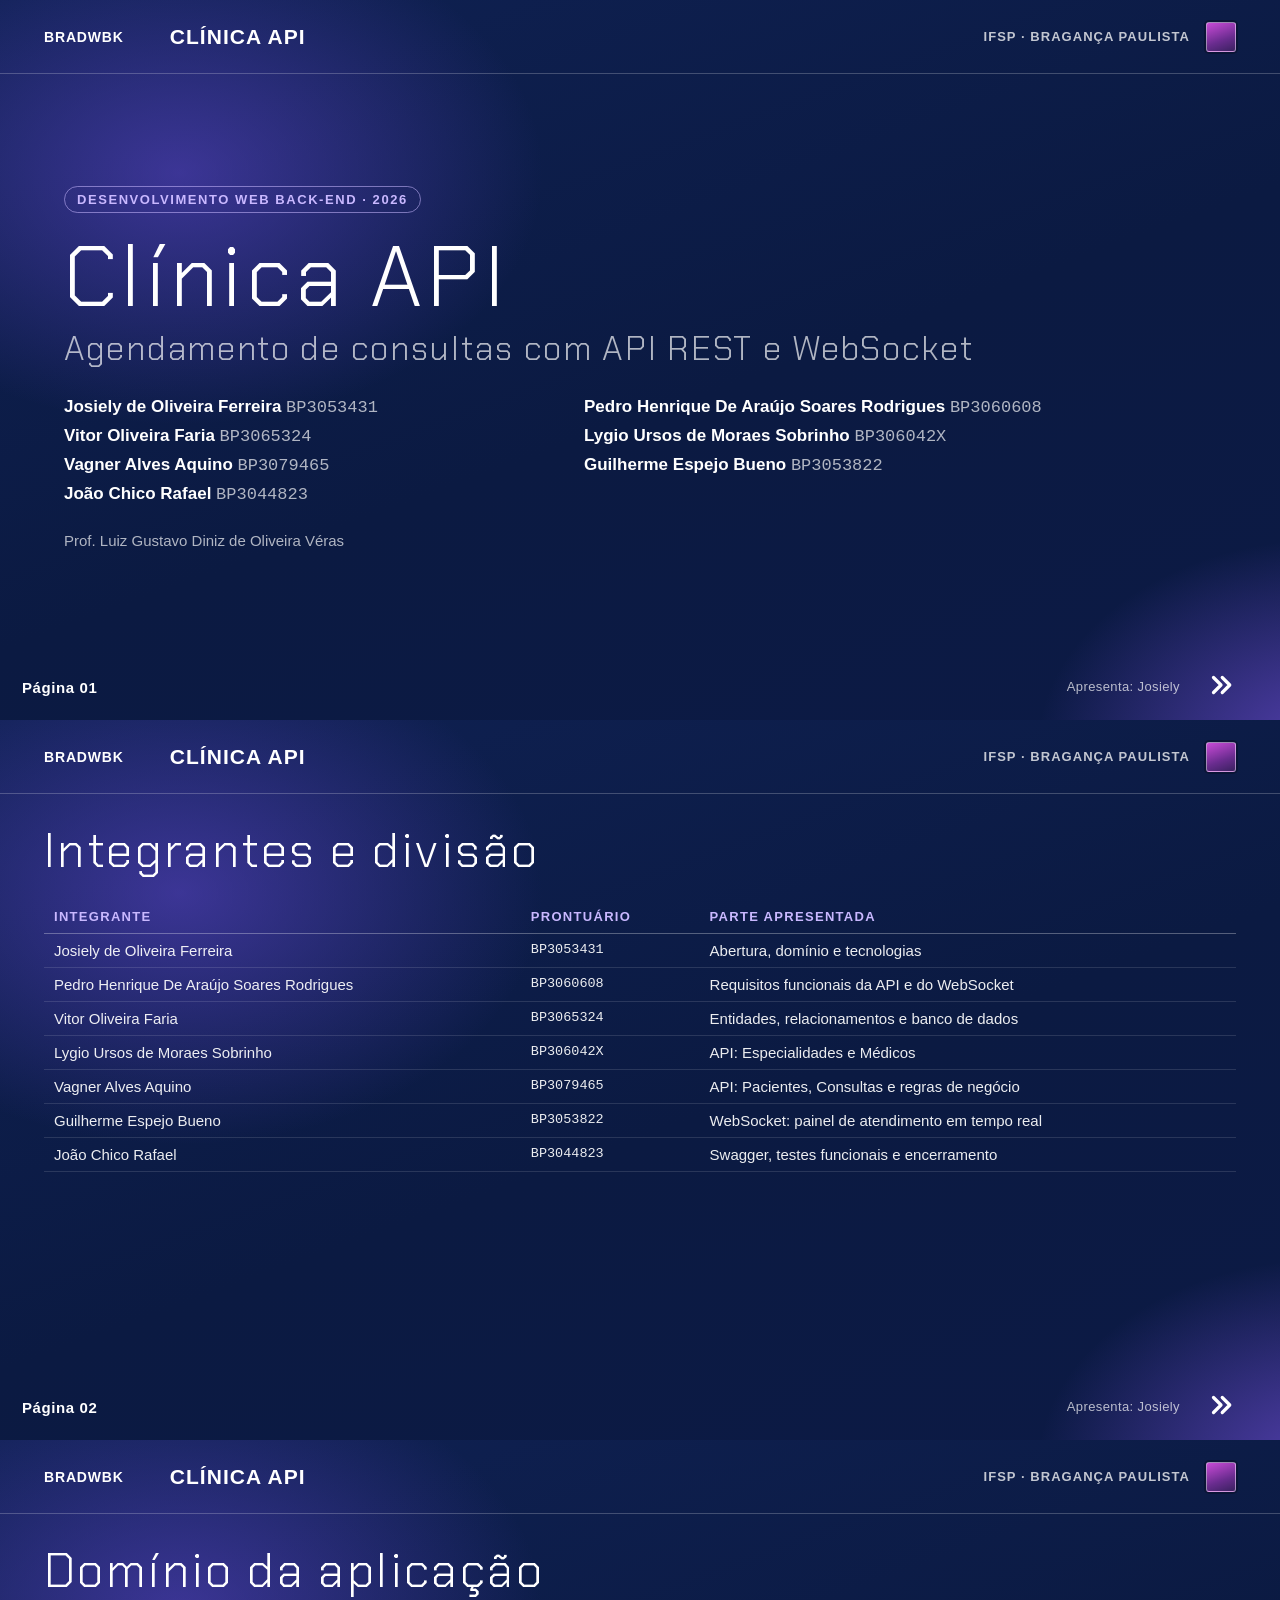
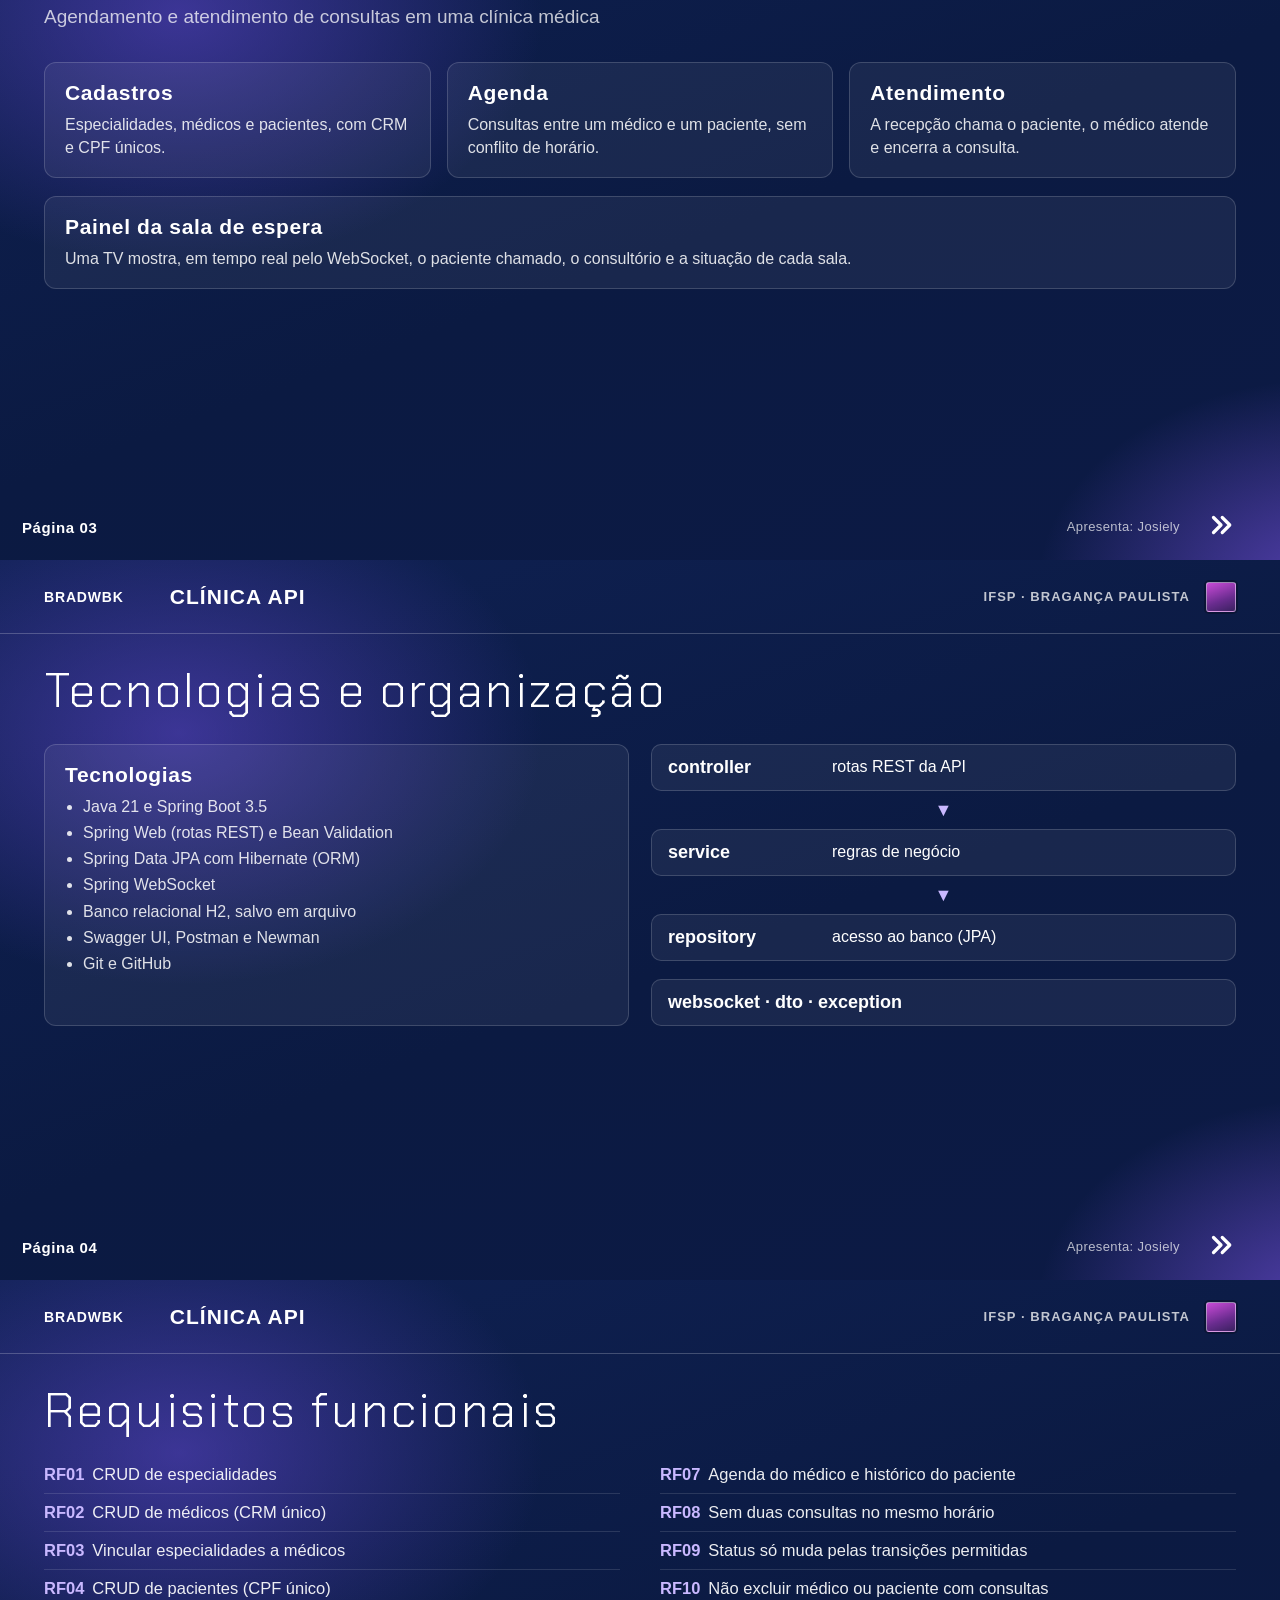
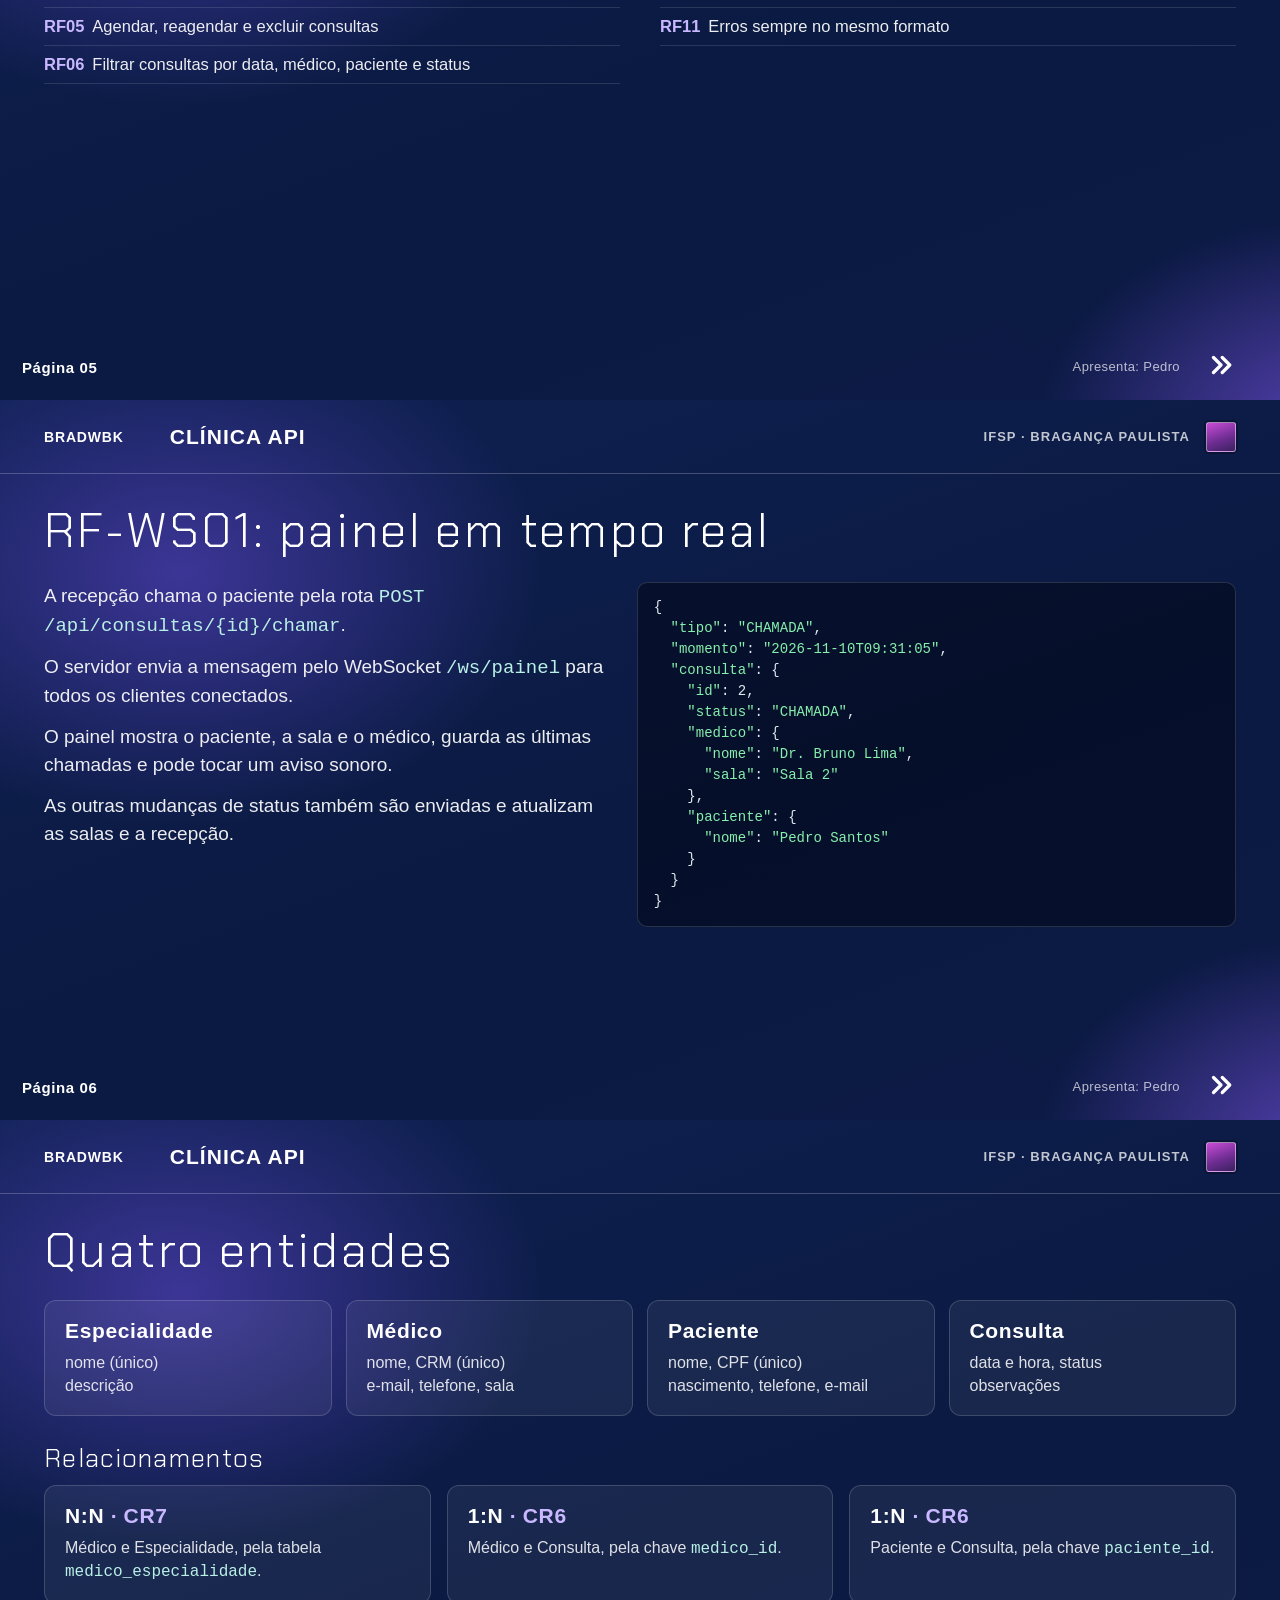
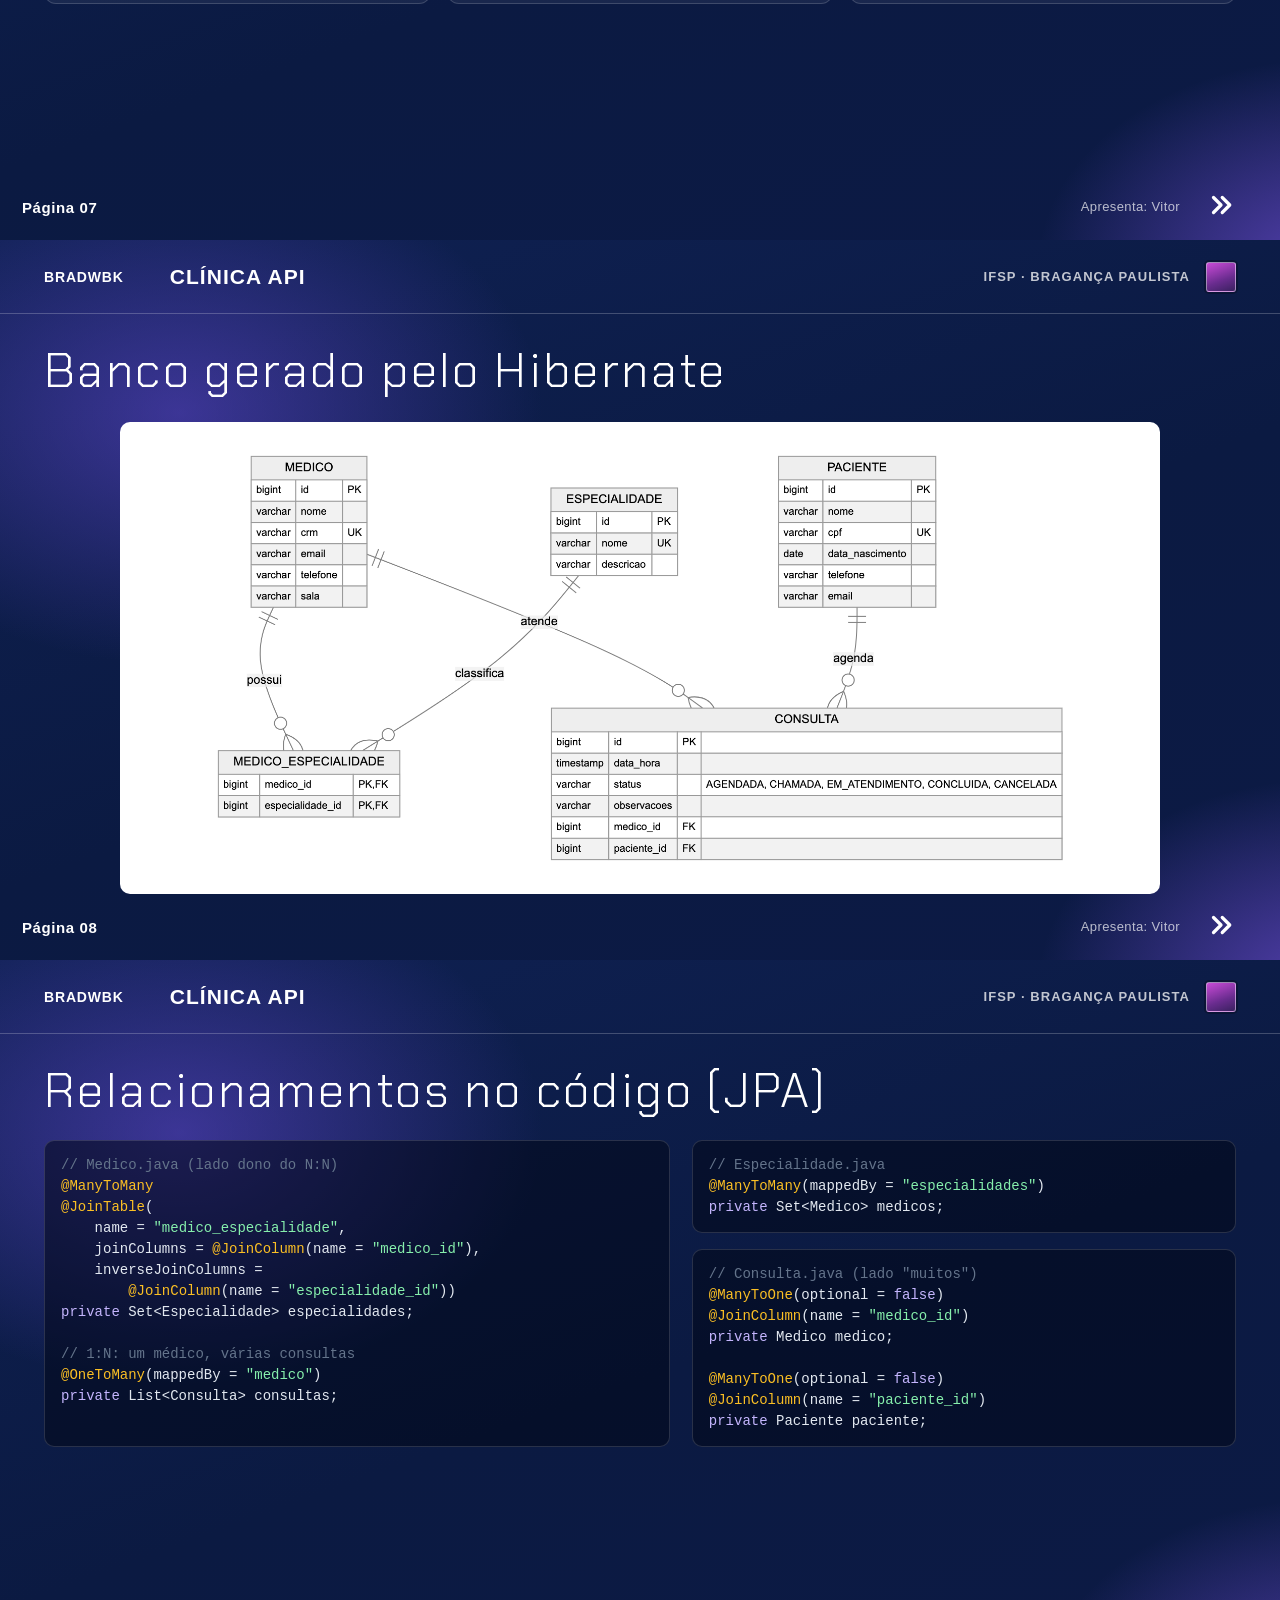
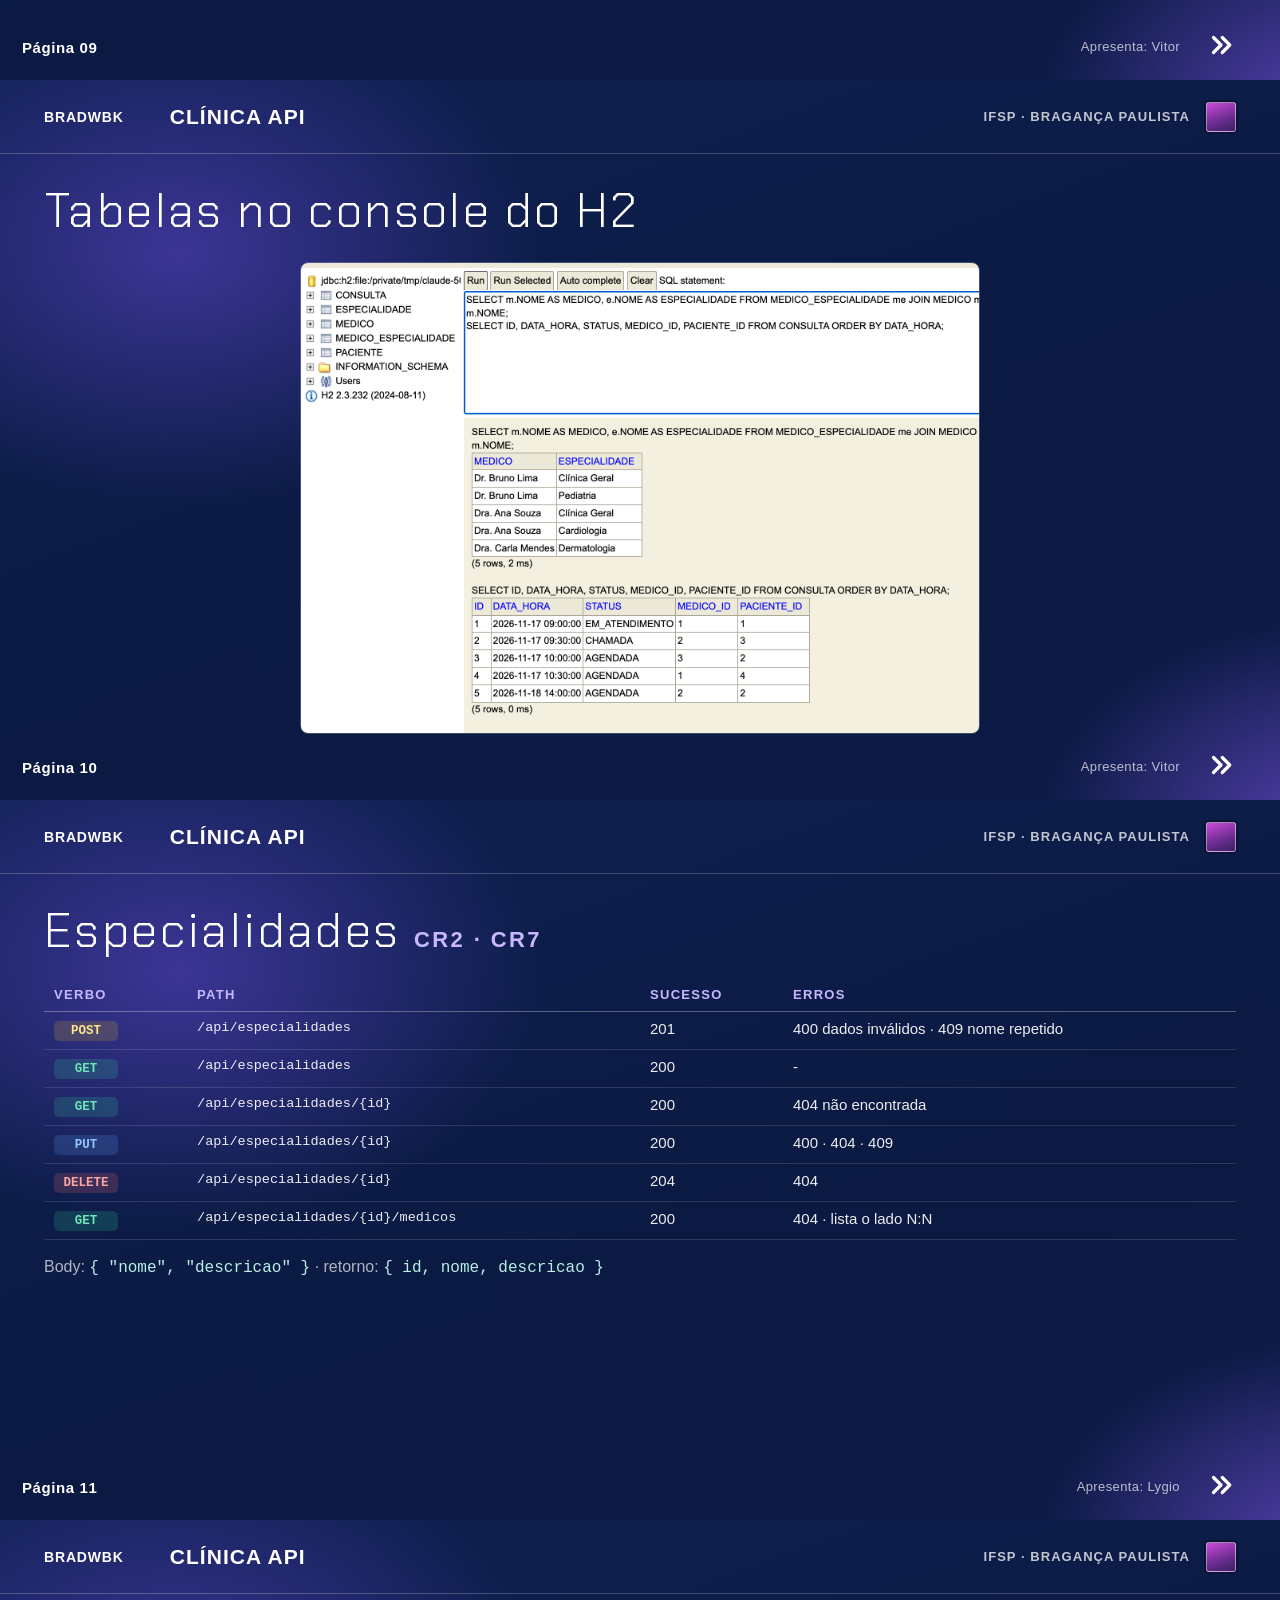
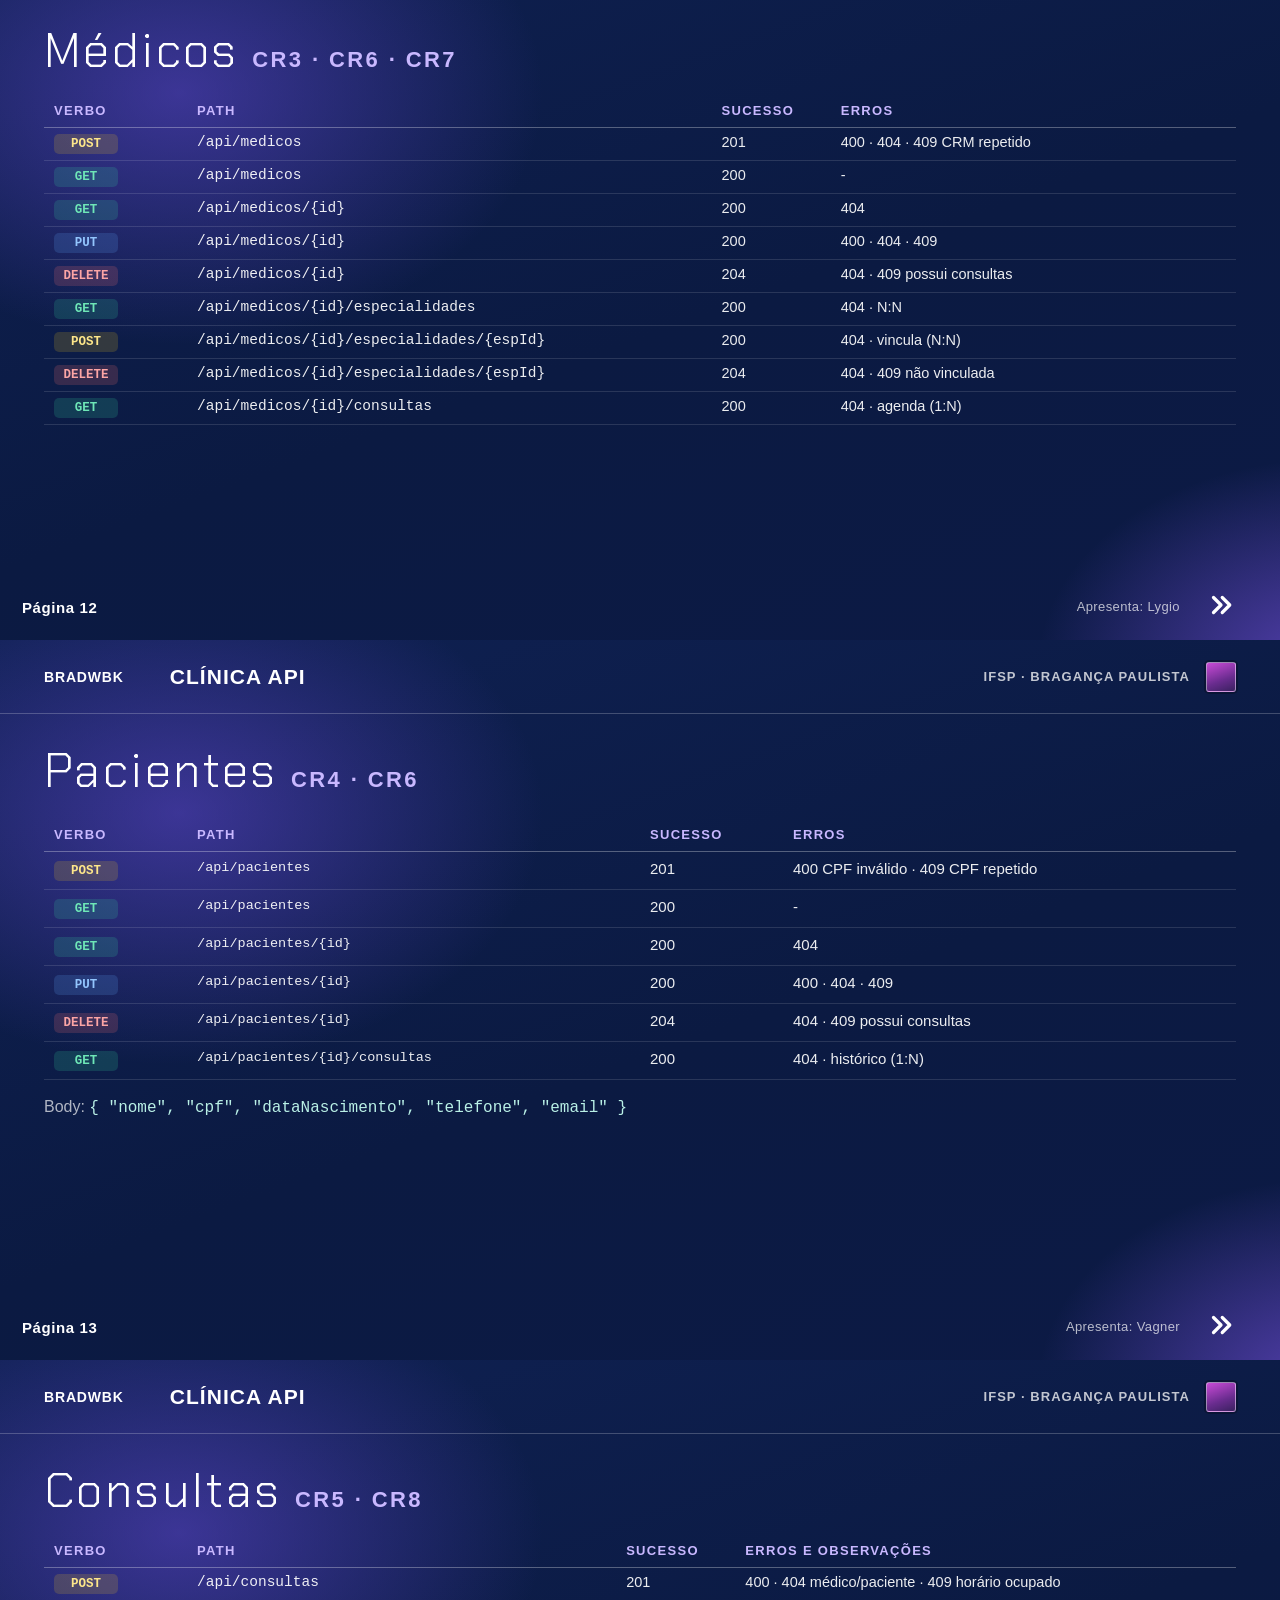
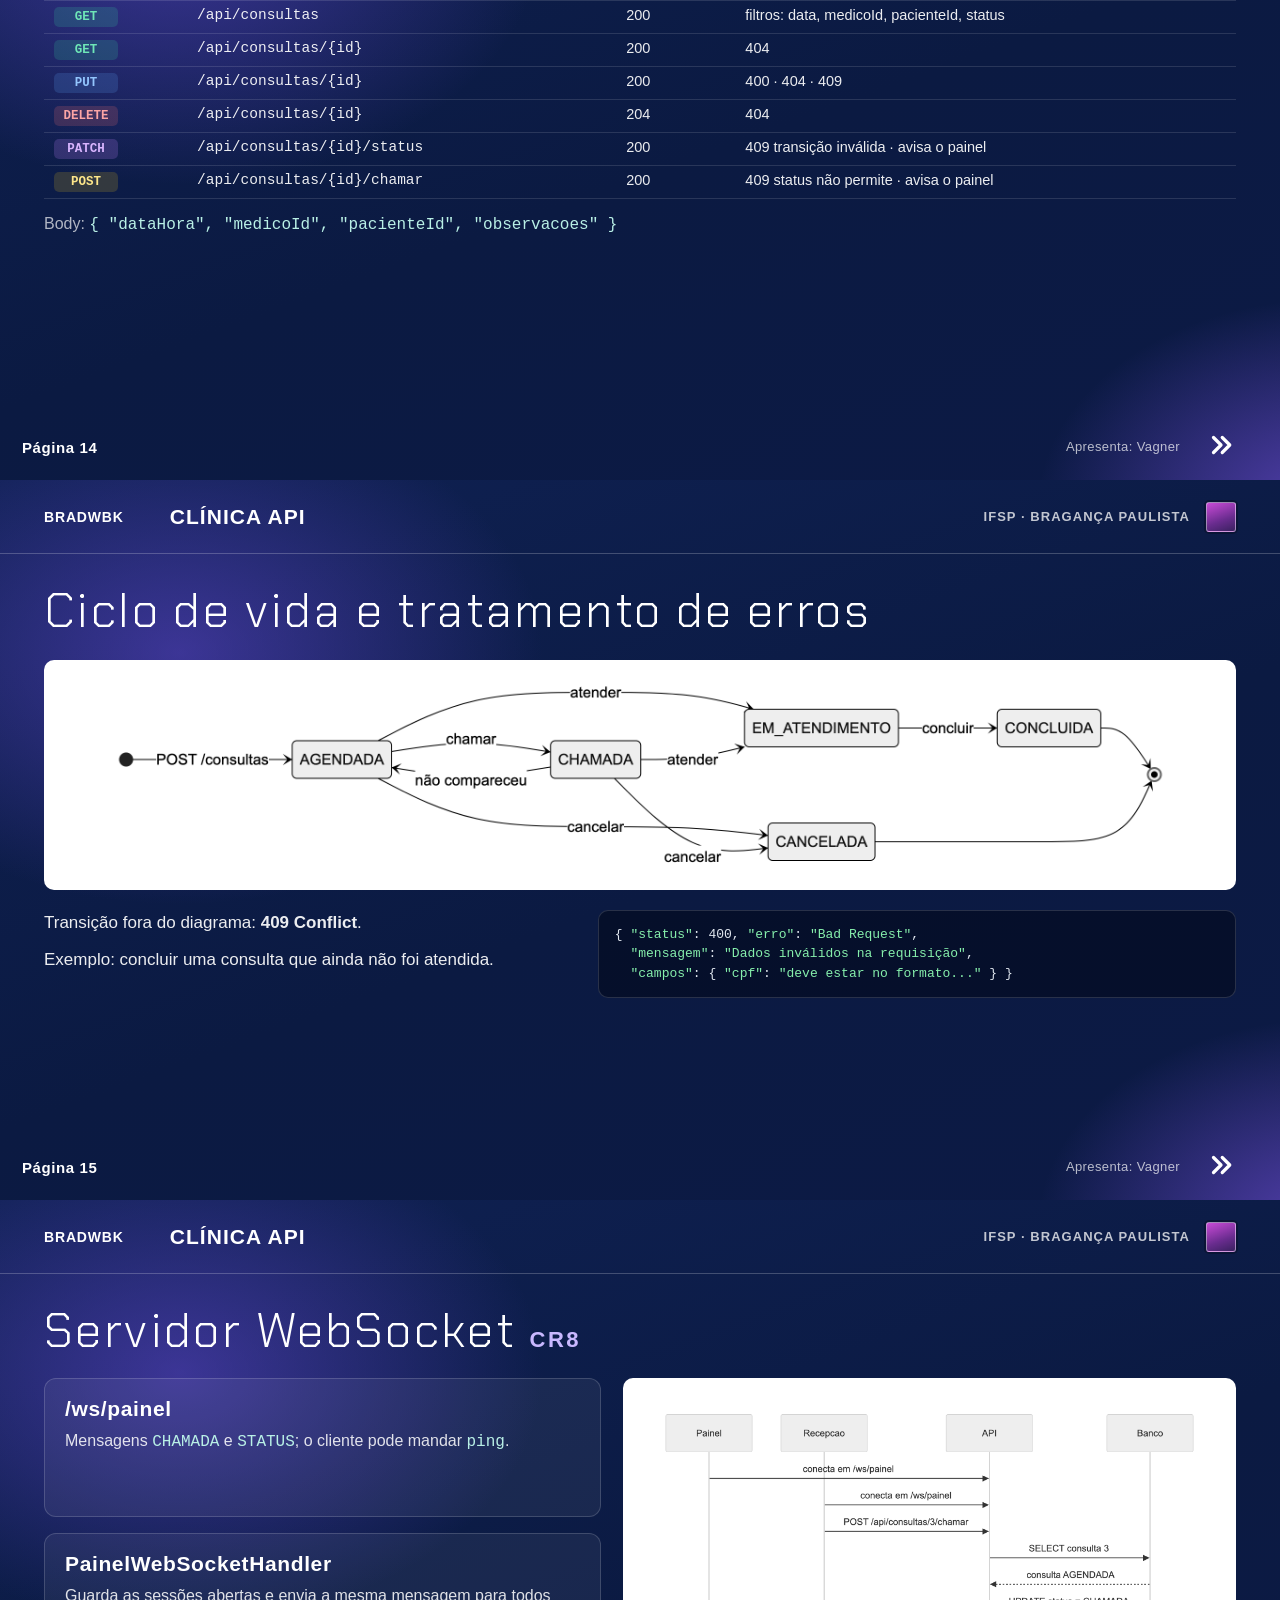
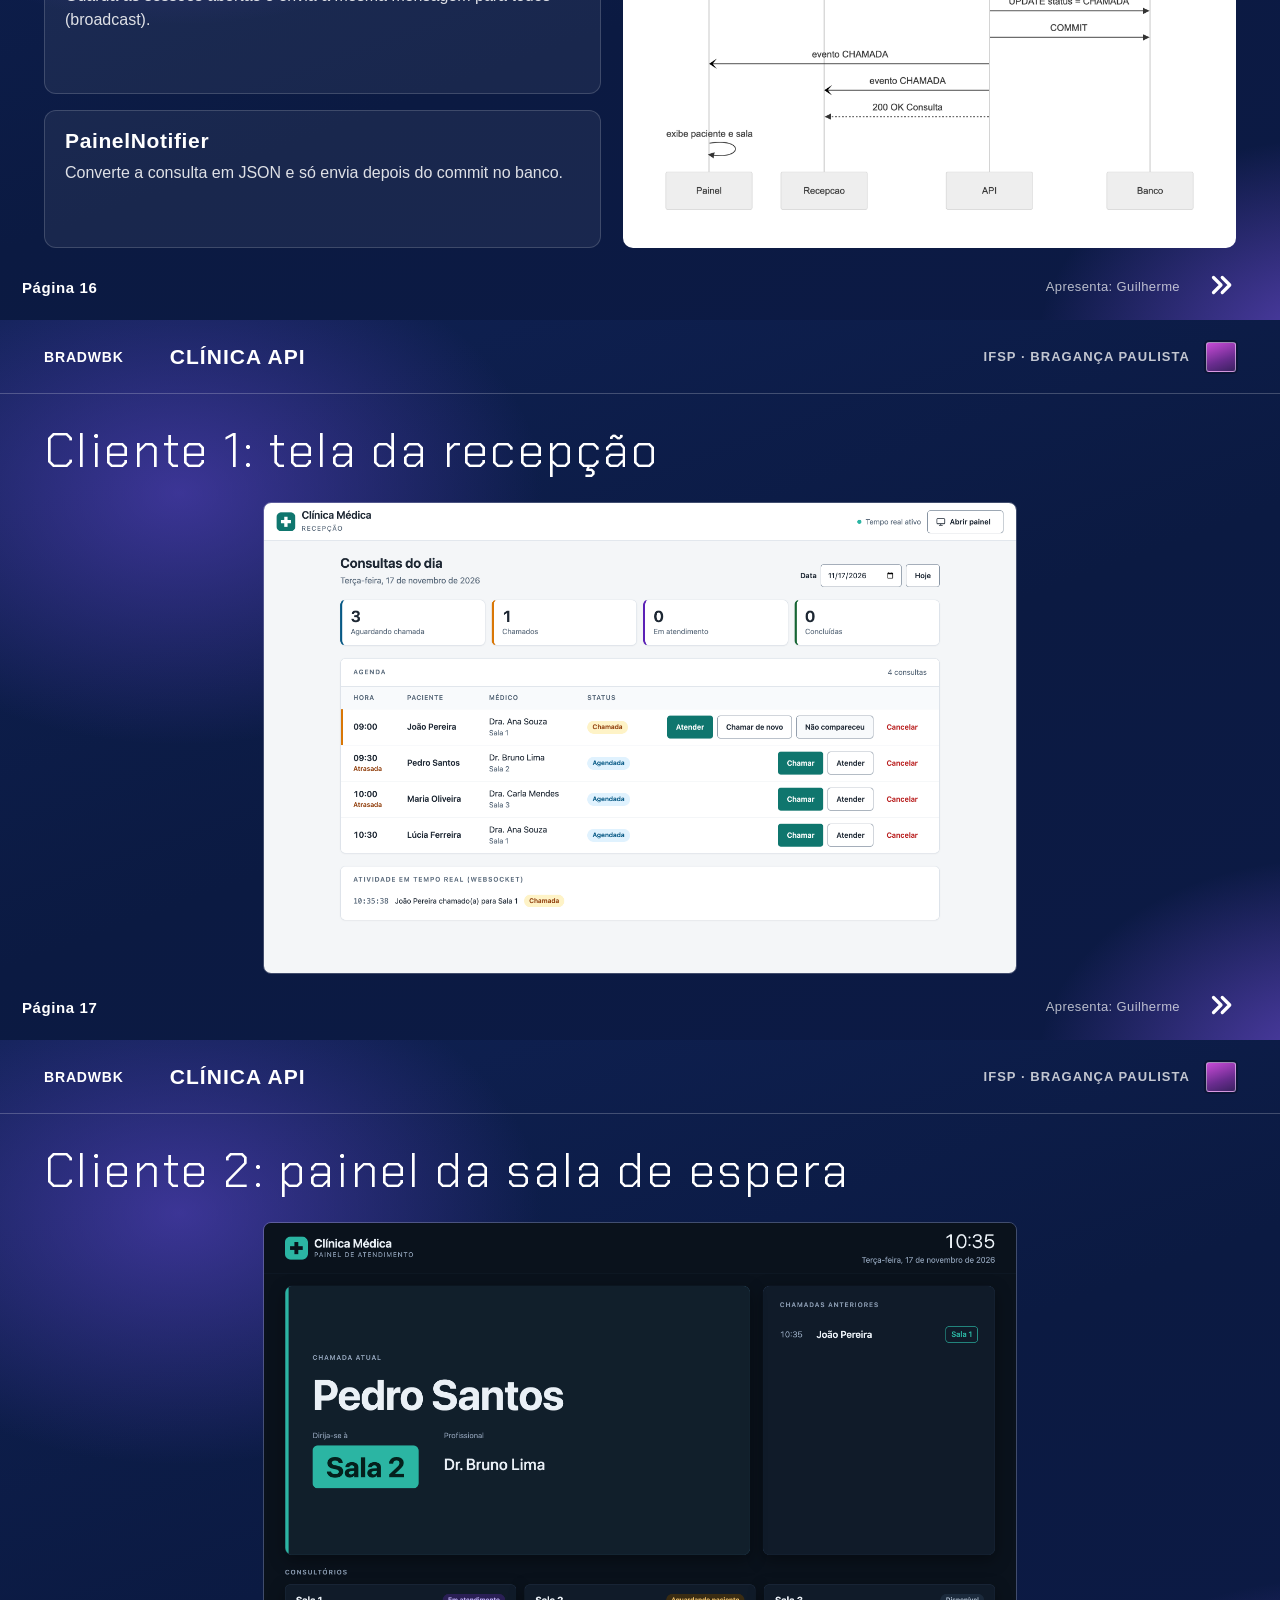
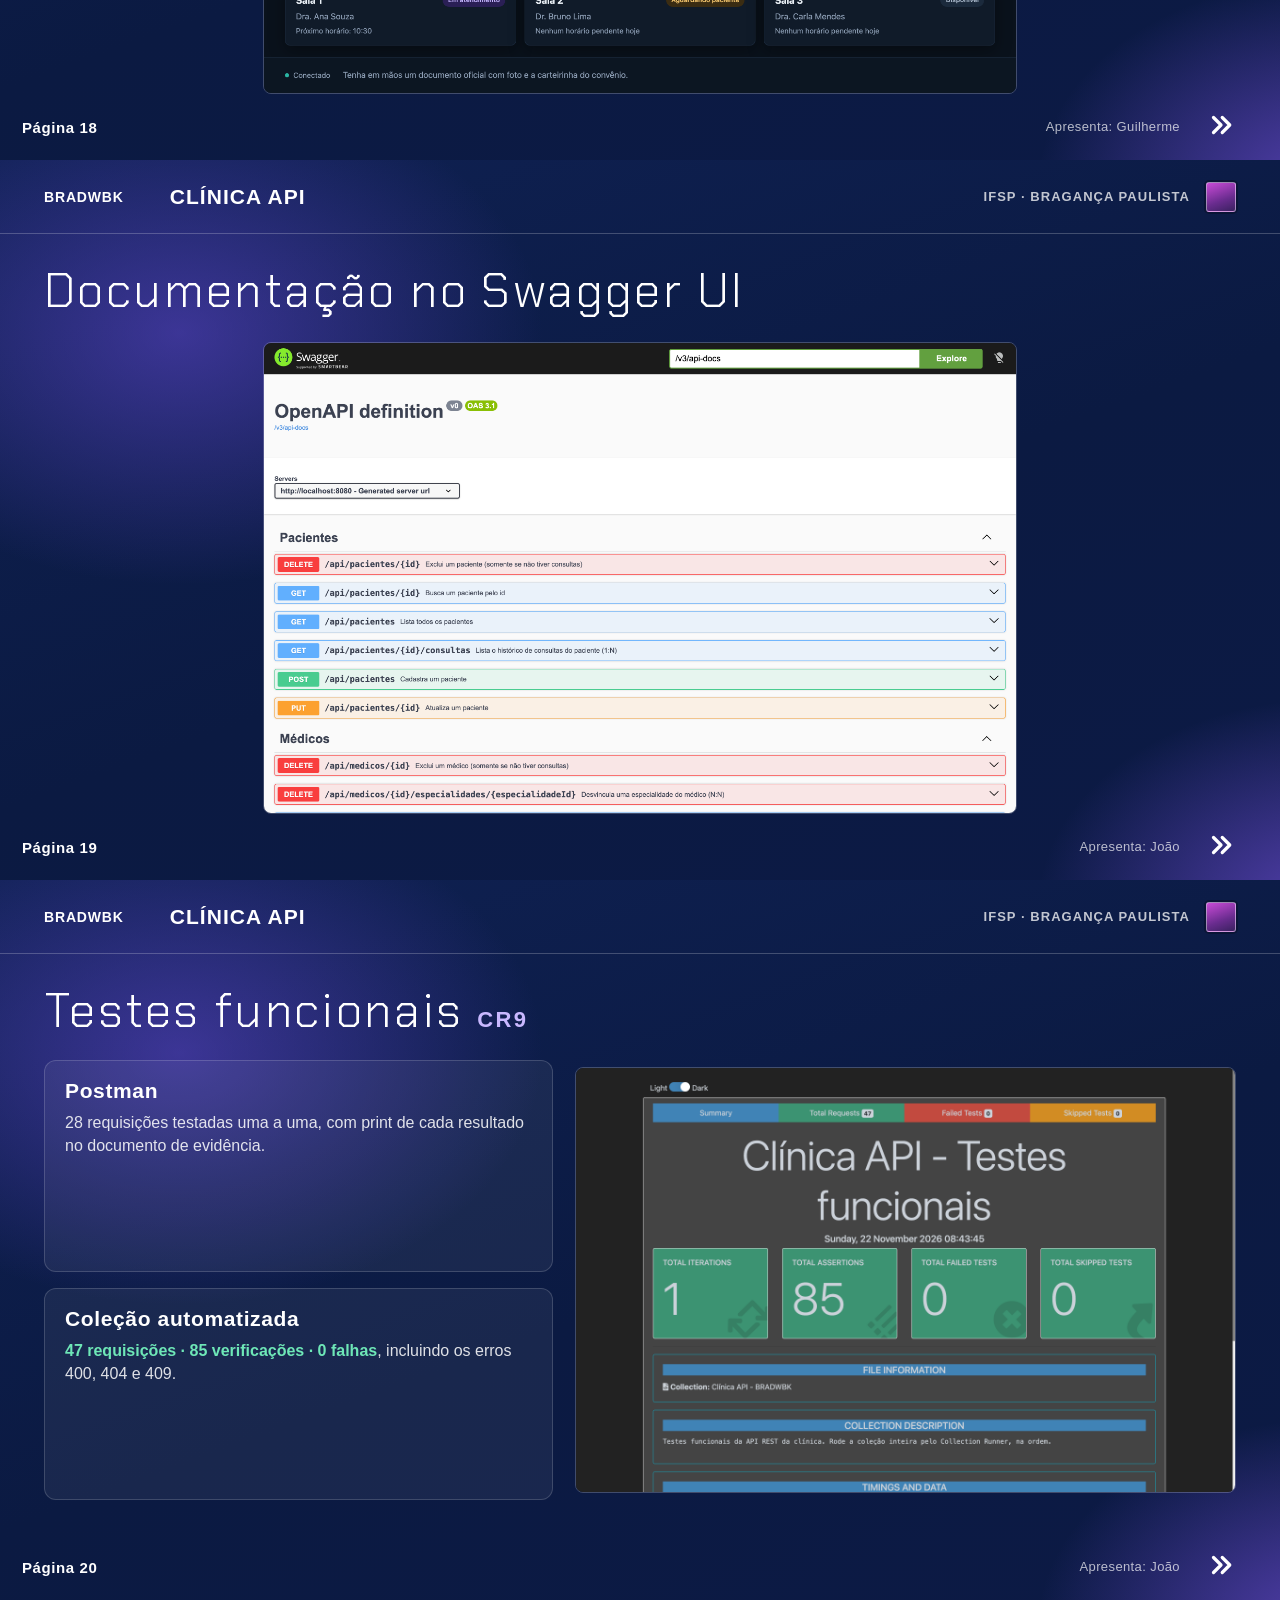
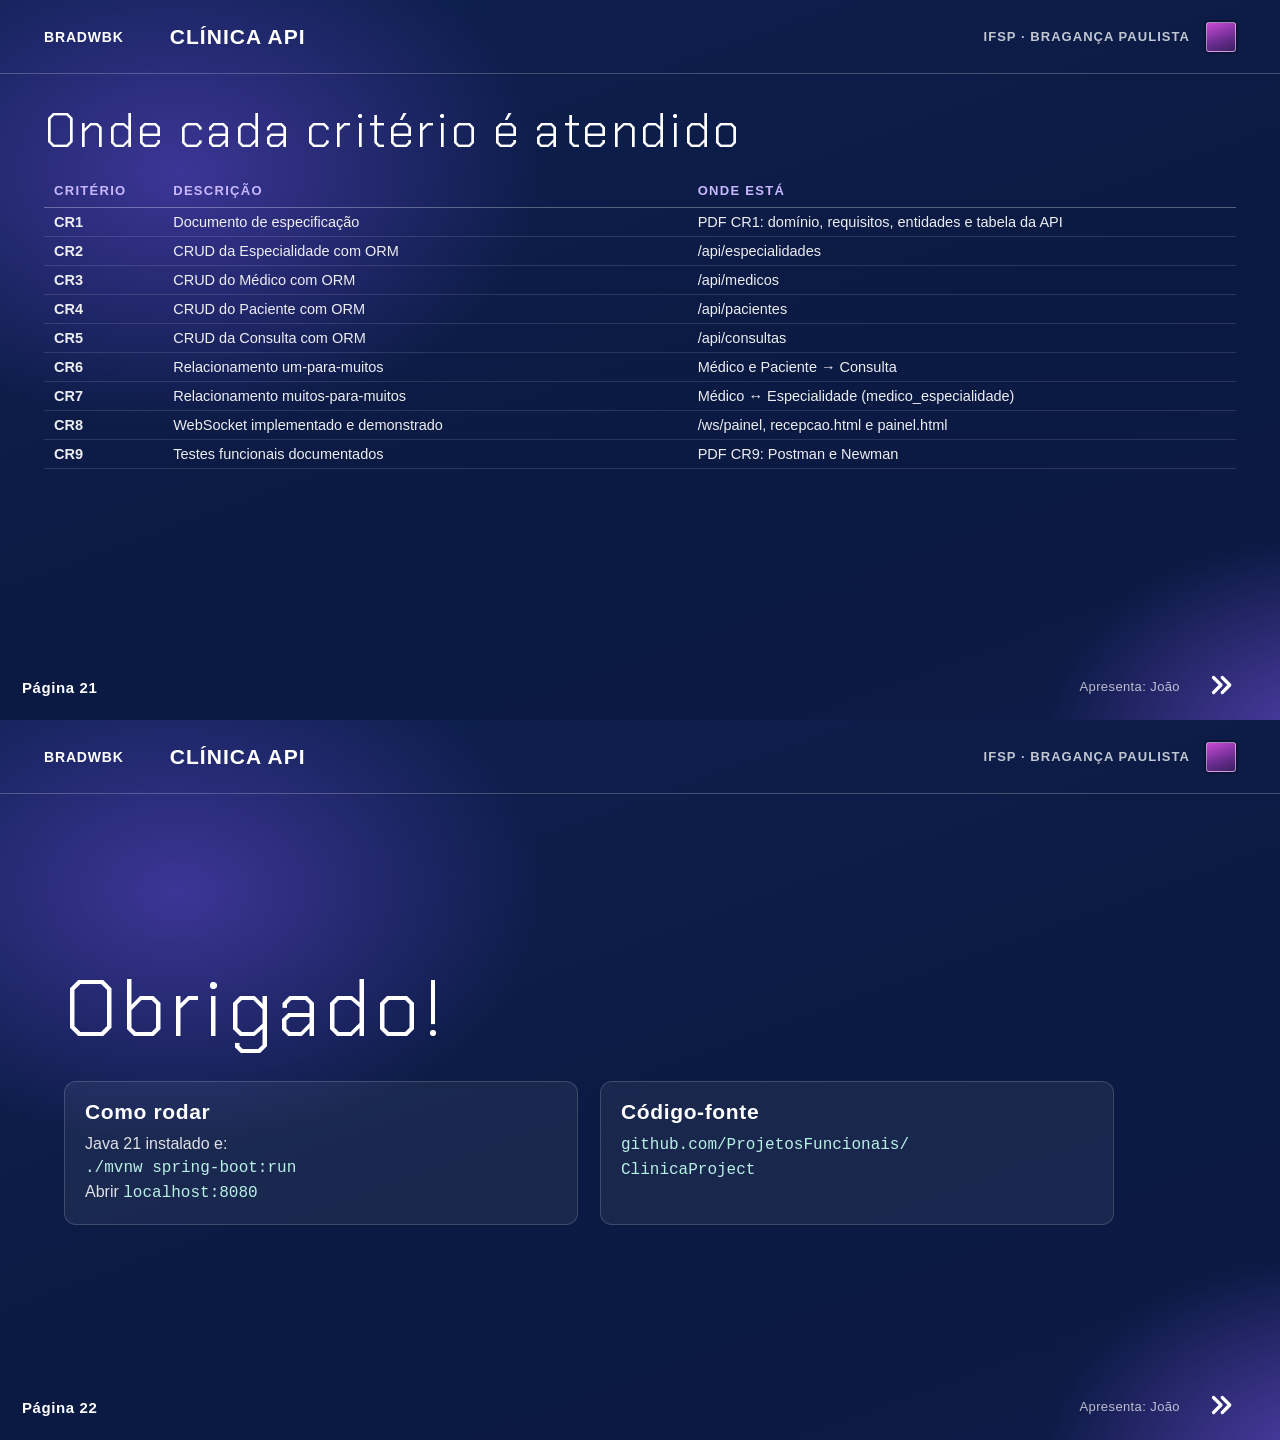
==== Trabalho Final - Clinica API/fontes/apresentacao.html @ d14021cc "wip" ====
<!doctype html>
<html lang="pt-BR">
<head>
<meta charset="utf-8">
<title>Apresentação - Clínica API</title>
<link rel="stylesheet" href="slides.css">
<style>
  .grade2 { display: grid; grid-template-columns: 1fr 1fr; gap: 22px; }
  .grade3 { display: grid; grid-template-columns: repeat(3, 1fr); gap: 16px; }
  .grade4 { display: grid; grid-template-columns: repeat(4, 1fr); gap: 14px; }
  .lista-rf { list-style: none; margin: 0; padding: 0; }
  .lista-rf li { font-size: 16.5px; line-height: 1.4; padding: 7px 0; border-bottom: 1px solid rgba(255,255,255,.12); color: rgba(255,255,255,.92); }
  .lista-rf b { font-family: "Chakra Petch", sans-serif; color: #c9b8ff; margin-right: 8px; }
  .camadas { display: flex; flex-direction: column; gap: 10px; }
  .camada { display: flex; align-items: center; gap: 14px; padding: 12px 16px; border-radius: 10px; background: rgba(255,255,255,.06); border: 1px solid rgba(255,255,255,.16); font-size: 16px; }
  .camada b { font-family: "Chakra Petch", sans-serif; font-size: 18px; min-width: 150px; color: #fff; }
  .seta-baixo { text-align: center; color: #c9b8ff; font-size: 18px; line-height: 1; }
  .tela-centro { position: absolute; left: 44px; right: 44px; top: 182px; bottom: 66px; display: flex; align-items: center; justify-content: center; }
  .sub { font-size: 19px; color: rgba(255,255,255,.75); margin: 8px 0 0; }
  .criterio { font-family: "Chakra Petch", sans-serif; font-weight: 700; color: #c9b8ff; }
  .ok { color: #6ee7b7; font-weight: 700; }
  table.tab.compacta td { padding: 6px 10px; font-size: 14.5px; }
</style>
</head>
<body>

<!-- 1 · CAPA -->
<section class="slide">
  <header class="topo"><span class="disc">BRADWBK</span><span class="proj">Clínica API</span><span class="inst">IFSP · Bragança Paulista</span><span class="quadrado"></span></header>
  <div class="conteudo" style="display:flex;flex-direction:column;justify-content:center;padding-left:20px">
    <span class="rotulo-cr" style="align-self:flex-start">Desenvolvimento Web Back-end · 2026</span>
    <h1 class="titulo" style="font-size:86px;margin:16px 0 4px">Clínica API</h1>
    <p class="titulo t2 suave" style="margin:0 0 30px">Agendamento de consultas com API REST e WebSocket</p>
    <div style="display:grid;grid-template-columns:1fr 1fr;gap:9px 40px;font-size:17px;max-width:1000px">
      <div><b>Josiely de Oliveira Ferreira</b> <span class="suave mono">BP3053431</span></div>
      <div><b>Pedro Henrique De Araújo Soares Rodrigues</b> <span class="suave mono">BP3060608</span></div>
      <div><b>Vitor Oliveira Faria</b> <span class="suave mono">BP3065324</span></div>
      <div><b>Lygio Ursos de Moraes Sobrinho</b> <span class="suave mono">BP306042X</span></div>
      <div><b>Vagner Alves Aquino</b> <span class="suave mono">BP3079465</span></div>
      <div><b>Guilherme Espejo Bueno</b> <span class="suave mono">BP3053822</span></div>
      <div><b>João Chico Rafael</b> <span class="suave mono">BP3044823</span></div>
    </div>
    <p class="suave" style="margin-top:28px;font-size:15px">Prof. Luiz Gustavo Diniz de Oliveira Véras</p>
  </div>
  <span class="quem">Apresenta: Josiely</span><div class="rodape-num">Página 01</div>
  <svg class="rodape-seta" viewBox="0 0 24 24" fill="none" stroke="#fff" stroke-width="2.6" stroke-linecap="round" stroke-linejoin="round"><path d="M6 6l6 6-6 6M13 6l6 6-6 6"/></svg>
</section>

<!-- 2 · INTEGRANTES -->
<section class="slide">
  <header class="topo"><span class="disc">BRADWBK</span><span class="proj">Clínica API</span><span class="inst">IFSP · Bragança Paulista</span><span class="quadrado"></span></header>
  <div class="conteudo">
    <h1 class="titulo t1">Integrantes e divisão</h1>
    <table class="tab" style="margin-top:22px">
      <tr><th style="width:40%">Integrante</th><th style="width:15%">Prontuário</th><th>Parte apresentada</th></tr>
      <tr><td>Josiely de Oliveira Ferreira</td><td class="m">BP3053431</td><td>Abertura, domínio e tecnologias</td></tr>
      <tr><td>Pedro Henrique De Araújo Soares Rodrigues</td><td class="m">BP3060608</td><td>Requisitos funcionais da API e do WebSocket</td></tr>
      <tr><td>Vitor Oliveira Faria</td><td class="m">BP3065324</td><td>Entidades, relacionamentos e banco de dados</td></tr>
      <tr><td>Lygio Ursos de Moraes Sobrinho</td><td class="m">BP306042X</td><td>API: Especialidades e Médicos</td></tr>
      <tr><td>Vagner Alves Aquino</td><td class="m">BP3079465</td><td>API: Pacientes, Consultas e regras de negócio</td></tr>
      <tr><td>Guilherme Espejo Bueno</td><td class="m">BP3053822</td><td>WebSocket: painel de atendimento em tempo real</td></tr>
      <tr><td>João Chico Rafael</td><td class="m">BP3044823</td><td>Swagger, testes funcionais e encerramento</td></tr>
    </table>
  </div>
  <span class="quem">Apresenta: Josiely</span><div class="rodape-num">Página 02</div>
  <svg class="rodape-seta" viewBox="0 0 24 24" fill="none" stroke="#fff" stroke-width="2.6" stroke-linecap="round" stroke-linejoin="round"><path d="M6 6l6 6-6 6M13 6l6 6-6 6"/></svg>
</section>

<!-- 3 · DOMÍNIO -->
<section class="slide">
  <header class="topo"><span class="disc">BRADWBK</span><span class="proj">Clínica API</span><span class="inst">IFSP · Bragança Paulista</span><span class="quadrado"></span></header>
  <div class="conteudo">
    <h1 class="titulo t1">Domínio da aplicação</h1>
    <p class="sub">Agendamento e atendimento de consultas em uma clínica médica</p>
    <div class="grade3" style="margin-top:34px">
      <div class="cartao"><h3>Cadastros</h3><p>Especialidades, médicos e pacientes, com CRM e CPF únicos.</p></div>
      <div class="cartao"><h3>Agenda</h3><p>Consultas entre um médico e um paciente, sem conflito de horário.</p></div>
      <div class="cartao"><h3>Atendimento</h3><p>A recepção chama o paciente, o médico atende e encerra a consulta.</p></div>
    </div>
    <div class="cartao" style="margin-top:18px">
      <h3>Painel da sala de espera</h3>
      <p>Uma TV mostra, em tempo real pelo WebSocket, o paciente chamado, o consultório e a situação de cada sala.</p>
    </div>
  </div>
  <span class="quem">Apresenta: Josiely</span><div class="rodape-num">Página 03</div>
  <svg class="rodape-seta" viewBox="0 0 24 24" fill="none" stroke="#fff" stroke-width="2.6" stroke-linecap="round" stroke-linejoin="round"><path d="M6 6l6 6-6 6M13 6l6 6-6 6"/></svg>
</section>

<!-- 4 · TECNOLOGIAS E ORGANIZAÇÃO -->
<section class="slide">
  <header class="topo"><span class="disc">BRADWBK</span><span class="proj">Clínica API</span><span class="inst">IFSP · Bragança Paulista</span><span class="quadrado"></span></header>
  <div class="conteudo">
    <h1 class="titulo t1">Tecnologias e organização</h1>
    <div class="grade2" style="margin-top:26px">
      <div class="cartao">
        <h3>Tecnologias</h3>
        <ul>
          <li>Java 21 e Spring Boot 3.5</li>
          <li>Spring Web (rotas REST) e Bean Validation</li>
          <li>Spring Data JPA com Hibernate (ORM)</li>
          <li>Spring WebSocket</li>
          <li>Banco relacional H2, salvo em arquivo</li>
          <li>Swagger UI, Postman e Newman</li>
          <li>Git e GitHub</li>
        </ul>
      </div>
      <div class="camadas">
        <div class="camada"><b>controller</b><span>rotas REST da API</span></div>
        <div class="seta-baixo">▼</div>
        <div class="camada"><b>service</b><span>regras de negócio</span></div>
        <div class="seta-baixo">▼</div>
        <div class="camada"><b>repository</b><span>acesso ao banco (JPA)</span></div>
        <div class="camada" style="margin-top:8px"><b>websocket · dto · exception</b><span></span></div>
      </div>
    </div>
  </div>
  <span class="quem">Apresenta: Josiely</span><div class="rodape-num">Página 04</div>
  <svg class="rodape-seta" viewBox="0 0 24 24" fill="none" stroke="#fff" stroke-width="2.6" stroke-linecap="round" stroke-linejoin="round"><path d="M6 6l6 6-6 6M13 6l6 6-6 6"/></svg>
</section>

<!-- 5 · REQUISITOS -->
<section class="slide">
  <header class="topo"><span class="disc">BRADWBK</span><span class="proj">Clínica API</span><span class="inst">IFSP · Bragança Paulista</span><span class="quadrado"></span></header>
  <div class="conteudo">
    <h1 class="titulo t1">Requisitos funcionais</h1>
    <div class="grade2" style="margin-top:18px;gap:40px">
      <ul class="lista-rf">
        <li><b>RF01</b>CRUD de especialidades</li>
        <li><b>RF02</b>CRUD de médicos (CRM único)</li>
        <li><b>RF03</b>Vincular especialidades a médicos</li>
        <li><b>RF04</b>CRUD de pacientes (CPF único)</li>
        <li><b>RF05</b>Agendar, reagendar e excluir consultas</li>
        <li><b>RF06</b>Filtrar consultas por data, médico, paciente e status</li>
      </ul>
      <ul class="lista-rf">
        <li><b>RF07</b>Agenda do médico e histórico do paciente</li>
        <li><b>RF08</b>Sem duas consultas no mesmo horário</li>
        <li><b>RF09</b>Status só muda pelas transições permitidas</li>
        <li><b>RF10</b>Não excluir médico ou paciente com consultas</li>
        <li><b>RF11</b>Erros sempre no mesmo formato</li>
      </ul>
    </div>
  </div>
  <span class="quem">Apresenta: Pedro</span><div class="rodape-num">Página 05</div>
  <svg class="rodape-seta" viewBox="0 0 24 24" fill="none" stroke="#fff" stroke-width="2.6" stroke-linecap="round" stroke-linejoin="round"><path d="M6 6l6 6-6 6M13 6l6 6-6 6"/></svg>
</section>

<!-- 6 · RF-WS01 -->
<section class="slide">
  <header class="topo"><span class="disc">BRADWBK</span><span class="proj">Clínica API</span><span class="inst">IFSP · Bragança Paulista</span><span class="quadrado"></span></header>
  <div class="conteudo">
    <h1 class="titulo t1">RF-WS01: painel em tempo real</h1>
    <div class="grade2" style="margin-top:24px;grid-template-columns:1fr 1.05fr">
      <div class="texto">
        <p>A recepção chama o paciente pela rota <span class="mono destaque">POST /api/consultas/{id}/chamar</span>.</p>
        <p>O servidor envia a mensagem pelo WebSocket <span class="mono destaque">/ws/painel</span> para todos os clientes conectados.</p>
        <p>O painel mostra o paciente, a sala e o médico, guarda as últimas chamadas e pode tocar um aviso sonoro.</p>
        <p>As outras mudanças de status também são enviadas e atualizam as salas e a recepção.</p>
      </div>
<pre class="codigo">{
  <span class="s">"tipo"</span>: <span class="s">"CHAMADA"</span>,
  <span class="s">"momento"</span>: <span class="s">"2026-11-10T09:31:05"</span>,
  <span class="s">"consulta"</span>: {
    <span class="s">"id"</span>: 2,
    <span class="s">"status"</span>: <span class="s">"CHAMADA"</span>,
    <span class="s">"medico"</span>: {
      <span class="s">"nome"</span>: <span class="s">"Dr. Bruno Lima"</span>,
      <span class="s">"sala"</span>: <span class="s">"Sala 2"</span>
    },
    <span class="s">"paciente"</span>: {
      <span class="s">"nome"</span>: <span class="s">"Pedro Santos"</span>
    }
  }
}</pre>
    </div>
  </div>
  <span class="quem">Apresenta: Pedro</span><div class="rodape-num">Página 06</div>
  <svg class="rodape-seta" viewBox="0 0 24 24" fill="none" stroke="#fff" stroke-width="2.6" stroke-linecap="round" stroke-linejoin="round"><path d="M6 6l6 6-6 6M13 6l6 6-6 6"/></svg>
</section>

<!-- 7 · ENTIDADES -->
<section class="slide">
  <header class="topo"><span class="disc">BRADWBK</span><span class="proj">Clínica API</span><span class="inst">IFSP · Bragança Paulista</span><span class="quadrado"></span></header>
  <div class="conteudo">
    <h1 class="titulo t1">Quatro entidades</h1>
    <div class="grade4" style="margin-top:22px">
      <div class="cartao"><h3>Especialidade</h3><p>nome (único)<br>descrição</p></div>
      <div class="cartao"><h3>Médico</h3><p>nome, CRM (único)<br>e-mail, telefone, sala</p></div>
      <div class="cartao"><h3>Paciente</h3><p>nome, CPF (único)<br>nascimento, telefone, e-mail</p></div>
      <div class="cartao"><h3>Consulta</h3><p>data e hora, status<br>observações</p></div>
    </div>
    <h2 class="titulo t3" style="margin-top:28px">Relacionamentos</h2>
    <div class="grade3" style="margin-top:12px">
      <div class="cartao"><h3>N:N <span class="criterio">· CR7</span></h3><p>Médico e Especialidade, pela tabela <span class="mono destaque">medico_especialidade</span>.</p></div>
      <div class="cartao"><h3>1:N <span class="criterio">· CR6</span></h3><p>Médico e Consulta, pela chave <span class="mono destaque">medico_id</span>.</p></div>
      <div class="cartao"><h3>1:N <span class="criterio">· CR6</span></h3><p>Paciente e Consulta, pela chave <span class="mono destaque">paciente_id</span>.</p></div>
    </div>
  </div>
  <span class="quem">Apresenta: Vitor</span><div class="rodape-num">Página 07</div>
  <svg class="rodape-seta" viewBox="0 0 24 24" fill="none" stroke="#fff" stroke-width="2.6" stroke-linecap="round" stroke-linejoin="round"><path d="M6 6l6 6-6 6M13 6l6 6-6 6"/></svg>
</section>

<!-- 8 · DIAGRAMA ER -->
<section class="slide">
  <header class="topo"><span class="disc">BRADWBK</span><span class="proj">Clínica API</span><span class="inst">IFSP · Bragança Paulista</span><span class="quadrado"></span></header>
  <div class="conteudo"><h1 class="titulo t1">Banco gerado pelo Hibernate</h1></div>
  <div class="tela-centro"><div class="imagem-clara" style="width:1040px;height:100%"><img src="img/diag_er.png" alt="Diagrama entidade-relacionamento"></div></div>
  <span class="quem">Apresenta: Vitor</span><div class="rodape-num">Página 08</div>
  <svg class="rodape-seta" viewBox="0 0 24 24" fill="none" stroke="#fff" stroke-width="2.6" stroke-linecap="round" stroke-linejoin="round"><path d="M6 6l6 6-6 6M13 6l6 6-6 6"/></svg>
</section>

<!-- 9 · CÓDIGO -->
<section class="slide">
  <header class="topo"><span class="disc">BRADWBK</span><span class="proj">Clínica API</span><span class="inst">IFSP · Bragança Paulista</span><span class="quadrado"></span></header>
  <div class="conteudo">
    <h1 class="titulo t1">Relacionamentos no código (JPA)</h1>
    <div class="grade2" style="margin-top:22px;grid-template-columns:1.15fr 1fr">
<pre class="codigo"><span class="c">// Medico.java (lado dono do N:N)</span>
<span class="a">@ManyToMany</span>
<span class="a">@JoinTable</span>(
    name = <span class="s">"medico_especialidade"</span>,
    joinColumns = <span class="a">@JoinColumn</span>(name = <span class="s">"medico_id"</span>),
    inverseJoinColumns =
        <span class="a">@JoinColumn</span>(name = <span class="s">"especialidade_id"</span>))
<span class="k">private</span> Set&lt;Especialidade&gt; especialidades;

<span class="c">// 1:N: um médico, várias consultas</span>
<span class="a">@OneToMany</span>(mappedBy = <span class="s">"medico"</span>)
<span class="k">private</span> List&lt;Consulta&gt; consultas;</pre>
      <div style="display:flex;flex-direction:column;gap:16px">
<pre class="codigo"><span class="c">// Especialidade.java</span>
<span class="a">@ManyToMany</span>(mappedBy = <span class="s">"especialidades"</span>)
<span class="k">private</span> Set&lt;Medico&gt; medicos;</pre>
<pre class="codigo"><span class="c">// Consulta.java (lado "muitos")</span>
<span class="a">@ManyToOne</span>(optional = <span class="k">false</span>)
<span class="a">@JoinColumn</span>(name = <span class="s">"medico_id"</span>)
<span class="k">private</span> Medico medico;

<span class="a">@ManyToOne</span>(optional = <span class="k">false</span>)
<span class="a">@JoinColumn</span>(name = <span class="s">"paciente_id"</span>)
<span class="k">private</span> Paciente paciente;</pre>
      </div>
    </div>
  </div>
  <span class="quem">Apresenta: Vitor</span><div class="rodape-num">Página 09</div>
  <svg class="rodape-seta" viewBox="0 0 24 24" fill="none" stroke="#fff" stroke-width="2.6" stroke-linecap="round" stroke-linejoin="round"><path d="M6 6l6 6-6 6M13 6l6 6-6 6"/></svg>
</section>

<!-- 10 · H2 -->
<section class="slide">
  <header class="topo"><span class="disc">BRADWBK</span><span class="proj">Clínica API</span><span class="inst">IFSP · Bragança Paulista</span><span class="quadrado"></span></header>
  <div class="conteudo"><h1 class="titulo t1">Tabelas no console do H2</h1></div>
  <div class="tela-centro tela"><img src="img/09_h2_resultado.png" alt="Console do H2 com as consultas SQL"></div>
  <span class="quem">Apresenta: Vitor</span><div class="rodape-num">Página 10</div>
  <svg class="rodape-seta" viewBox="0 0 24 24" fill="none" stroke="#fff" stroke-width="2.6" stroke-linecap="round" stroke-linejoin="round"><path d="M6 6l6 6-6 6M13 6l6 6-6 6"/></svg>
</section>

<!-- 11 · ESPECIALIDADES -->
<section class="slide">
  <header class="topo"><span class="disc">BRADWBK</span><span class="proj">Clínica API</span><span class="inst">IFSP · Bragança Paulista</span><span class="quadrado"></span></header>
  <div class="conteudo">
    <h1 class="titulo t1">Especialidades <span class="criterio" style="font-size:22px">CR2 · CR7</span></h1>
    <table class="tab" style="margin-top:20px">
      <tr><th style="width:12%">Verbo</th><th style="width:38%">Path</th><th style="width:12%">Sucesso</th><th>Erros</th></tr>
      <tr><td><span class="verbo v-POST">POST</span></td><td class="m">/api/especialidades</td><td>201</td><td>400 dados inválidos · 409 nome repetido</td></tr>
      <tr><td><span class="verbo v-GET">GET</span></td><td class="m">/api/especialidades</td><td>200</td><td>-</td></tr>
      <tr><td><span class="verbo v-GET">GET</span></td><td class="m">/api/especialidades/{id}</td><td>200</td><td>404 não encontrada</td></tr>
      <tr><td><span class="verbo v-PUT">PUT</span></td><td class="m">/api/especialidades/{id}</td><td>200</td><td>400 · 404 · 409</td></tr>
      <tr><td><span class="verbo v-DELETE">DELETE</span></td><td class="m">/api/especialidades/{id}</td><td>204</td><td>404</td></tr>
      <tr><td><span class="verbo v-GET">GET</span></td><td class="m">/api/especialidades/{id}/medicos</td><td>200</td><td>404 · lista o lado N:N</td></tr>
    </table>
    <p class="suave" style="margin-top:18px;font-size:16px">Body: <span class="mono destaque">{ "nome", "descricao" }</span> · retorno: <span class="mono destaque">{ id, nome, descricao }</span></p>
  </div>
  <span class="quem">Apresenta: Lygio</span><div class="rodape-num">Página 11</div>
  <svg class="rodape-seta" viewBox="0 0 24 24" fill="none" stroke="#fff" stroke-width="2.6" stroke-linecap="round" stroke-linejoin="round"><path d="M6 6l6 6-6 6M13 6l6 6-6 6"/></svg>
</section>

<!-- 12 · MÉDICOS -->
<section class="slide">
  <header class="topo"><span class="disc">BRADWBK</span><span class="proj">Clínica API</span><span class="inst">IFSP · Bragança Paulista</span><span class="quadrado"></span></header>
  <div class="conteudo">
    <h1 class="titulo t1">Médicos <span class="criterio" style="font-size:22px">CR3 · CR6 · CR7</span></h1>
    <table class="tab compacta" style="margin-top:16px">
      <tr><th style="width:12%">Verbo</th><th style="width:44%">Path</th><th style="width:10%">Sucesso</th><th>Erros</th></tr>
      <tr><td><span class="verbo v-POST">POST</span></td><td class="m">/api/medicos</td><td>201</td><td>400 · 404 · 409 CRM repetido</td></tr>
      <tr><td><span class="verbo v-GET">GET</span></td><td class="m">/api/medicos</td><td>200</td><td>-</td></tr>
      <tr><td><span class="verbo v-GET">GET</span></td><td class="m">/api/medicos/{id}</td><td>200</td><td>404</td></tr>
      <tr><td><span class="verbo v-PUT">PUT</span></td><td class="m">/api/medicos/{id}</td><td>200</td><td>400 · 404 · 409</td></tr>
      <tr><td><span class="verbo v-DELETE">DELETE</span></td><td class="m">/api/medicos/{id}</td><td>204</td><td>404 · 409 possui consultas</td></tr>
      <tr><td><span class="verbo v-GET">GET</span></td><td class="m">/api/medicos/{id}/especialidades</td><td>200</td><td>404 · N:N</td></tr>
      <tr><td><span class="verbo v-POST">POST</span></td><td class="m">/api/medicos/{id}/especialidades/{espId}</td><td>200</td><td>404 · vincula (N:N)</td></tr>
      <tr><td><span class="verbo v-DELETE">DELETE</span></td><td class="m">/api/medicos/{id}/especialidades/{espId}</td><td>204</td><td>404 · 409 não vinculada</td></tr>
      <tr><td><span class="verbo v-GET">GET</span></td><td class="m">/api/medicos/{id}/consultas</td><td>200</td><td>404 · agenda (1:N)</td></tr>
    </table>
  </div>
  <span class="quem">Apresenta: Lygio</span><div class="rodape-num">Página 12</div>
  <svg class="rodape-seta" viewBox="0 0 24 24" fill="none" stroke="#fff" stroke-width="2.6" stroke-linecap="round" stroke-linejoin="round"><path d="M6 6l6 6-6 6M13 6l6 6-6 6"/></svg>
</section>

<!-- 13 · PACIENTES -->
<section class="slide">
  <header class="topo"><span class="disc">BRADWBK</span><span class="proj">Clínica API</span><span class="inst">IFSP · Bragança Paulista</span><span class="quadrado"></span></header>
  <div class="conteudo">
    <h1 class="titulo t1">Pacientes <span class="criterio" style="font-size:22px">CR4 · CR6</span></h1>
    <table class="tab" style="margin-top:20px">
      <tr><th style="width:12%">Verbo</th><th style="width:38%">Path</th><th style="width:12%">Sucesso</th><th>Erros</th></tr>
      <tr><td><span class="verbo v-POST">POST</span></td><td class="m">/api/pacientes</td><td>201</td><td>400 CPF inválido · 409 CPF repetido</td></tr>
      <tr><td><span class="verbo v-GET">GET</span></td><td class="m">/api/pacientes</td><td>200</td><td>-</td></tr>
      <tr><td><span class="verbo v-GET">GET</span></td><td class="m">/api/pacientes/{id}</td><td>200</td><td>404</td></tr>
      <tr><td><span class="verbo v-PUT">PUT</span></td><td class="m">/api/pacientes/{id}</td><td>200</td><td>400 · 404 · 409</td></tr>
      <tr><td><span class="verbo v-DELETE">DELETE</span></td><td class="m">/api/pacientes/{id}</td><td>204</td><td>404 · 409 possui consultas</td></tr>
      <tr><td><span class="verbo v-GET">GET</span></td><td class="m">/api/pacientes/{id}/consultas</td><td>200</td><td>404 · histórico (1:N)</td></tr>
    </table>
    <p class="suave" style="margin-top:18px;font-size:16px">Body: <span class="mono destaque">{ "nome", "cpf", "dataNascimento", "telefone", "email" }</span></p>
  </div>
  <span class="quem">Apresenta: Vagner</span><div class="rodape-num">Página 13</div>
  <svg class="rodape-seta" viewBox="0 0 24 24" fill="none" stroke="#fff" stroke-width="2.6" stroke-linecap="round" stroke-linejoin="round"><path d="M6 6l6 6-6 6M13 6l6 6-6 6"/></svg>
</section>

<!-- 14 · CONSULTAS -->
<section class="slide">
  <header class="topo"><span class="disc">BRADWBK</span><span class="proj">Clínica API</span><span class="inst">IFSP · Bragança Paulista</span><span class="quadrado"></span></header>
  <div class="conteudo">
    <h1 class="titulo t1">Consultas <span class="criterio" style="font-size:22px">CR5 · CR8</span></h1>
    <table class="tab compacta" style="margin-top:16px">
      <tr><th style="width:12%">Verbo</th><th style="width:36%">Path</th><th style="width:10%">Sucesso</th><th>Erros e observações</th></tr>
      <tr><td><span class="verbo v-POST">POST</span></td><td class="m">/api/consultas</td><td>201</td><td>400 · 404 médico/paciente · 409 horário ocupado</td></tr>
      <tr><td><span class="verbo v-GET">GET</span></td><td class="m">/api/consultas</td><td>200</td><td>filtros: data, medicoId, pacienteId, status</td></tr>
      <tr><td><span class="verbo v-GET">GET</span></td><td class="m">/api/consultas/{id}</td><td>200</td><td>404</td></tr>
      <tr><td><span class="verbo v-PUT">PUT</span></td><td class="m">/api/consultas/{id}</td><td>200</td><td>400 · 404 · 409</td></tr>
      <tr><td><span class="verbo v-DELETE">DELETE</span></td><td class="m">/api/consultas/{id}</td><td>204</td><td>404</td></tr>
      <tr><td><span class="verbo v-PATCH">PATCH</span></td><td class="m">/api/consultas/{id}/status</td><td>200</td><td>409 transição inválida · avisa o painel</td></tr>
      <tr><td><span class="verbo v-POST">POST</span></td><td class="m">/api/consultas/{id}/chamar</td><td>200</td><td>409 status não permite · avisa o painel</td></tr>
    </table>
    <p class="suave" style="margin-top:16px;font-size:16px">Body: <span class="mono destaque">{ "dataHora", "medicoId", "pacienteId", "observacoes" }</span></p>
  </div>
  <span class="quem">Apresenta: Vagner</span><div class="rodape-num">Página 14</div>
  <svg class="rodape-seta" viewBox="0 0 24 24" fill="none" stroke="#fff" stroke-width="2.6" stroke-linecap="round" stroke-linejoin="round"><path d="M6 6l6 6-6 6M13 6l6 6-6 6"/></svg>
</section>

<!-- 15 · CICLO DE VIDA E ERROS -->
<section class="slide">
  <header class="topo"><span class="disc">BRADWBK</span><span class="proj">Clínica API</span><span class="inst">IFSP · Bragança Paulista</span><span class="quadrado"></span></header>
  <div class="conteudo">
    <h1 class="titulo t1">Ciclo de vida e tratamento de erros</h1>
    <div class="imagem-clara" style="margin-top:22px;height:230px"><img src="img/diag_estados.png" alt="Diagrama de estados da consulta"></div>
    <div class="grade2" style="margin-top:20px;grid-template-columns:1fr 1.2fr">
      <div class="texto" style="font-size:17px"><p>Transição fora do diagrama: <b>409 Conflict</b>.</p><p>Exemplo: concluir uma consulta que ainda não foi atendida.</p></div>
<pre class="codigo" style="font-size:13px">{ <span class="s">"status"</span>: 400, <span class="s">"erro"</span>: <span class="s">"Bad Request"</span>,
  <span class="s">"mensagem"</span>: <span class="s">"Dados inválidos na requisição"</span>,
  <span class="s">"campos"</span>: { <span class="s">"cpf"</span>: <span class="s">"deve estar no formato..."</span> } }</pre>
    </div>
  </div>
  <span class="quem">Apresenta: Vagner</span><div class="rodape-num">Página 15</div>
  <svg class="rodape-seta" viewBox="0 0 24 24" fill="none" stroke="#fff" stroke-width="2.6" stroke-linecap="round" stroke-linejoin="round"><path d="M6 6l6 6-6 6M13 6l6 6-6 6"/></svg>
</section>

<!-- 16 · WEBSOCKET -->
<section class="slide">
  <header class="topo"><span class="disc">BRADWBK</span><span class="proj">Clínica API</span><span class="inst">IFSP · Bragança Paulista</span><span class="quadrado"></span></header>
  <div class="conteudo">
    <h1 class="titulo t1">Servidor WebSocket <span class="criterio" style="font-size:22px">CR8</span></h1>
    <div class="grade2" style="margin-top:20px;grid-template-columns:1fr 1.1fr">
      <div class="cartoes">
        <div class="cartao"><h3>/ws/painel</h3><p>Mensagens <span class="mono destaque">CHAMADA</span> e <span class="mono destaque">STATUS</span>; o cliente pode mandar <span class="mono destaque">ping</span>.</p></div>
        <div class="cartao"><h3>PainelWebSocketHandler</h3><p>Guarda as sessões abertas e envia a mesma mensagem para todos (broadcast).</p></div>
        <div class="cartao"><h3>PainelNotifier</h3><p>Converte a consulta em JSON e só envia depois do commit no banco.</p></div>
      </div>
      <div class="imagem-clara" style="height:470px"><img src="img/diag_sequencia.png" alt="Diagrama de sequência"></div>
    </div>
  </div>
  <span class="quem">Apresenta: Guilherme</span><div class="rodape-num">Página 16</div>
  <svg class="rodape-seta" viewBox="0 0 24 24" fill="none" stroke="#fff" stroke-width="2.6" stroke-linecap="round" stroke-linejoin="round"><path d="M6 6l6 6-6 6M13 6l6 6-6 6"/></svg>
</section>

<!-- 17 · RECEPÇÃO -->
<section class="slide">
  <header class="topo"><span class="disc">BRADWBK</span><span class="proj">Clínica API</span><span class="inst">IFSP · Bragança Paulista</span><span class="quadrado"></span></header>
  <div class="conteudo"><h1 class="titulo t1">Cliente 1: tela da recepção</h1></div>
  <div class="tela-centro tela"><img src="img/05_recepcao_apos_chamada.png" alt="Tela da recepção"></div>
  <span class="quem">Apresenta: Guilherme</span><div class="rodape-num">Página 17</div>
  <svg class="rodape-seta" viewBox="0 0 24 24" fill="none" stroke="#fff" stroke-width="2.6" stroke-linecap="round" stroke-linejoin="round"><path d="M6 6l6 6-6 6M13 6l6 6-6 6"/></svg>
</section>

<!-- 18 · PAINEL -->
<section class="slide">
  <header class="topo"><span class="disc">BRADWBK</span><span class="proj">Clínica API</span><span class="inst">IFSP · Bragança Paulista</span><span class="quadrado"></span></header>
  <div class="conteudo"><h1 class="titulo t1">Cliente 2: painel da sala de espera</h1></div>
  <div class="tela-centro tela"><img src="img/06_painel_atendimento.png" alt="Painel de atendimento"></div>
  <span class="quem">Apresenta: Guilherme</span><div class="rodape-num">Página 18</div>
  <svg class="rodape-seta" viewBox="0 0 24 24" fill="none" stroke="#fff" stroke-width="2.6" stroke-linecap="round" stroke-linejoin="round"><path d="M6 6l6 6-6 6M13 6l6 6-6 6"/></svg>
</section>

<!-- 19 · SWAGGER -->
<section class="slide">
  <header class="topo"><span class="disc">BRADWBK</span><span class="proj">Clínica API</span><span class="inst">IFSP · Bragança Paulista</span><span class="quadrado"></span></header>
  <div class="conteudo"><h1 class="titulo t1">Documentação no Swagger UI</h1></div>
  <div class="tela-centro tela"><img src="img/08_swagger_topo.png" alt="Swagger UI"></div>
  <span class="quem">Apresenta: João</span><div class="rodape-num">Página 19</div>
  <svg class="rodape-seta" viewBox="0 0 24 24" fill="none" stroke="#fff" stroke-width="2.6" stroke-linecap="round" stroke-linejoin="round"><path d="M6 6l6 6-6 6M13 6l6 6-6 6"/></svg>
</section>

<!-- 20 · TESTES -->
<section class="slide">
  <header class="topo"><span class="disc">BRADWBK</span><span class="proj">Clínica API</span><span class="inst">IFSP · Bragança Paulista</span><span class="quadrado"></span></header>
  <div class="conteudo">
    <h1 class="titulo t1">Testes funcionais <span class="criterio" style="font-size:22px">CR9</span></h1>
    <div class="grade2" style="margin-top:22px;grid-template-columns:1fr 1.3fr">
      <div class="cartoes">
        <div class="cartao"><h3>Postman</h3><p>28 requisições testadas uma a uma, com print de cada resultado no documento de evidência.</p></div>
        <div class="cartao"><h3>Coleção automatizada</h3><p><span class="ok">47 requisições · 85 verificações · 0 falhas</span>, incluindo os erros 400, 404 e 409.</p></div>
      </div>
      <div class="tela" style="height:440px;display:flex;align-items:center"><img src="img/newman_resumo.png" alt="Resultado da coleção no Newman"></div>
    </div>
  </div>
  <span class="quem">Apresenta: João</span><div class="rodape-num">Página 20</div>
  <svg class="rodape-seta" viewBox="0 0 24 24" fill="none" stroke="#fff" stroke-width="2.6" stroke-linecap="round" stroke-linejoin="round"><path d="M6 6l6 6-6 6M13 6l6 6-6 6"/></svg>
</section>

<!-- 21 · CRITÉRIOS -->
<section class="slide">
  <header class="topo"><span class="disc">BRADWBK</span><span class="proj">Clínica API</span><span class="inst">IFSP · Bragança Paulista</span><span class="quadrado"></span></header>
  <div class="conteudo">
    <h1 class="titulo t1">Onde cada critério é atendido</h1>
    <table class="tab compacta" style="margin-top:16px">
      <tr><th style="width:10%">Critério</th><th style="width:44%">Descrição</th><th>Onde está</th></tr>
      <tr><td class="criterio">CR1</td><td>Documento de especificação</td><td>PDF CR1: domínio, requisitos, entidades e tabela da API</td></tr>
      <tr><td class="criterio">CR2</td><td>CRUD da Especialidade com ORM</td><td>/api/especialidades</td></tr>
      <tr><td class="criterio">CR3</td><td>CRUD do Médico com ORM</td><td>/api/medicos</td></tr>
      <tr><td class="criterio">CR4</td><td>CRUD do Paciente com ORM</td><td>/api/pacientes</td></tr>
      <tr><td class="criterio">CR5</td><td>CRUD da Consulta com ORM</td><td>/api/consultas</td></tr>
      <tr><td class="criterio">CR6</td><td>Relacionamento um-para-muitos</td><td>Médico e Paciente → Consulta</td></tr>
      <tr><td class="criterio">CR7</td><td>Relacionamento muitos-para-muitos</td><td>Médico ↔ Especialidade (medico_especialidade)</td></tr>
      <tr><td class="criterio">CR8</td><td>WebSocket implementado e demonstrado</td><td>/ws/painel, recepcao.html e painel.html</td></tr>
      <tr><td class="criterio">CR9</td><td>Testes funcionais documentados</td><td>PDF CR9: Postman e Newman</td></tr>
    </table>
  </div>
  <span class="quem">Apresenta: João</span><div class="rodape-num">Página 21</div>
  <svg class="rodape-seta" viewBox="0 0 24 24" fill="none" stroke="#fff" stroke-width="2.6" stroke-linecap="round" stroke-linejoin="round"><path d="M6 6l6 6-6 6M13 6l6 6-6 6"/></svg>
</section>

<!-- 22 · ENCERRAMENTO -->
<section class="slide">
  <header class="topo"><span class="disc">BRADWBK</span><span class="proj">Clínica API</span><span class="inst">IFSP · Bragança Paulista</span><span class="quadrado"></span></header>
  <div class="conteudo" style="display:flex;flex-direction:column;justify-content:center;padding-left:20px">
    <h1 class="titulo" style="font-size:80px;margin:0 0 26px">Obrigado!</h1>
    <div class="grade2" style="max-width:1050px">
      <div class="cartao"><h3>Como rodar</h3><p>Java 21 instalado e:<br><span class="mono destaque">./mvnw spring-boot:run</span><br>Abrir <span class="mono destaque">localhost:8080</span></p></div>
      <div class="cartao"><h3>Código-fonte</h3><p><span class="mono destaque">github.com/ProjetosFuncionais/<br>ClinicaProject</span></p></div>
    </div>
  </div>
  <span class="quem">Apresenta: João</span><div class="rodape-num">Página 22</div>
  <svg class="rodape-seta" viewBox="0 0 24 24" fill="none" stroke="#fff" stroke-width="2.6" stroke-linecap="round" stroke-linejoin="round"><path d="M6 6l6 6-6 6M13 6l6 6-6 6"/></svg>
</section>

</body>
</html>
---- Trabalho Final - Clinica API/fontes/slides.css ----
/* Visual dos slides (CR9 e apresentação), no mesmo estilo do trabalho de referência */
@import url("fonts.css");

@page { size: 1280px 720px; margin: 0; }
* { box-sizing: border-box; }
html, body { margin: 0; padding: 0; }
body { font-family: "Inter", "Helvetica Neue", Arial, sans-serif; color: #fff; background: #0b1a3f; }

.slide {
  position: relative; width: 1280px; height: 720px; overflow: hidden;
  page-break-after: always; break-after: page;
  background:
    radial-gradient(ellipse 520px 360px at 14% 24%, rgba(98, 72, 210, .55), transparent 70%),
    radial-gradient(ellipse 420px 300px at 104% 104%, rgba(124, 84, 232, .65), transparent 70%),
    linear-gradient(160deg, #0f2153 0%, #0b1a42 55%, #0c1a45 100%);
  -webkit-print-color-adjust: exact; print-color-adjust: exact;
}
.slide:last-child { page-break-after: auto; break-after: auto; }

/* Cabeçalho e rodapé (iguais em todas as páginas) */
.topo {
  position: absolute; left: 0; right: 0; top: 0; height: 74px;
  display: flex; align-items: center; gap: 46px; padding: 0 44px;
  border-bottom: 1px solid rgba(255, 255, 255, .22);
  font-family: "Chakra Petch", sans-serif; text-transform: uppercase;
}
.topo .disc { font-weight: 700; font-size: 14px; letter-spacing: .06em; }
.topo .proj { font-weight: 700; font-size: 21px; letter-spacing: .05em; }
.topo .inst { margin-left: auto; margin-right: 46px; font-weight: 600; font-size: 13px; letter-spacing: .08em; color: rgba(255,255,255,.75); }
.topo .quadrado {
  position: absolute; right: 44px; top: 22px; width: 30px; height: 30px; border-radius: 3px;
  background: linear-gradient(160deg, #c94bd6, #6a2c8f 60%, #3a2160);
  border: 1px solid rgba(255,255,255,.45); box-shadow: 0 0 0 2px rgba(0,0,0,.25);
}
.rodape-num {
  position: absolute; left: 22px; bottom: 24px;
  font-family: "Chakra Petch", sans-serif; font-weight: 700; font-size: 15px; letter-spacing: .04em;
}
.rodape-seta { position: absolute; right: 44px; bottom: 20px; width: 30px; height: 30px; }
.quem {
  position: absolute; right: 100px; bottom: 26px; font-size: 13px; color: rgba(255,255,255,.7);
  font-family: "Chakra Petch", sans-serif; letter-spacing: .03em;
}

/* Tipografia */
.titulo { font-family: "Chakra Petch", sans-serif; font-weight: 300; letter-spacing: .05em; line-height: 1.12; margin: 0; }
.t1 { font-size: 48px; }
.t2 { font-size: 34px; }
.t3 { font-size: 26px; }
.rotulo-cr {
  display: inline-block; font-family: "Chakra Petch", sans-serif; font-weight: 600; font-size: 13px;
  letter-spacing: .12em; text-transform: uppercase; color: #c9b8ff;
  border: 1px solid rgba(201, 184, 255, .55); border-radius: 999px; padding: 5px 12px;
}
.conteudo { position: absolute; left: 44px; right: 44px; top: 104px; bottom: 74px; }
.texto { font-size: 19px; line-height: 1.5; color: rgba(255,255,255,.92); }
.texto p { margin: 0 0 12px; }
.suave { color: rgba(255,255,255,.68); }
.mono { font-family: "SF Mono", Menlo, Consolas, monospace; }
.destaque { color: #b9f0e6; }

/* Página de evidência: título à esquerda, print à direita */
.evid .esq { position: absolute; left: 24px; top: 104px; width: 466px; bottom: 76px; display: flex; flex-direction: column; }
.evid .esq .t1 { font-size: 34px; white-space: nowrap; }
.evid .esq .t2 { font-size: 26px; margin-top: 8px; }
.evid .caminho {
  margin-top: auto; margin-bottom: auto; font-family: "Chakra Petch", sans-serif; font-weight: 300;
  font-size: 28px; letter-spacing: .02em; word-break: break-word; padding-left: 24px;
}
.evid .info { display: flex; flex-direction: column; gap: 10px; padding-left: 24px; }
.evid .status { display: inline-flex; align-items: center; gap: 10px; font-size: 16px; }
.evid .status b {
  font-family: "SF Mono", Menlo, monospace; font-size: 15px; padding: 4px 10px; border-radius: 6px;
  background: rgba(52, 211, 153, .18); color: #6ee7b7; border: 1px solid rgba(110, 231, 183, .45);
}
.evid .status b.erro { background: rgba(251, 146, 60, .16); color: #fdba74; border-color: rgba(253, 186, 116, .5); }
.evid .prova { font-size: 15px; color: rgba(255,255,255,.78); line-height: 1.45; }
.evid .print {
  position: absolute; right: 36px; top: 98px; width: 744px; height: 556px;
  display: flex; align-items: center; justify-content: center;
}
.evid .print img {
  max-width: 100%; max-height: 100%; border-radius: 6px; display: block;
  border: 1px solid rgba(255,255,255,.22);
}

/* Divisória de seção */
.secao .centro { position: absolute; left: 0; right: 0; top: 0; bottom: 0; display: flex; flex-direction: column; justify-content: center; padding: 0 120px; }
.secao .num { font-family: "Chakra Petch", sans-serif; font-weight: 600; font-size: 18px; letter-spacing: .2em; color: #c9b8ff; text-transform: uppercase; }
.secao .t1 { font-size: 64px; margin: 14px 0 18px; }
.secao .texto { max-width: 820px; }

/* Componentes da apresentação */
.cartoes { display: grid; gap: 16px; }
.cartao {
  background: rgba(255,255,255,.06); border: 1px solid rgba(255,255,255,.16); border-radius: 12px;
  padding: 18px 20px;
}
.cartao h3 { margin: 0 0 8px; font-family: "Chakra Petch", sans-serif; font-weight: 600; font-size: 21px; letter-spacing: .03em; }
.cartao p, .cartao li { font-size: 16px; line-height: 1.45; color: rgba(255,255,255,.86); margin: 0; }
.cartao ul { margin: 0; padding-left: 18px; }
.cartao li { margin: 3px 0; }

table.tab { width: 100%; border-collapse: collapse; font-size: 15px; }
table.tab th {
  text-align: left; font-family: "Chakra Petch", sans-serif; font-weight: 600; font-size: 13px; letter-spacing: .1em;
  text-transform: uppercase; color: #c9b8ff; padding: 9px 10px; border-bottom: 1px solid rgba(255,255,255,.3);
}
table.tab td { padding: 8px 10px; border-bottom: 1px solid rgba(255,255,255,.12); vertical-align: top; color: rgba(255,255,255,.92); }
table.tab td.m { font-family: "SF Mono", Menlo, monospace; font-size: 13.5px; }
.verbo { display: inline-block; min-width: 64px; text-align: center; font-family: "SF Mono", Menlo, monospace; font-size: 12.5px; font-weight: 700; padding: 3px 6px; border-radius: 5px; }
.v-GET { background: rgba(52,211,153,.18); color: #6ee7b7; }
.v-POST { background: rgba(250,204,21,.16); color: #fde68a; }
.v-PUT { background: rgba(96,165,250,.18); color: #93c5fd; }
.v-PATCH { background: rgba(192,132,252,.2); color: #d8b4fe; }
.v-DELETE { background: rgba(248,113,113,.18); color: #fca5a5; }

pre.codigo {
  margin: 0; font-family: "SF Mono", Menlo, Consolas, monospace; font-size: 14px; line-height: 1.5;
  background: rgba(3, 8, 25, .55); border: 1px solid rgba(255,255,255,.14); border-radius: 10px;
  padding: 14px 16px; color: #e2e8f0; white-space: pre; overflow: hidden;
}
pre.codigo .a { color: #fbbf24; } /* anotações */
pre.codigo .k { color: #c4b5fd; } /* palavras-chave */
pre.codigo .s { color: #86efac; } /* textos */
pre.codigo .c { color: #64748b; } /* comentários */

.imagem-clara { background: #fff; border-radius: 10px; padding: 14px; display: flex; align-items: center; justify-content: center; }
.imagem-clara img, .tela img { max-width: 100%; max-height: 100%; display: block; }
.tela img { border-radius: 8px; border: 1px solid rgba(255,255,255,.22); }
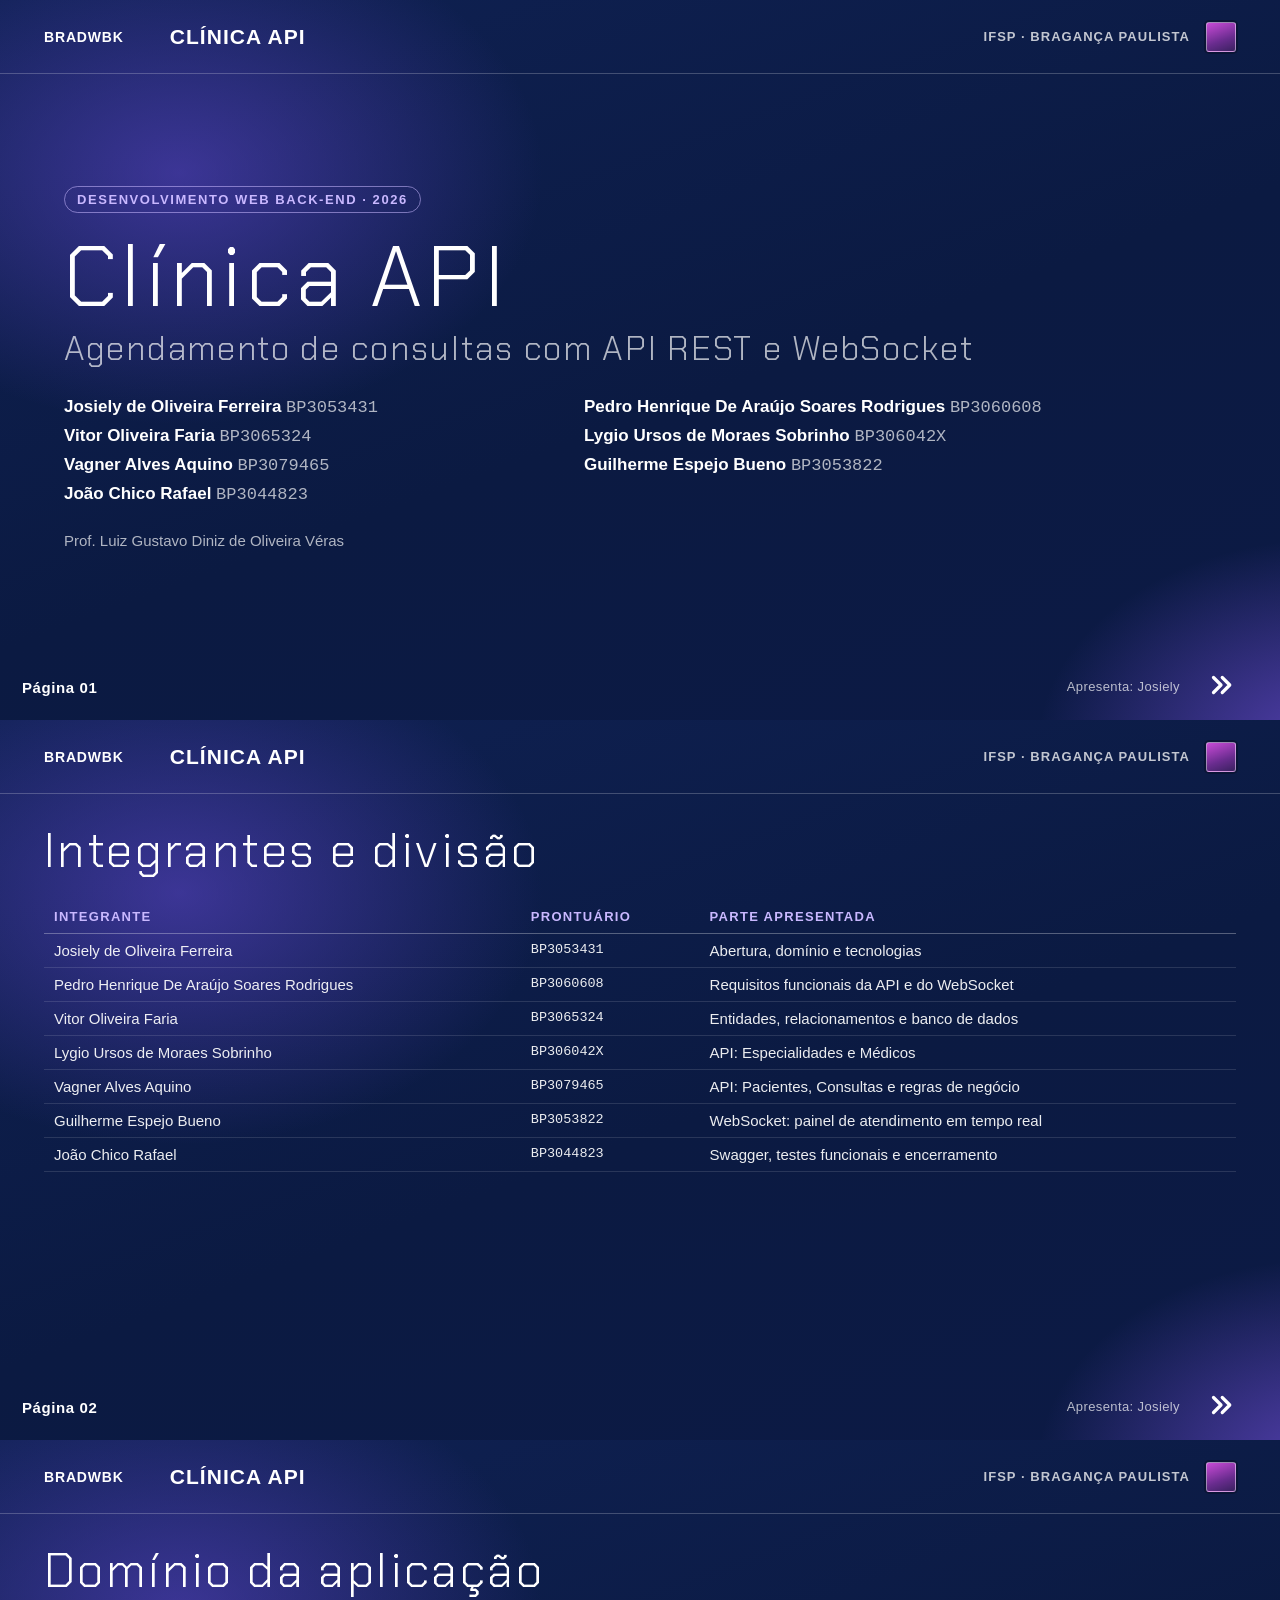
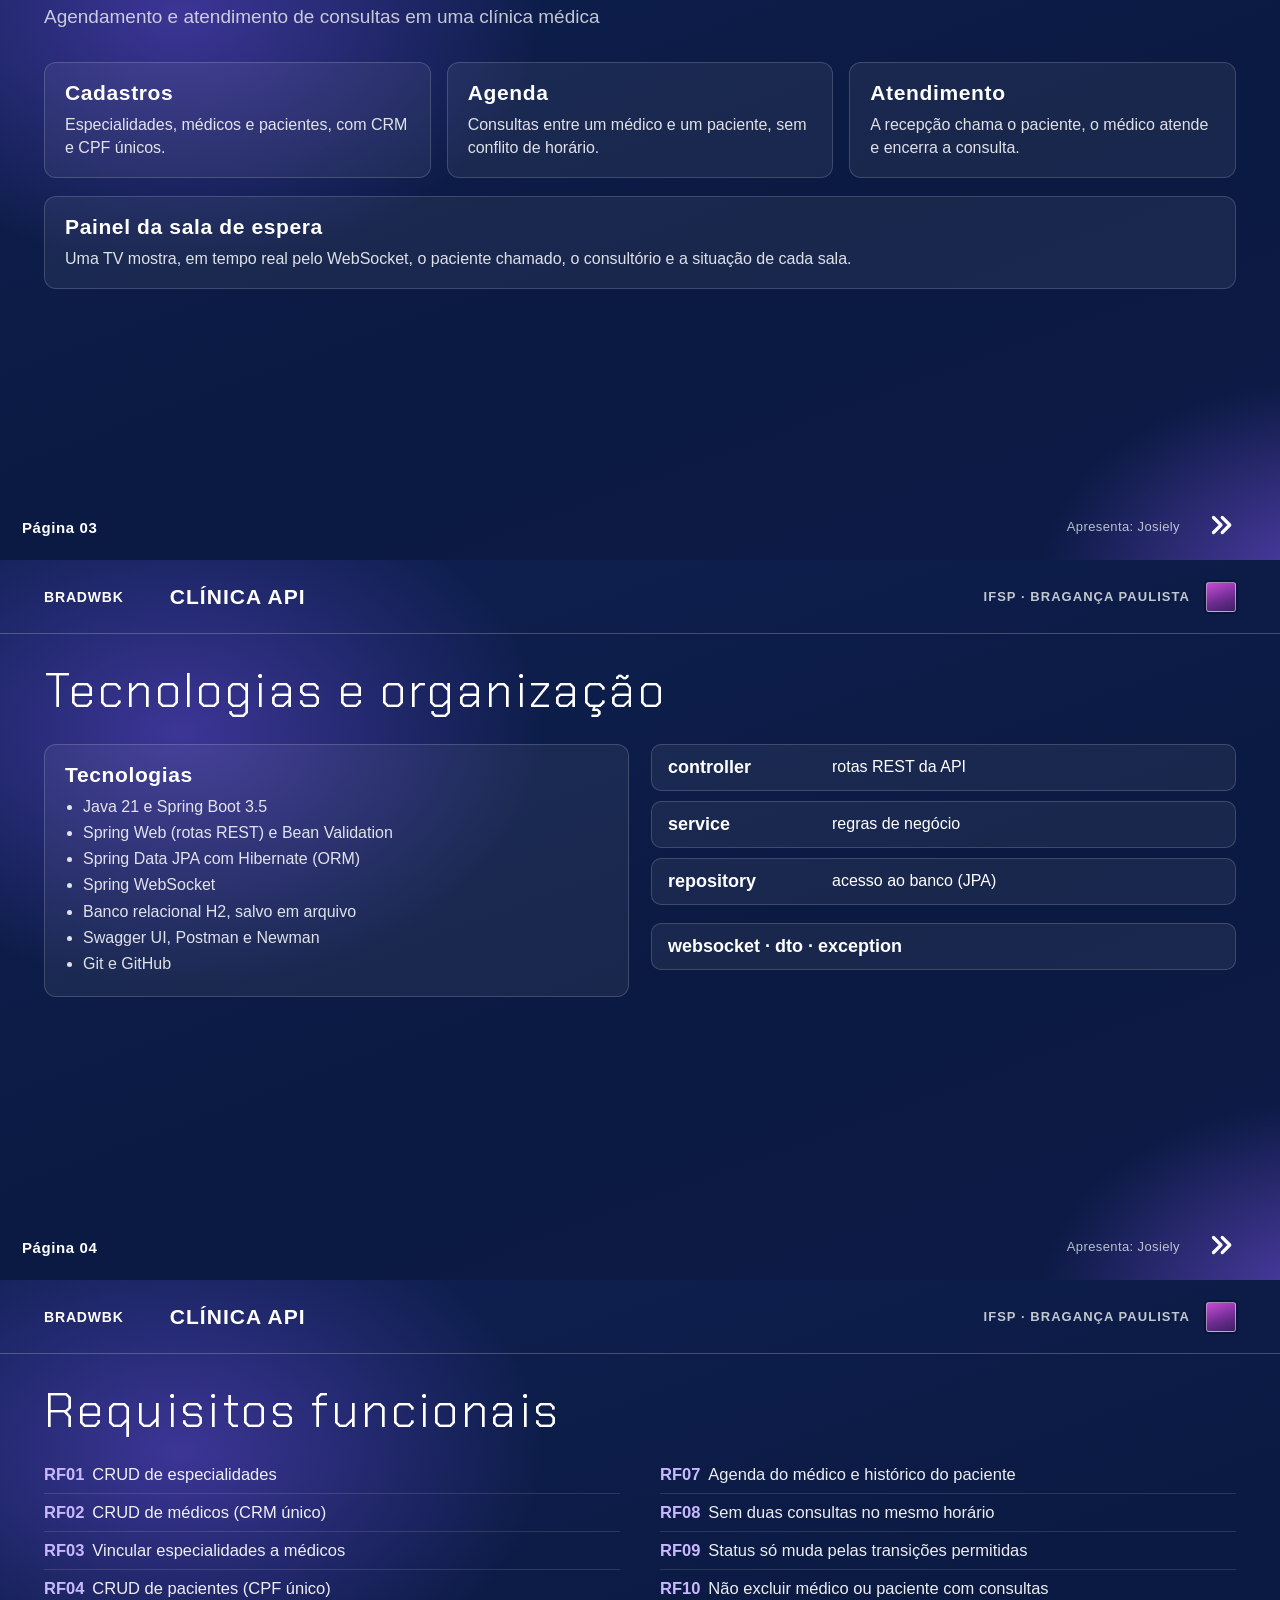
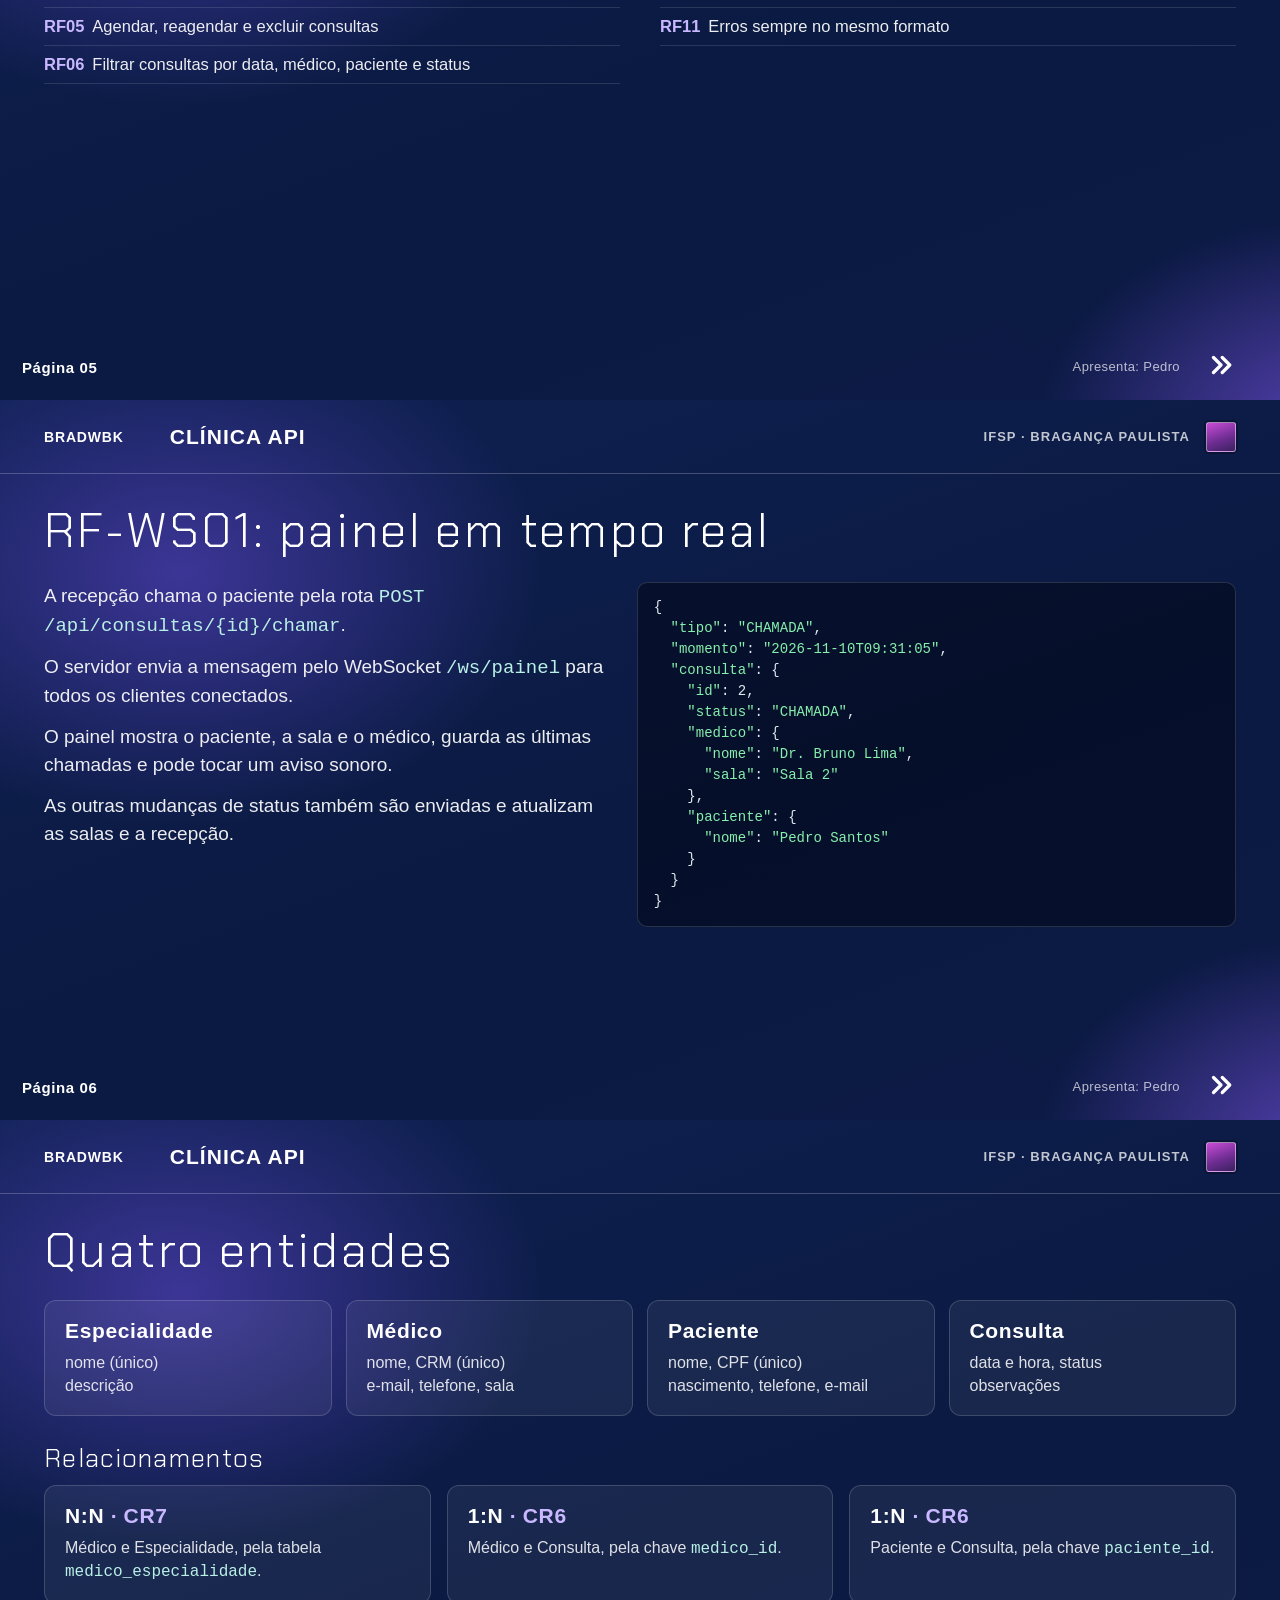
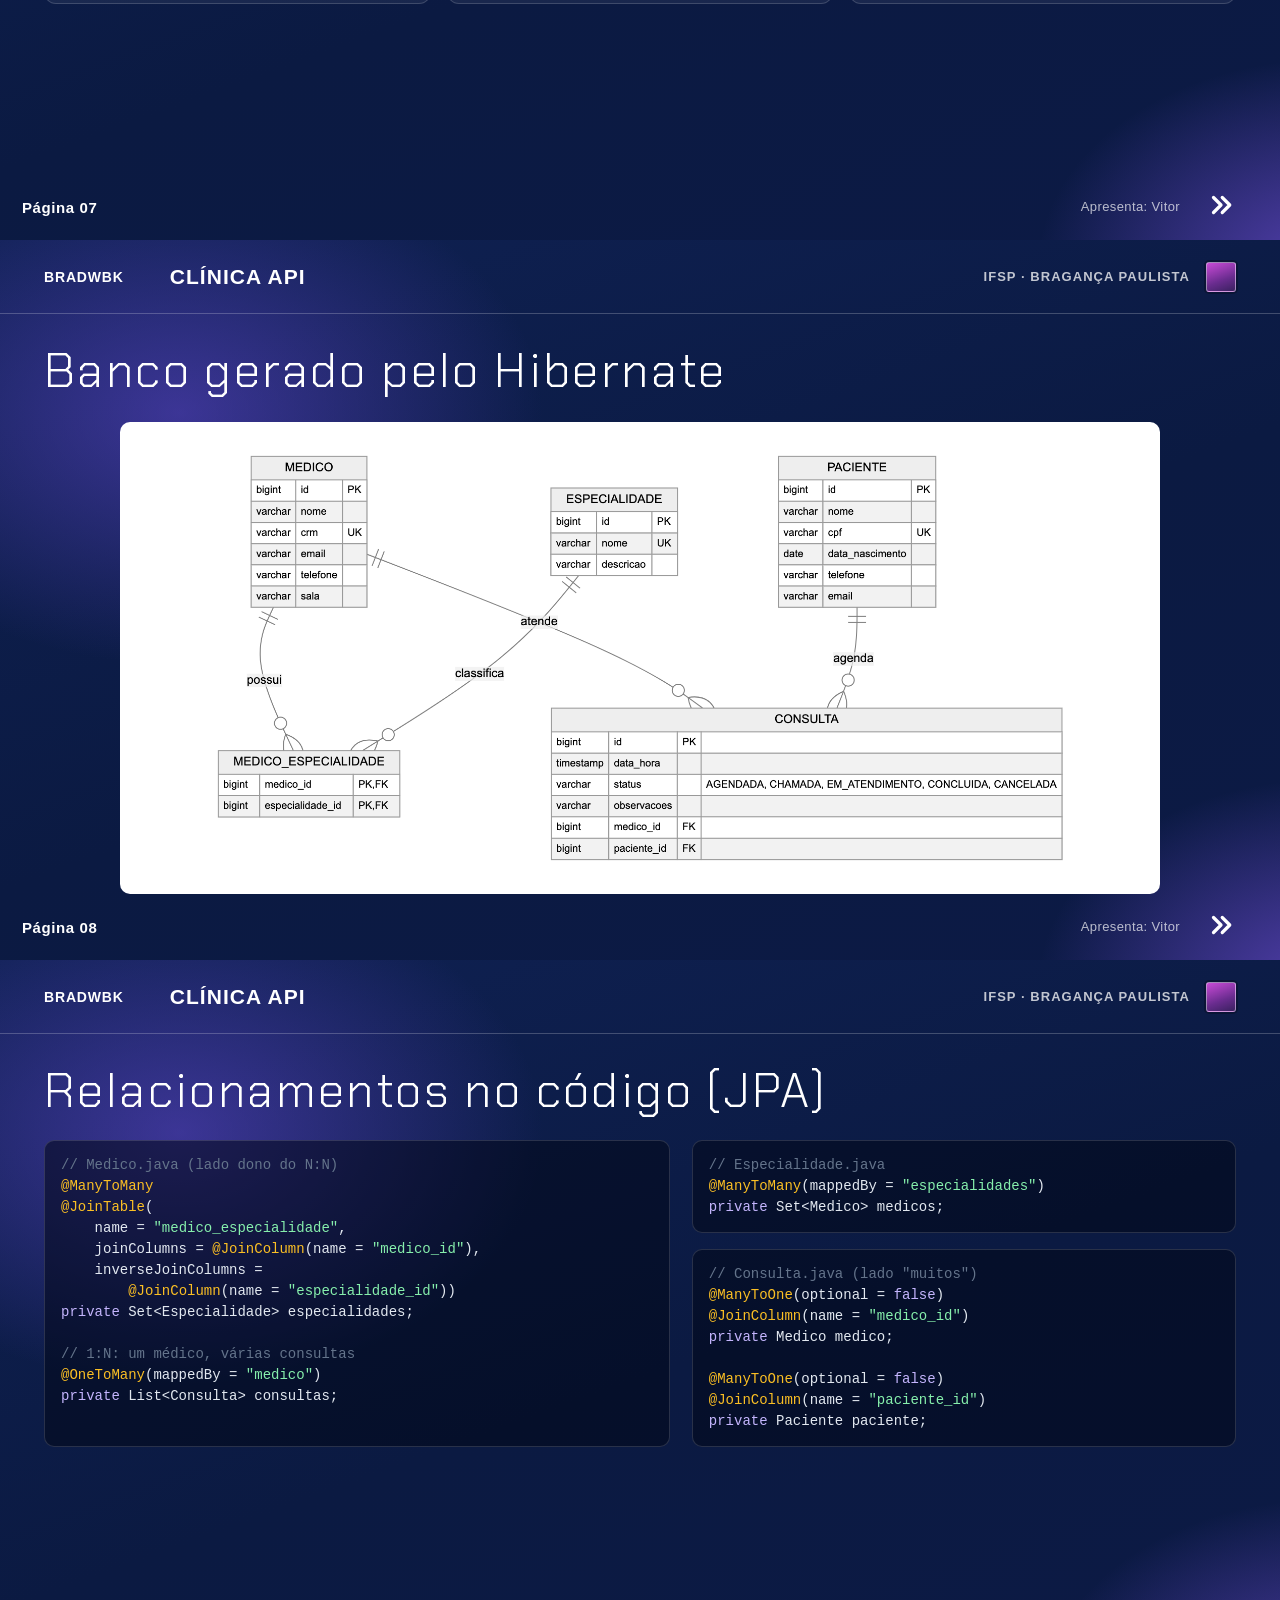
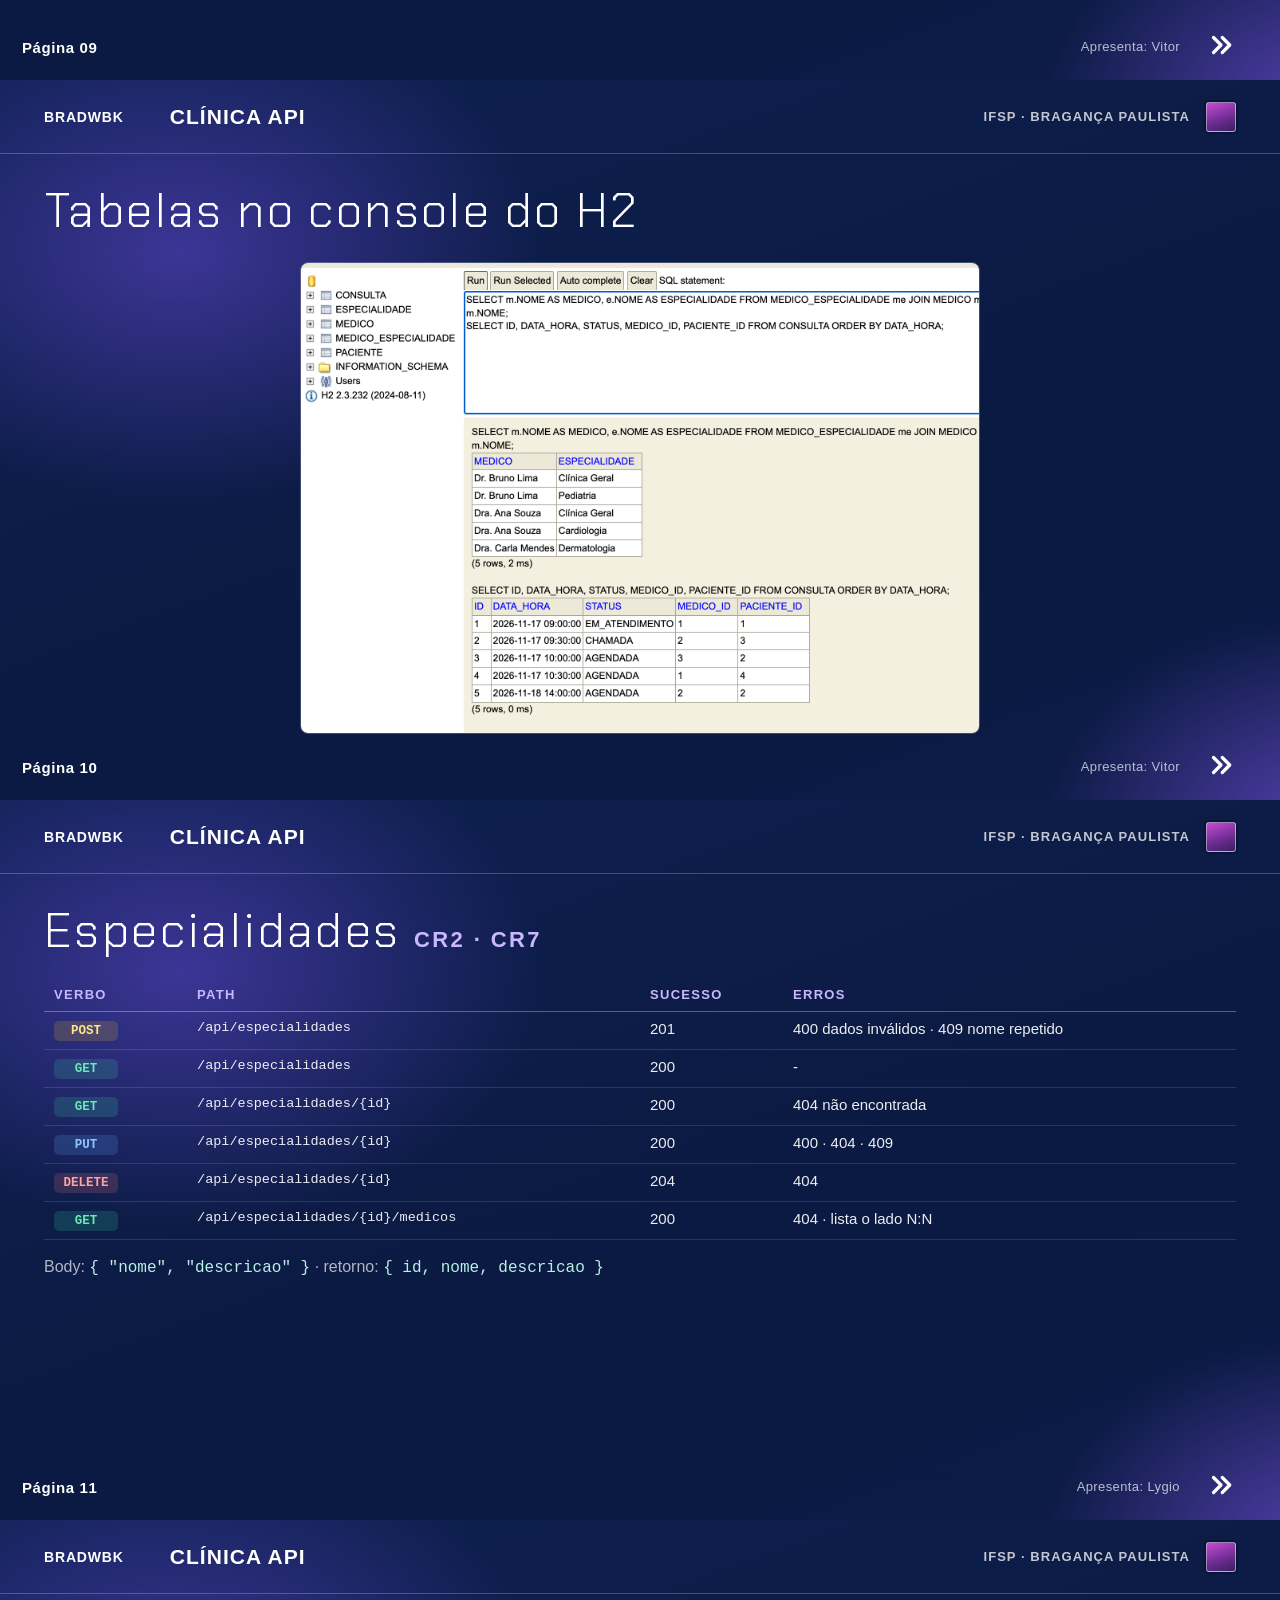
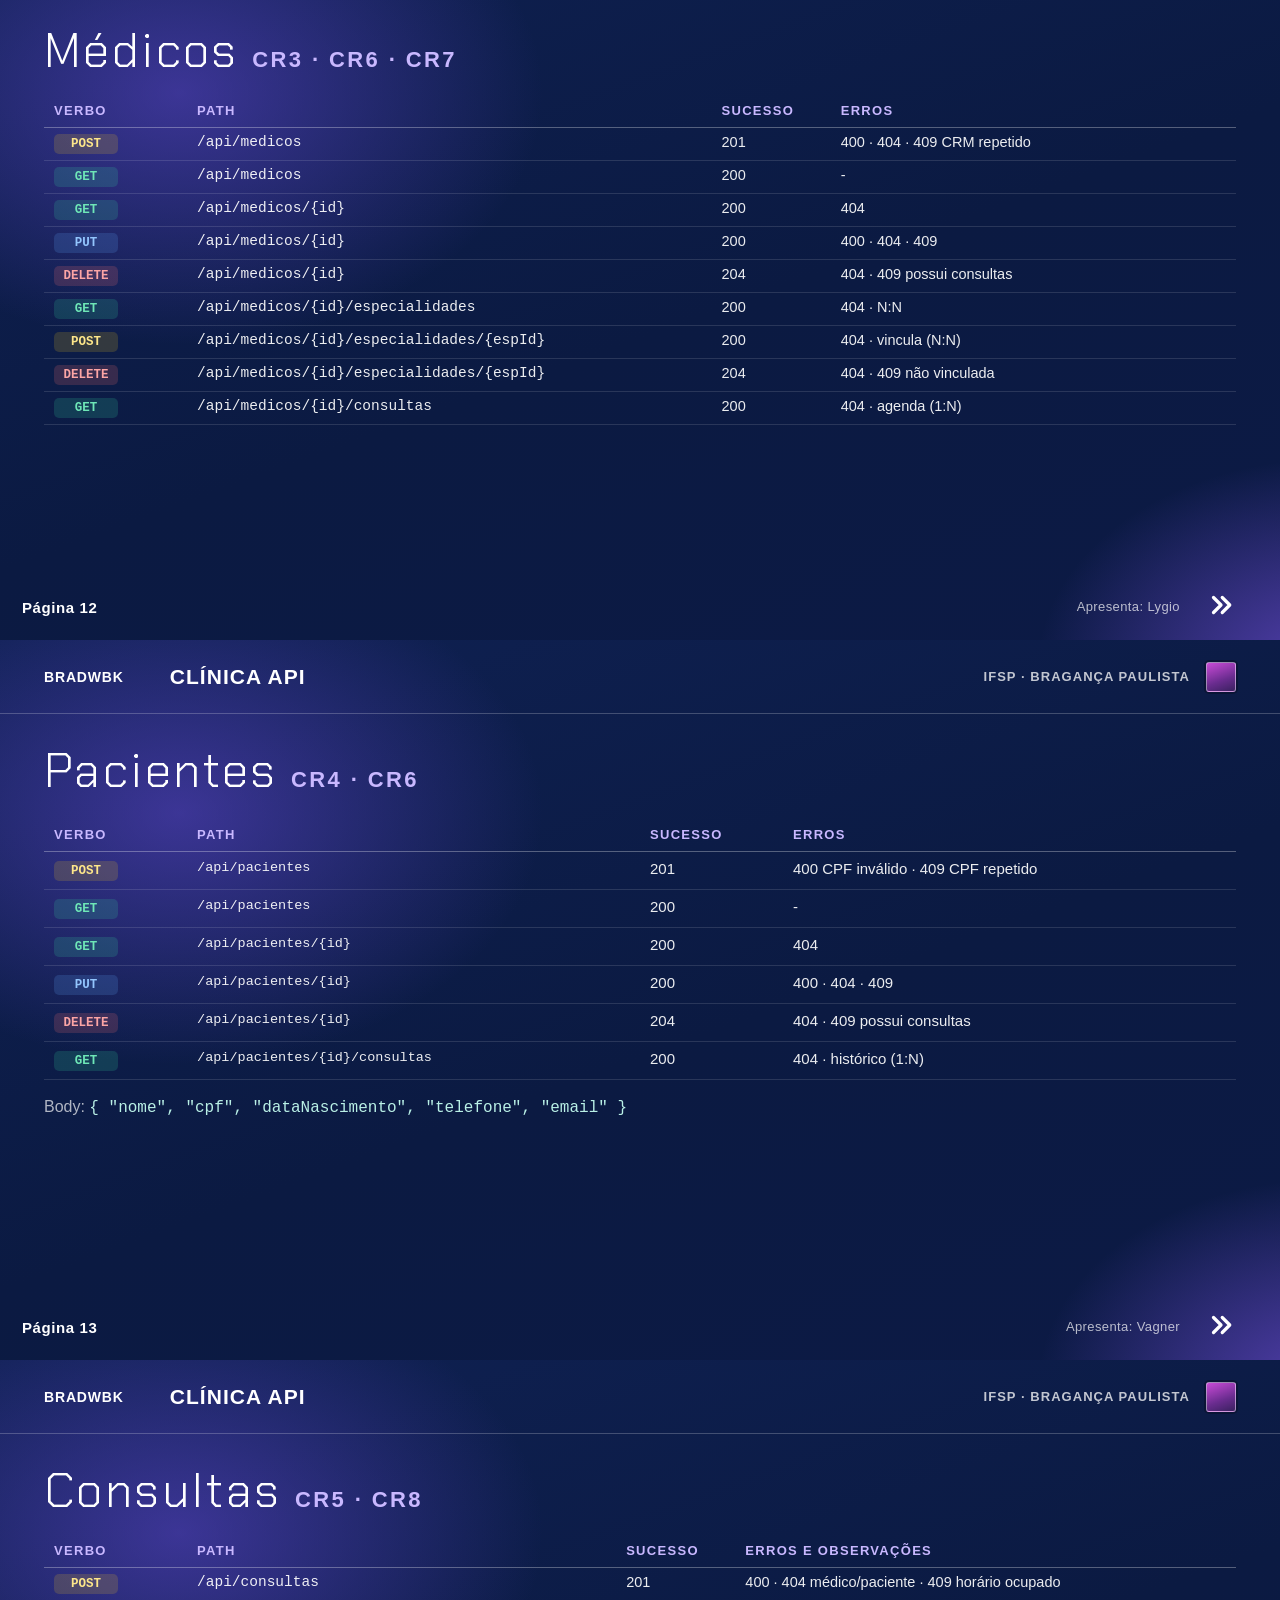
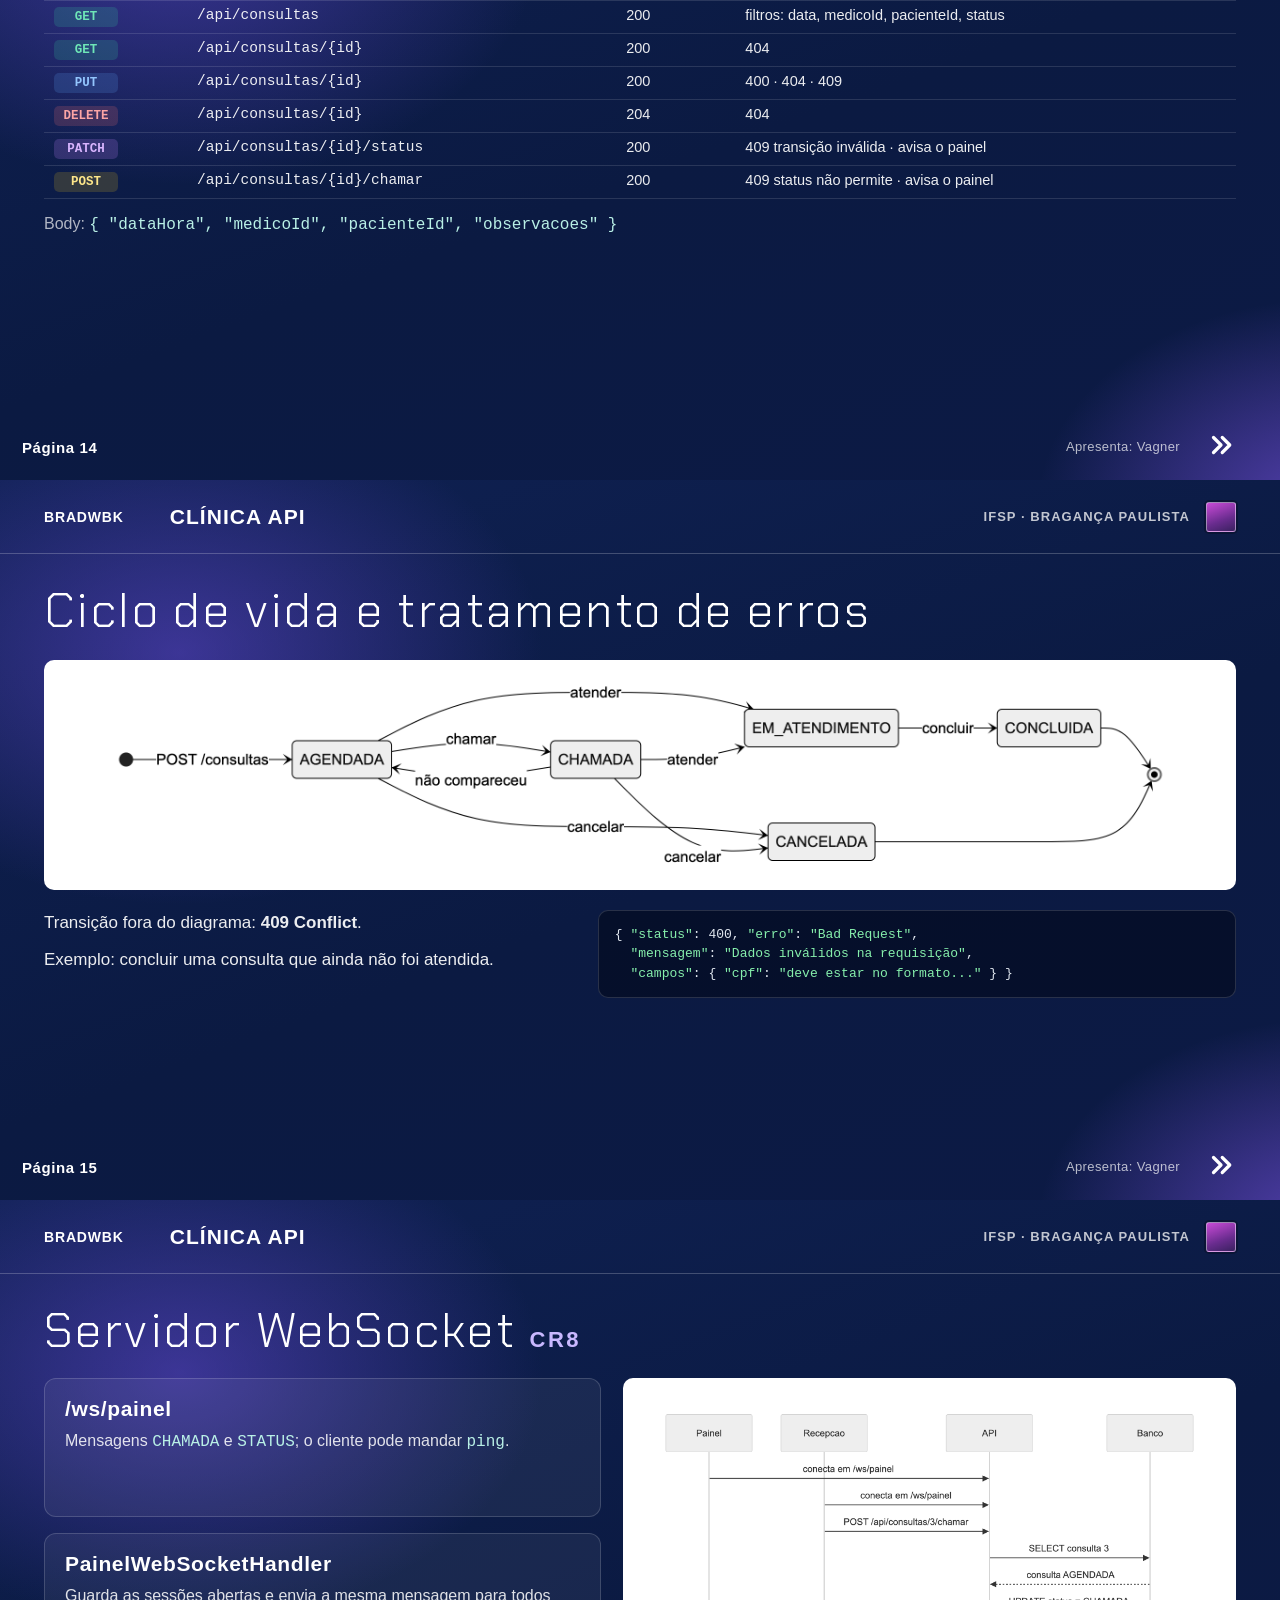
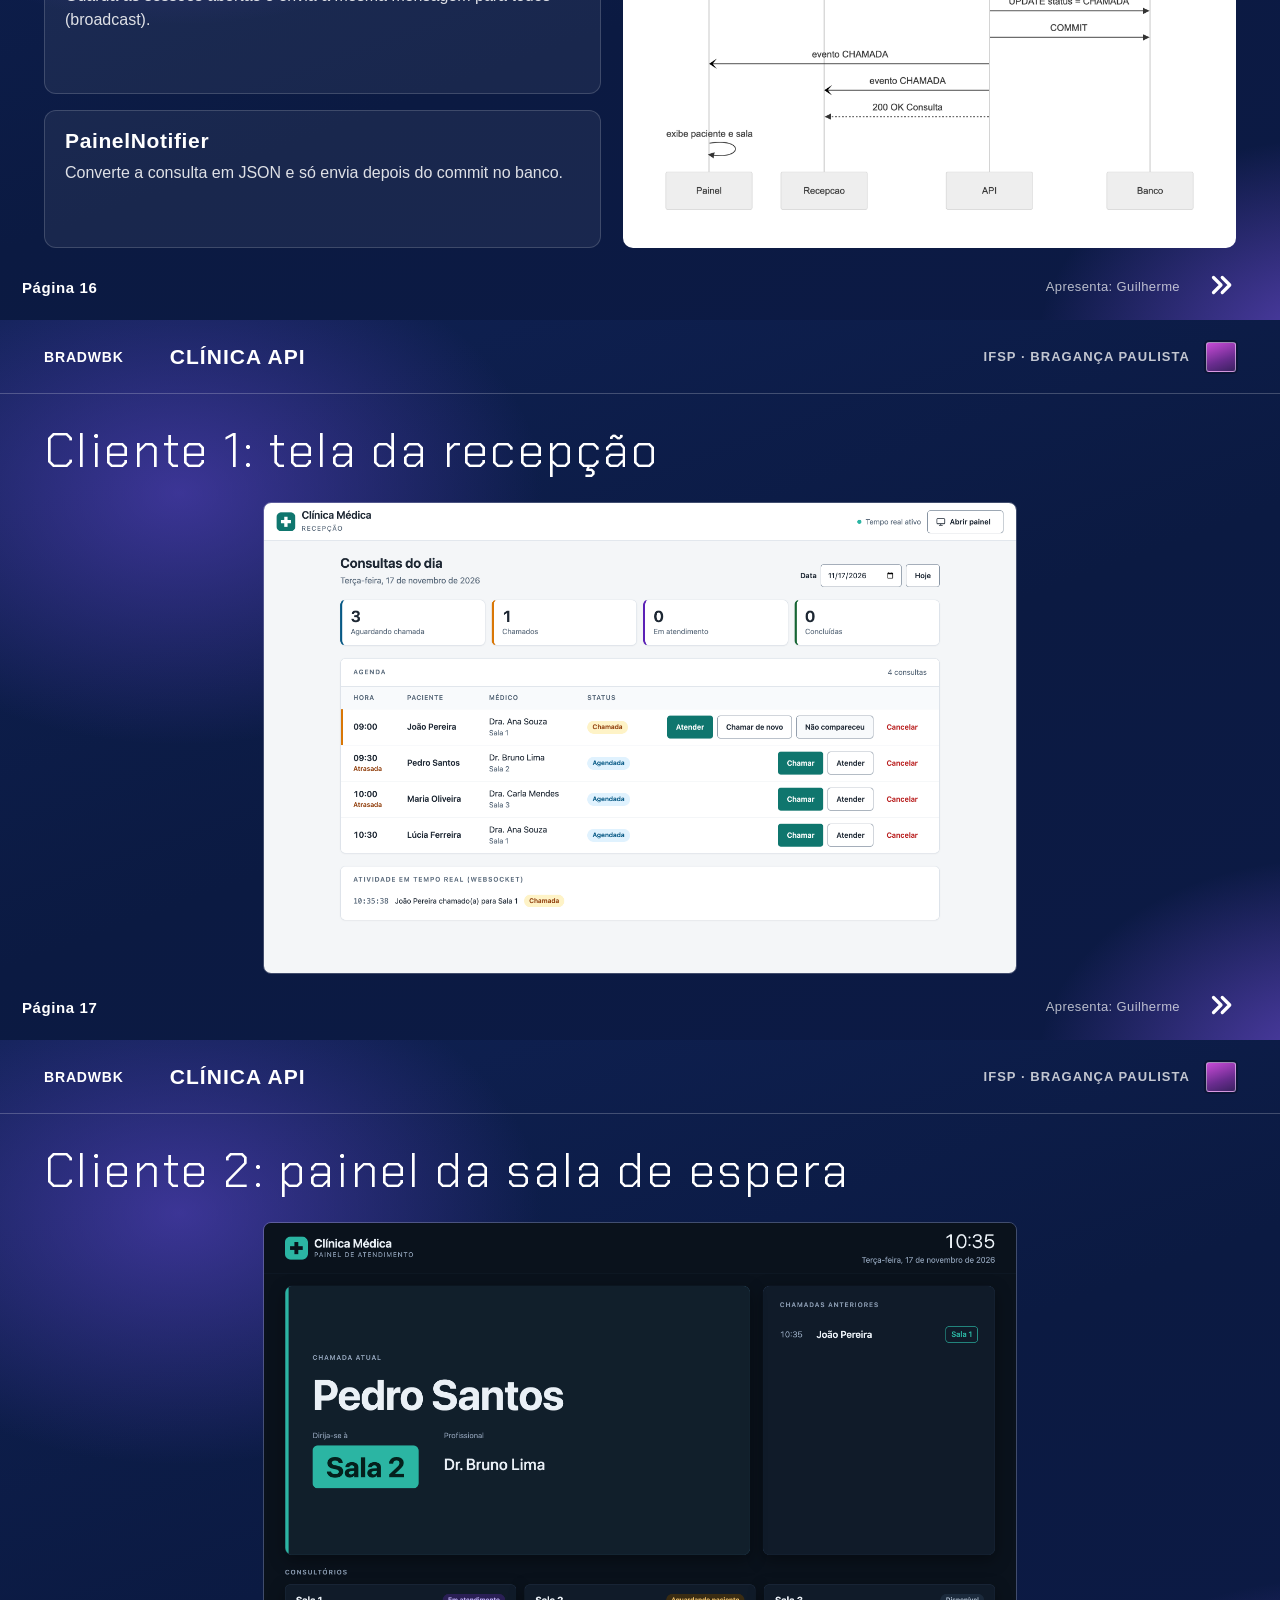
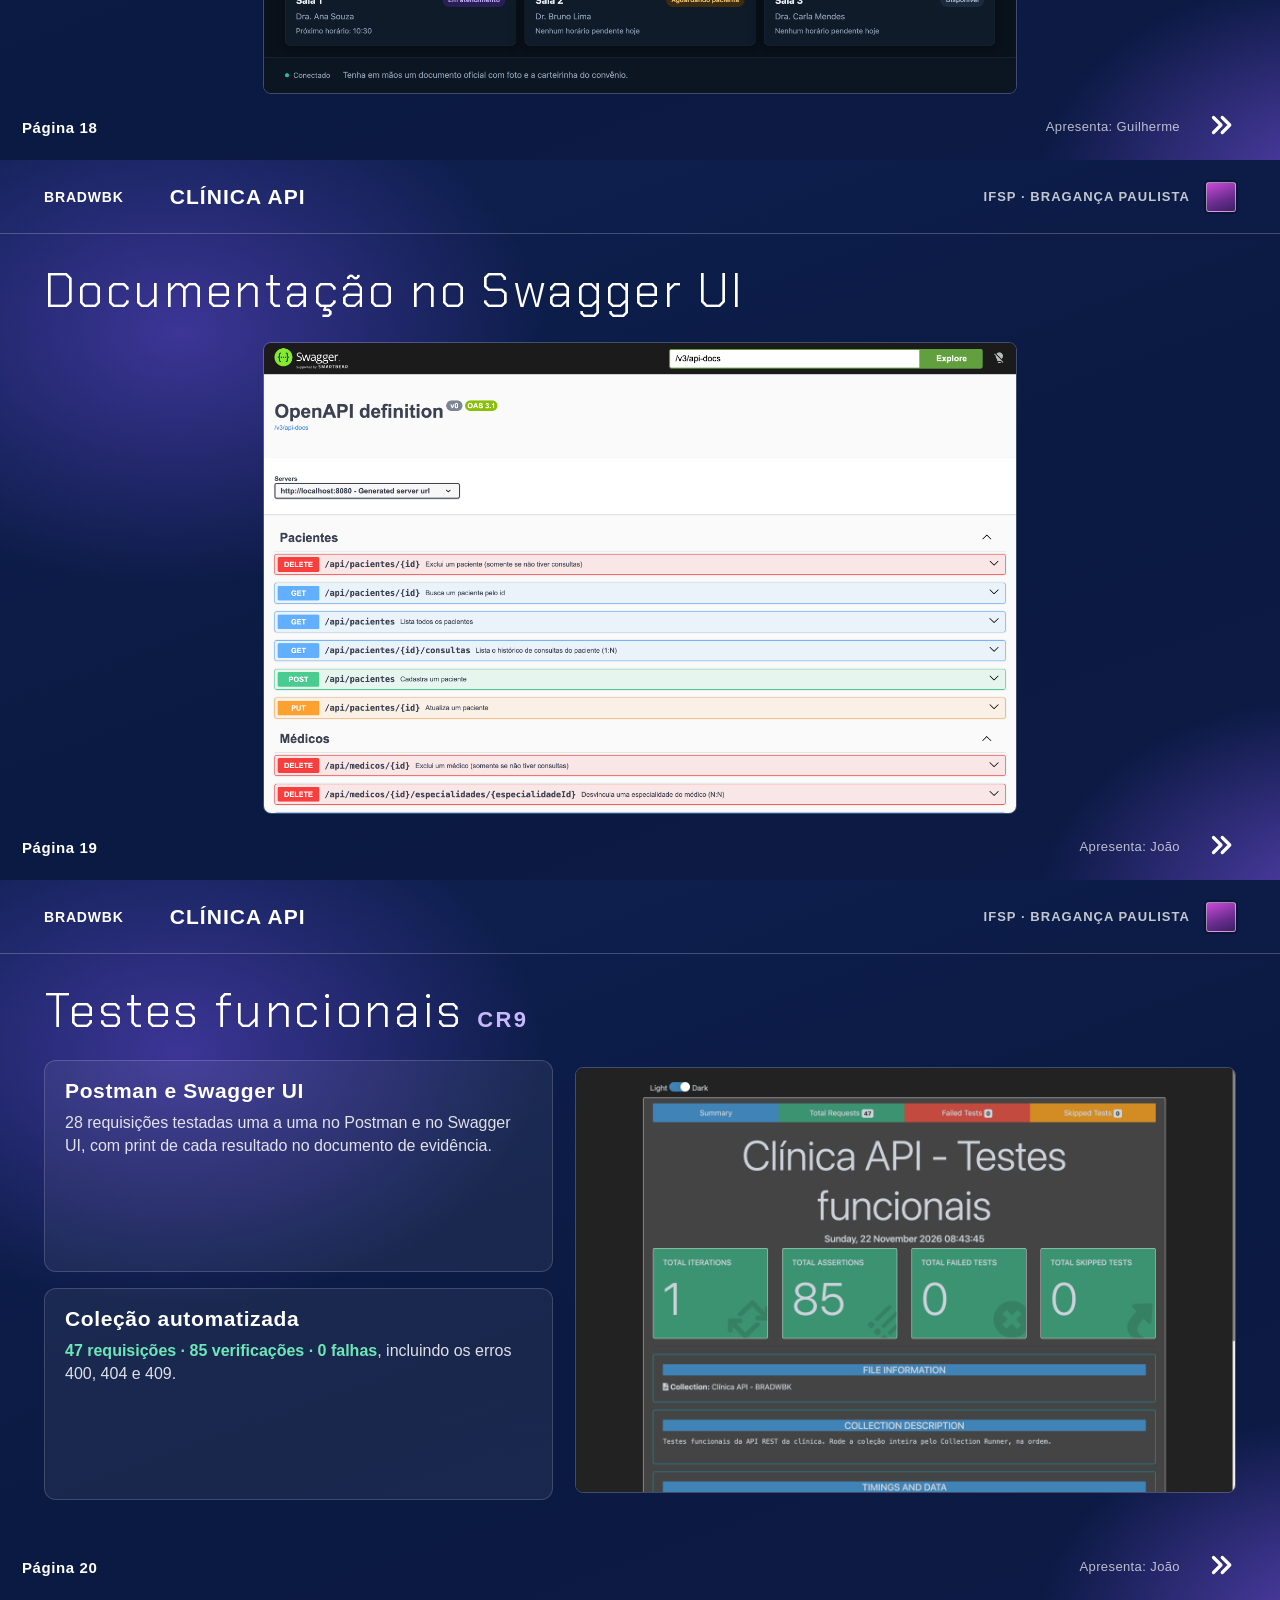
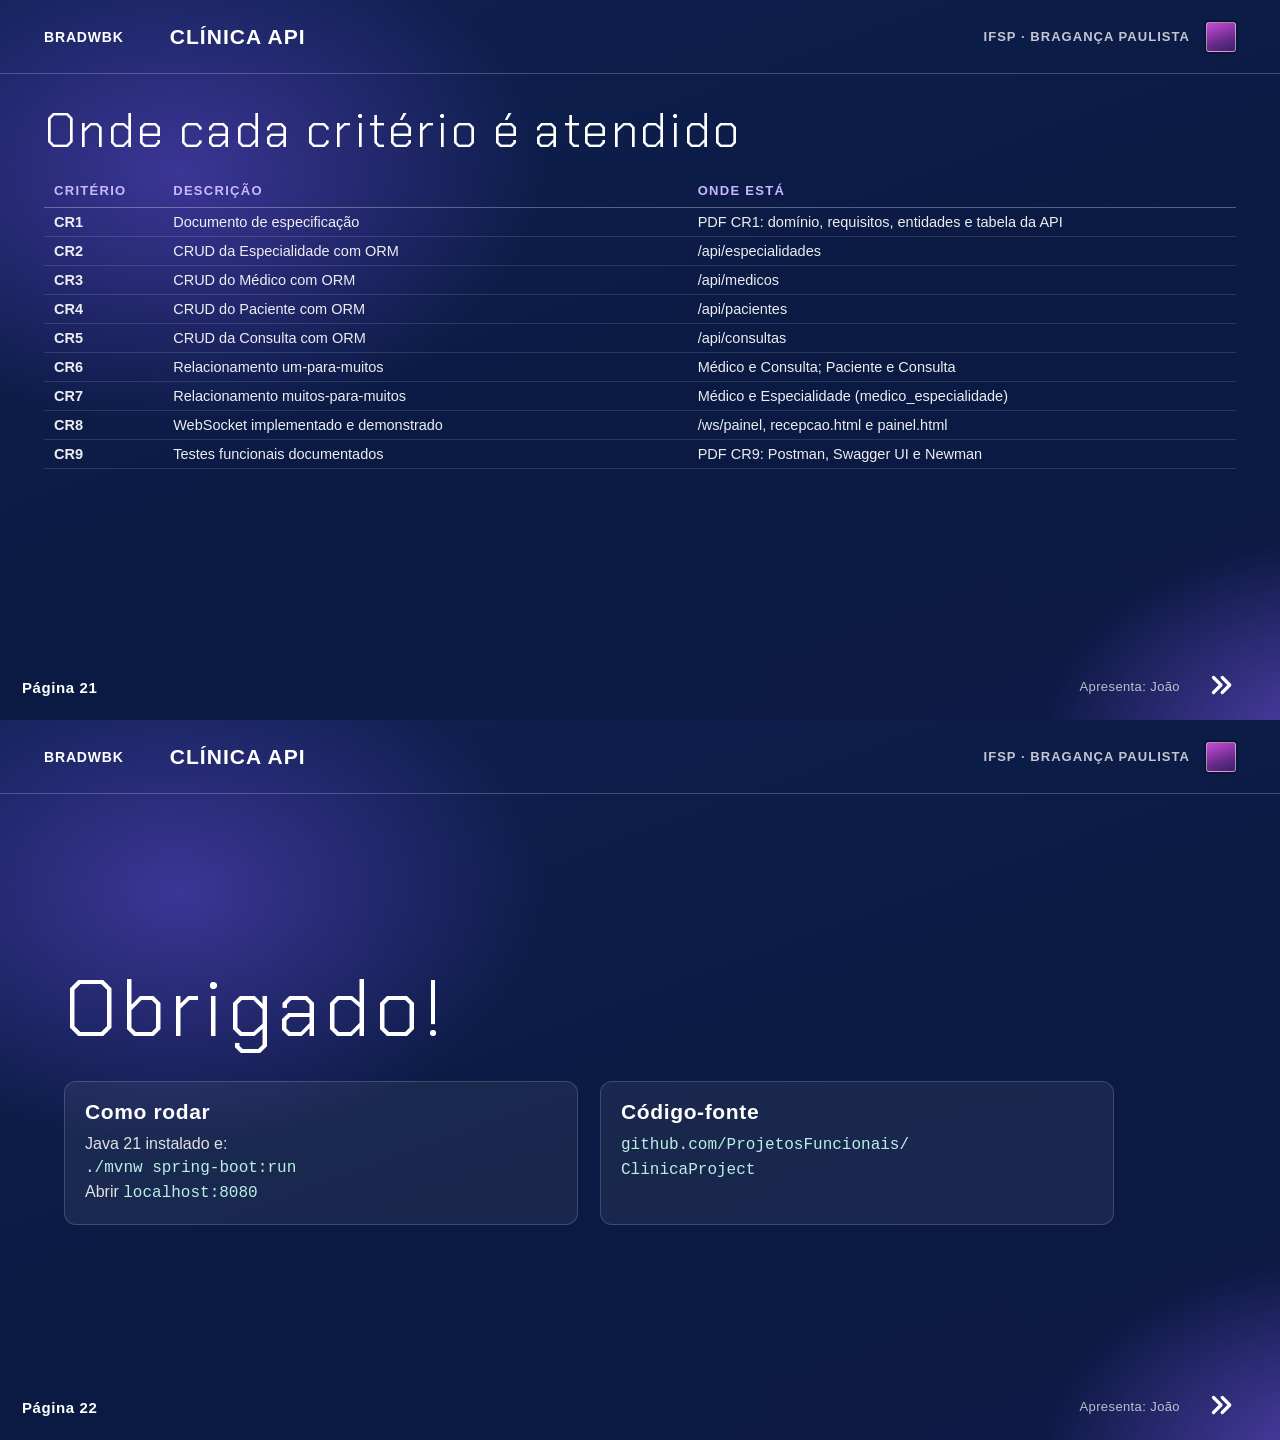
==== commit 748547b1: "wip" ====
--- a/Trabalho Final - Clinica API/fontes/apresentacao.html
+++ b/Trabalho Final - Clinica API/fontes/apresentacao.html
@@ -106,10 +106,8 @@
       </div>
       <div class="camadas">
         <div class="camada"><b>controller</b><span>rotas REST da API</span></div>
-        <div class="seta-baixo">▼</div>
-        <div class="camada"><b>service</b><span>regras de negócio</span></div>
-        <div class="seta-baixo">▼</div>
-        <div class="camada"><b>repository</b><span>acesso ao banco (JPA)</span></div>
+          <div class="camada"><b>service</b><span>regras de negócio</span></div>
+          <div class="camada"><b>repository</b><span>acesso ao banco (JPA)</span></div>
         <div class="camada" style="margin-top:8px"><b>websocket · dto · exception</b><span></span></div>
       </div>
     </div>
@@ -407,7 +405,7 @@
     <h1 class="titulo t1">Testes funcionais <span class="criterio" style="font-size:22px">CR9</span></h1>
     <div class="grade2" style="margin-top:22px;grid-template-columns:1fr 1.3fr">
       <div class="cartoes">
-        <div class="cartao"><h3>Postman</h3><p>28 requisições testadas uma a uma, com print de cada resultado no documento de evidência.</p></div>
+        <div class="cartao"><h3>Postman e Swagger UI</h3><p>28 requisições testadas uma a uma no Postman e no Swagger UI, com print de cada resultado no documento de evidência.</p></div>
         <div class="cartao"><h3>Coleção automatizada</h3><p><span class="ok">47 requisições · 85 verificações · 0 falhas</span>, incluindo os erros 400, 404 e 409.</p></div>
       </div>
       <div class="tela" style="height:440px;display:flex;align-items:center"><img src="img/newman_resumo.png" alt="Resultado da coleção no Newman"></div>
@@ -429,10 +427,10 @@
       <tr><td class="criterio">CR3</td><td>CRUD do Médico com ORM</td><td>/api/medicos</td></tr>
       <tr><td class="criterio">CR4</td><td>CRUD do Paciente com ORM</td><td>/api/pacientes</td></tr>
       <tr><td class="criterio">CR5</td><td>CRUD da Consulta com ORM</td><td>/api/consultas</td></tr>
-      <tr><td class="criterio">CR6</td><td>Relacionamento um-para-muitos</td><td>Médico e Paciente → Consulta</td></tr>
-      <tr><td class="criterio">CR7</td><td>Relacionamento muitos-para-muitos</td><td>Médico ↔ Especialidade (medico_especialidade)</td></tr>
+      <tr><td class="criterio">CR6</td><td>Relacionamento um-para-muitos</td><td>Médico e Consulta; Paciente e Consulta</td></tr>
+      <tr><td class="criterio">CR7</td><td>Relacionamento muitos-para-muitos</td><td>Médico e Especialidade (medico_especialidade)</td></tr>
       <tr><td class="criterio">CR8</td><td>WebSocket implementado e demonstrado</td><td>/ws/painel, recepcao.html e painel.html</td></tr>
-      <tr><td class="criterio">CR9</td><td>Testes funcionais documentados</td><td>PDF CR9: Postman e Newman</td></tr>
+      <tr><td class="criterio">CR9</td><td>Testes funcionais documentados</td><td>PDF CR9: Postman, Swagger UI e Newman</td></tr>
     </table>
   </div>
   <span class="quem">Apresenta: João</span><div class="rodape-num">Página 21</div>
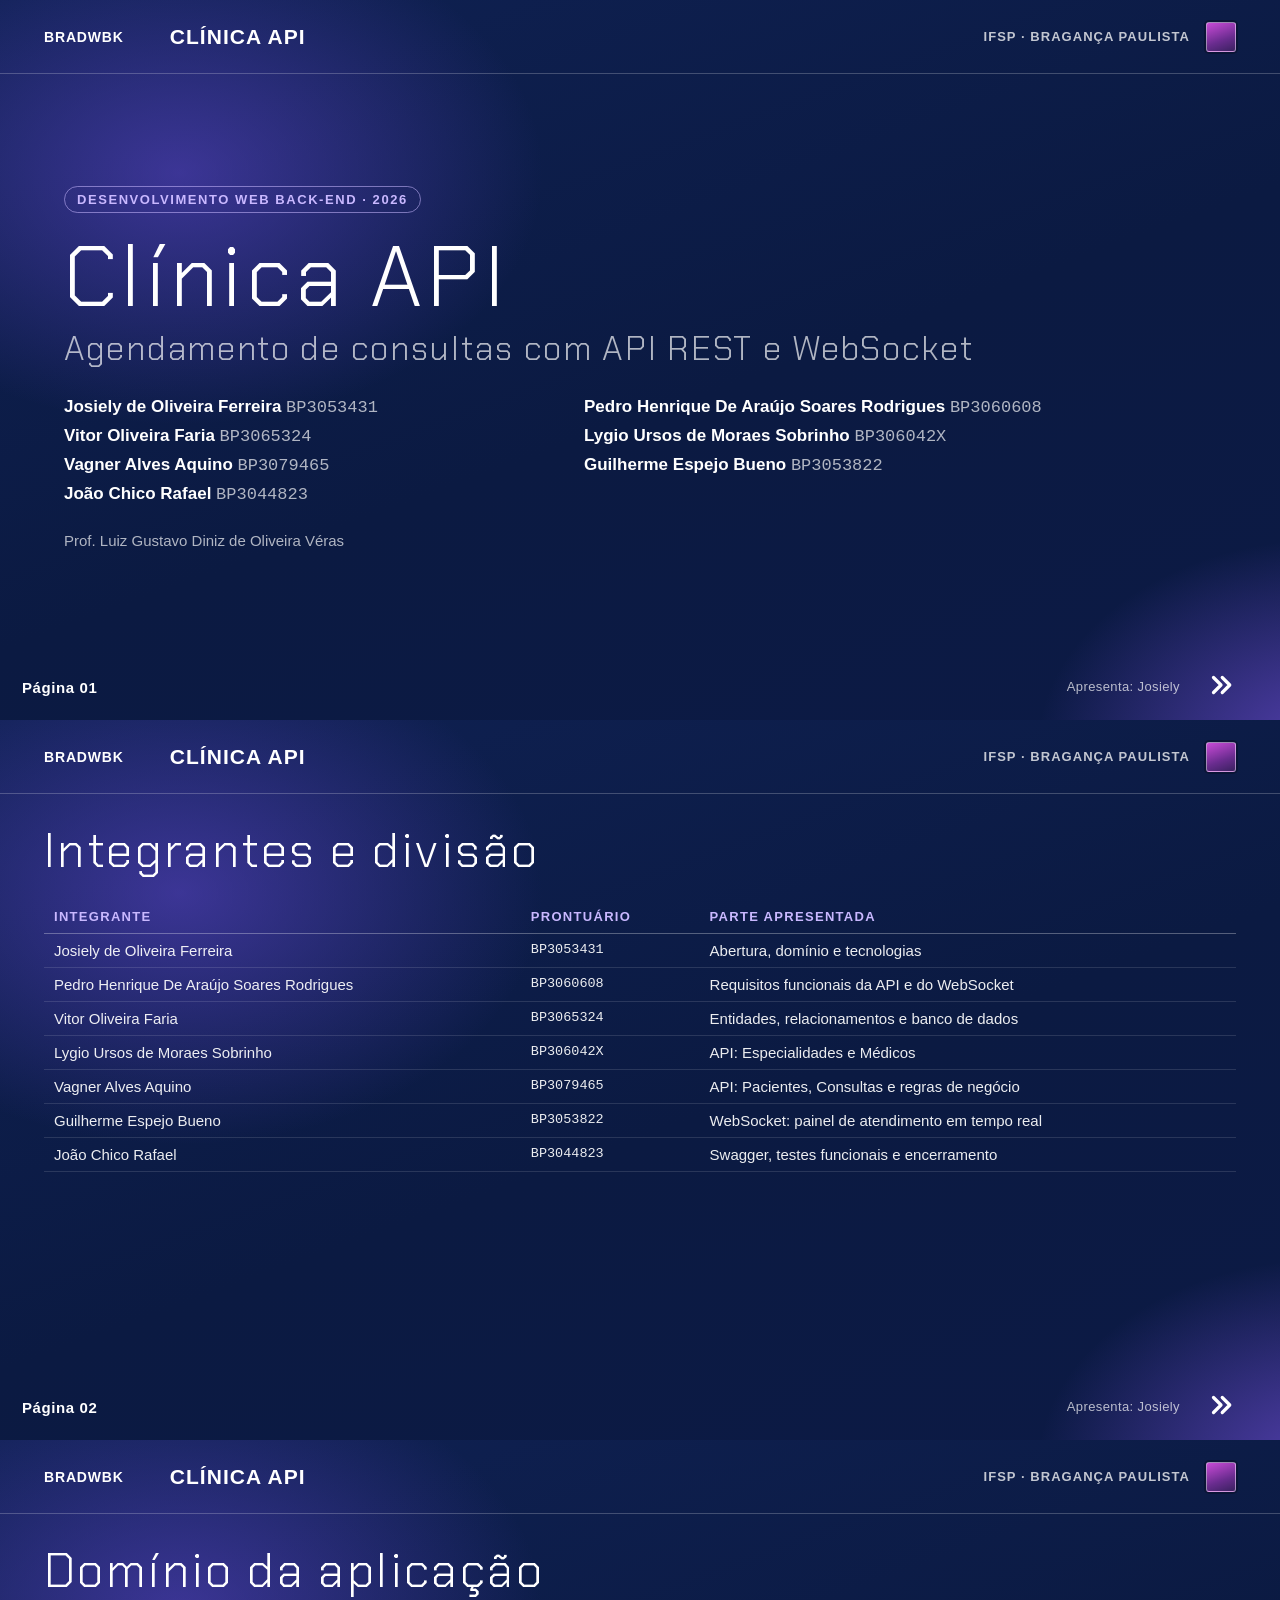
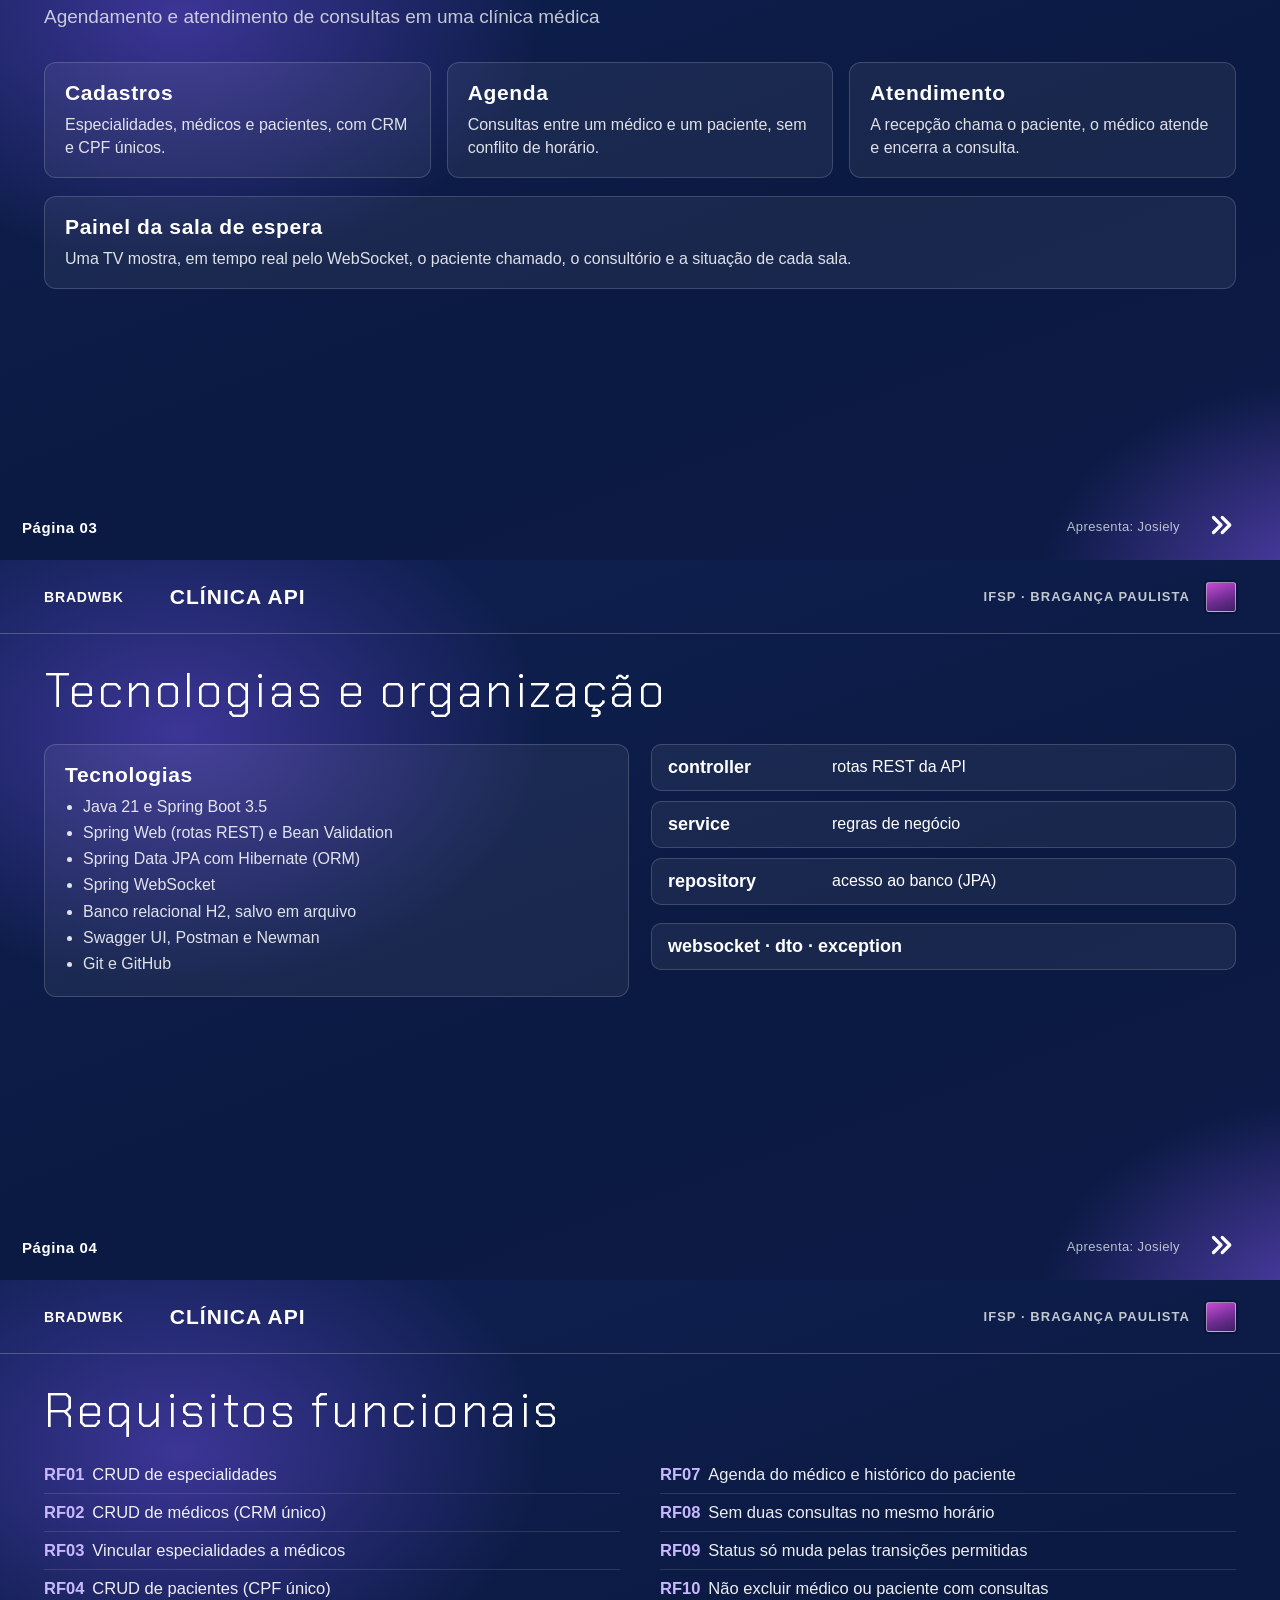
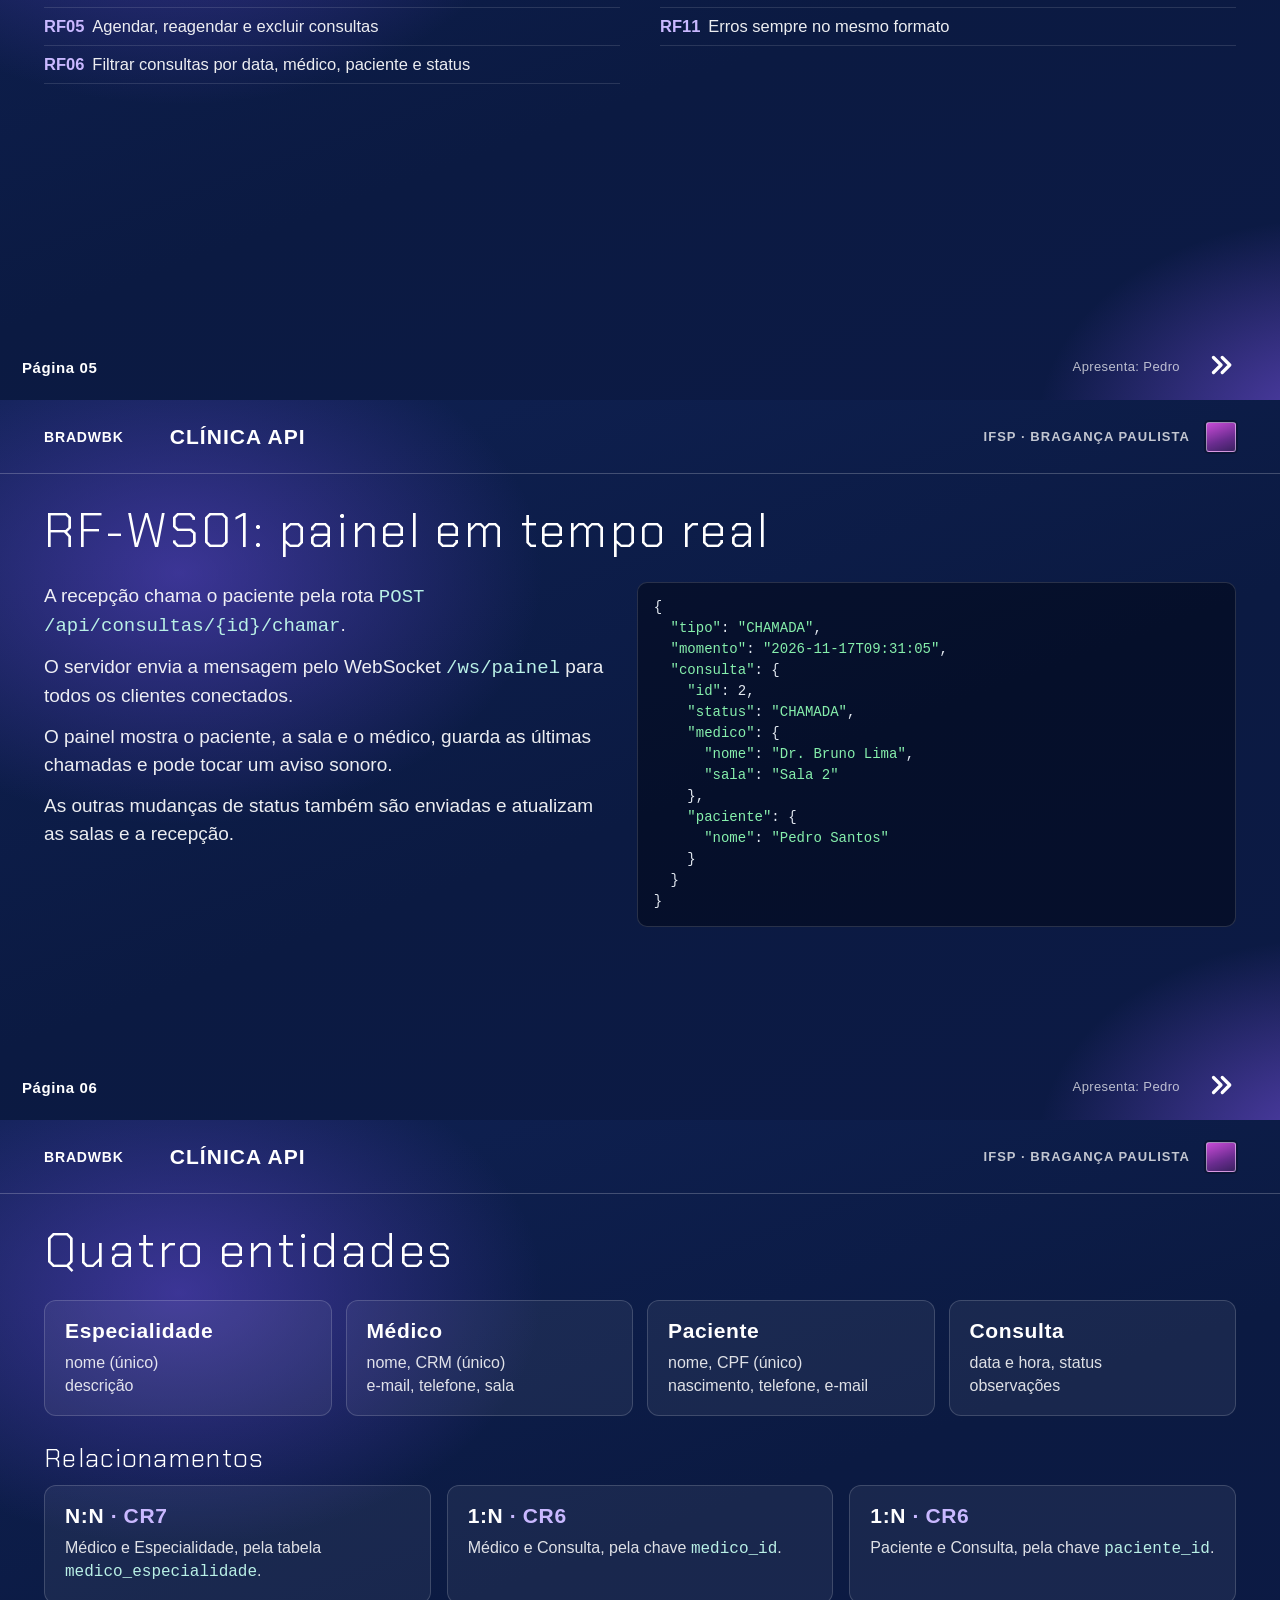
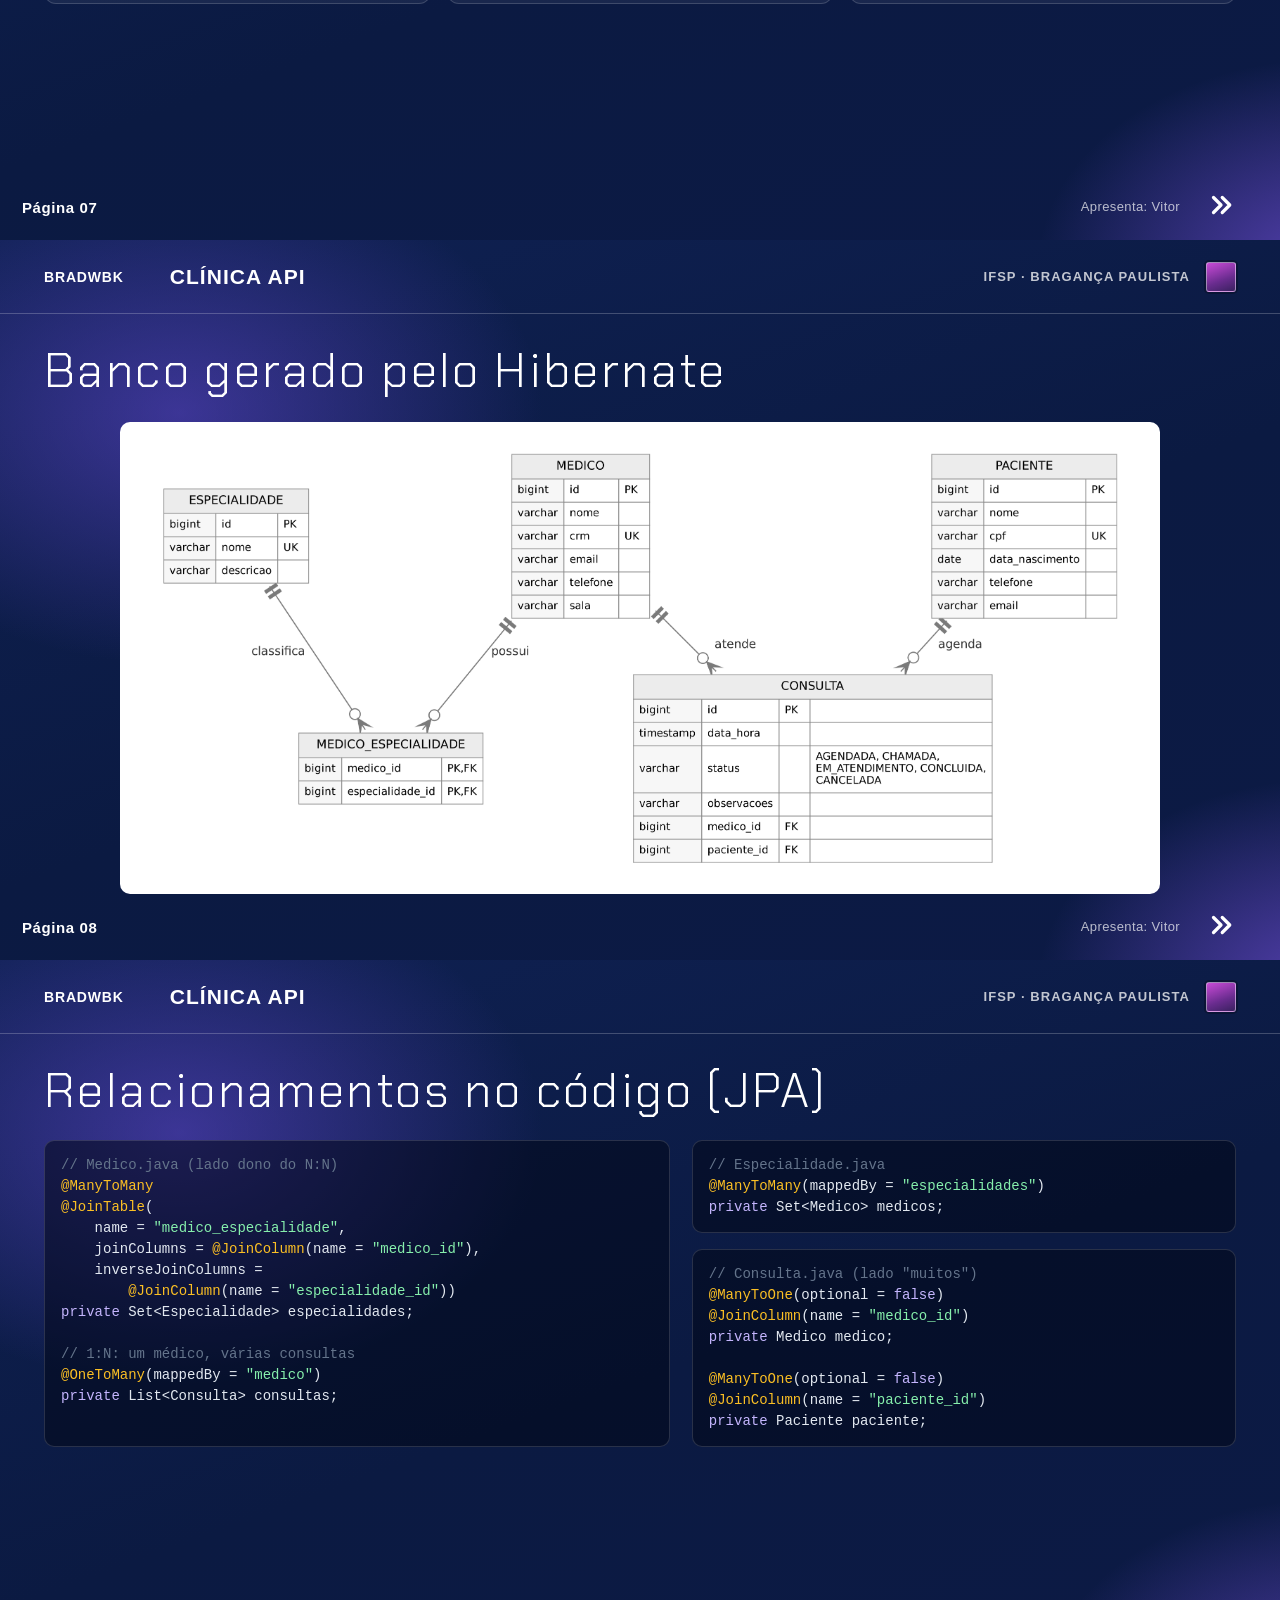
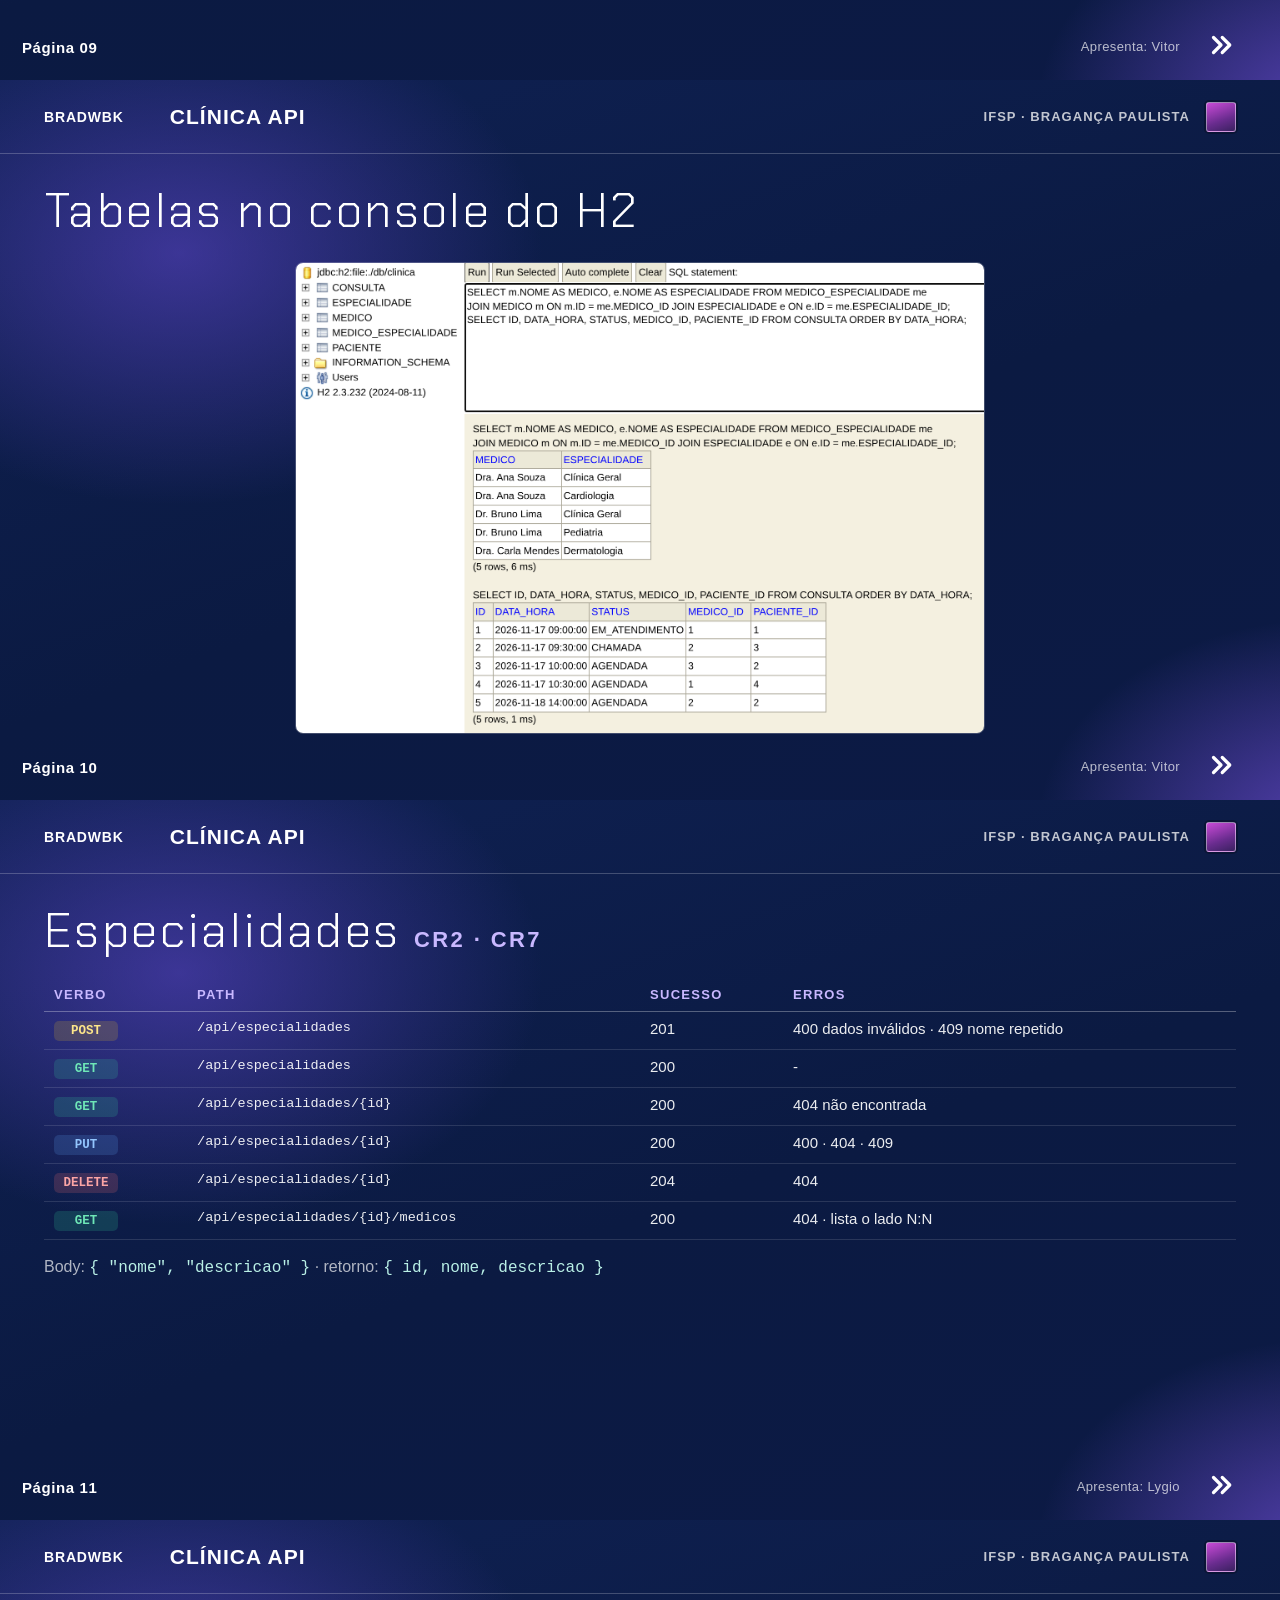
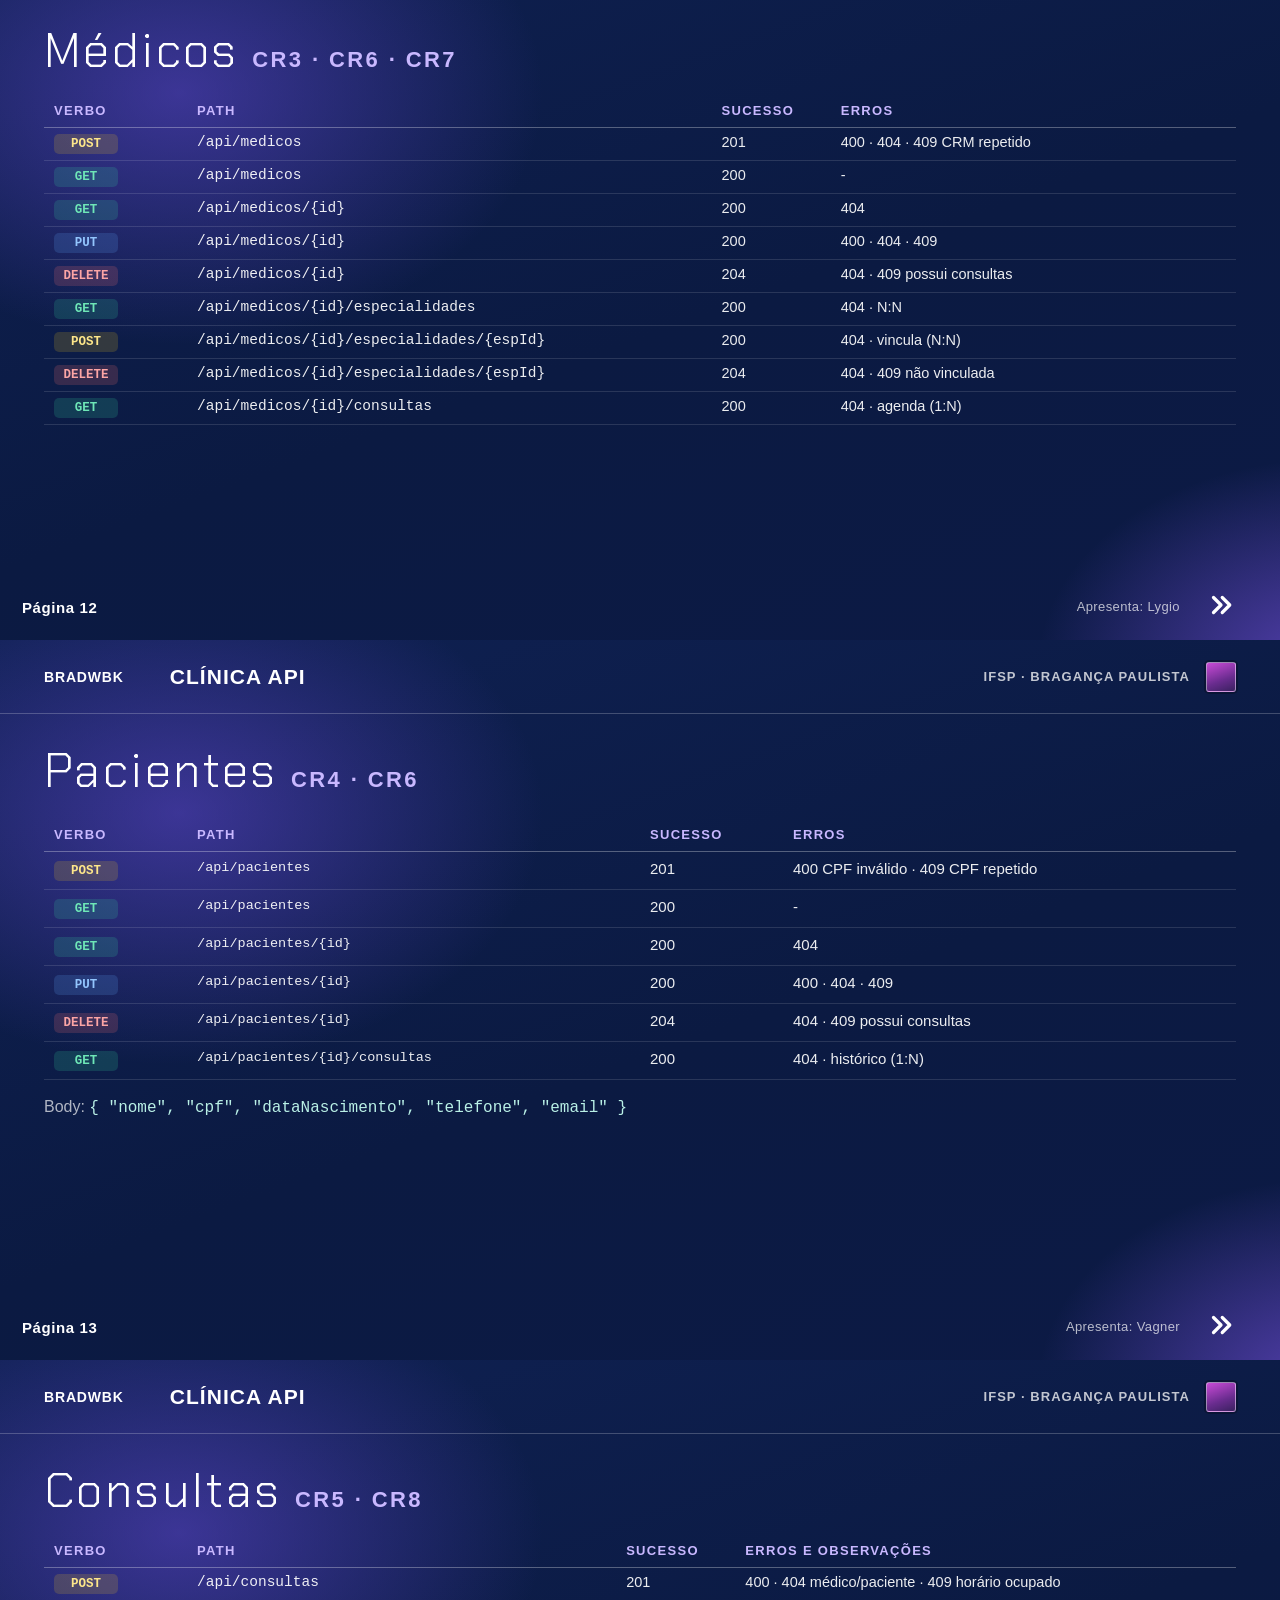
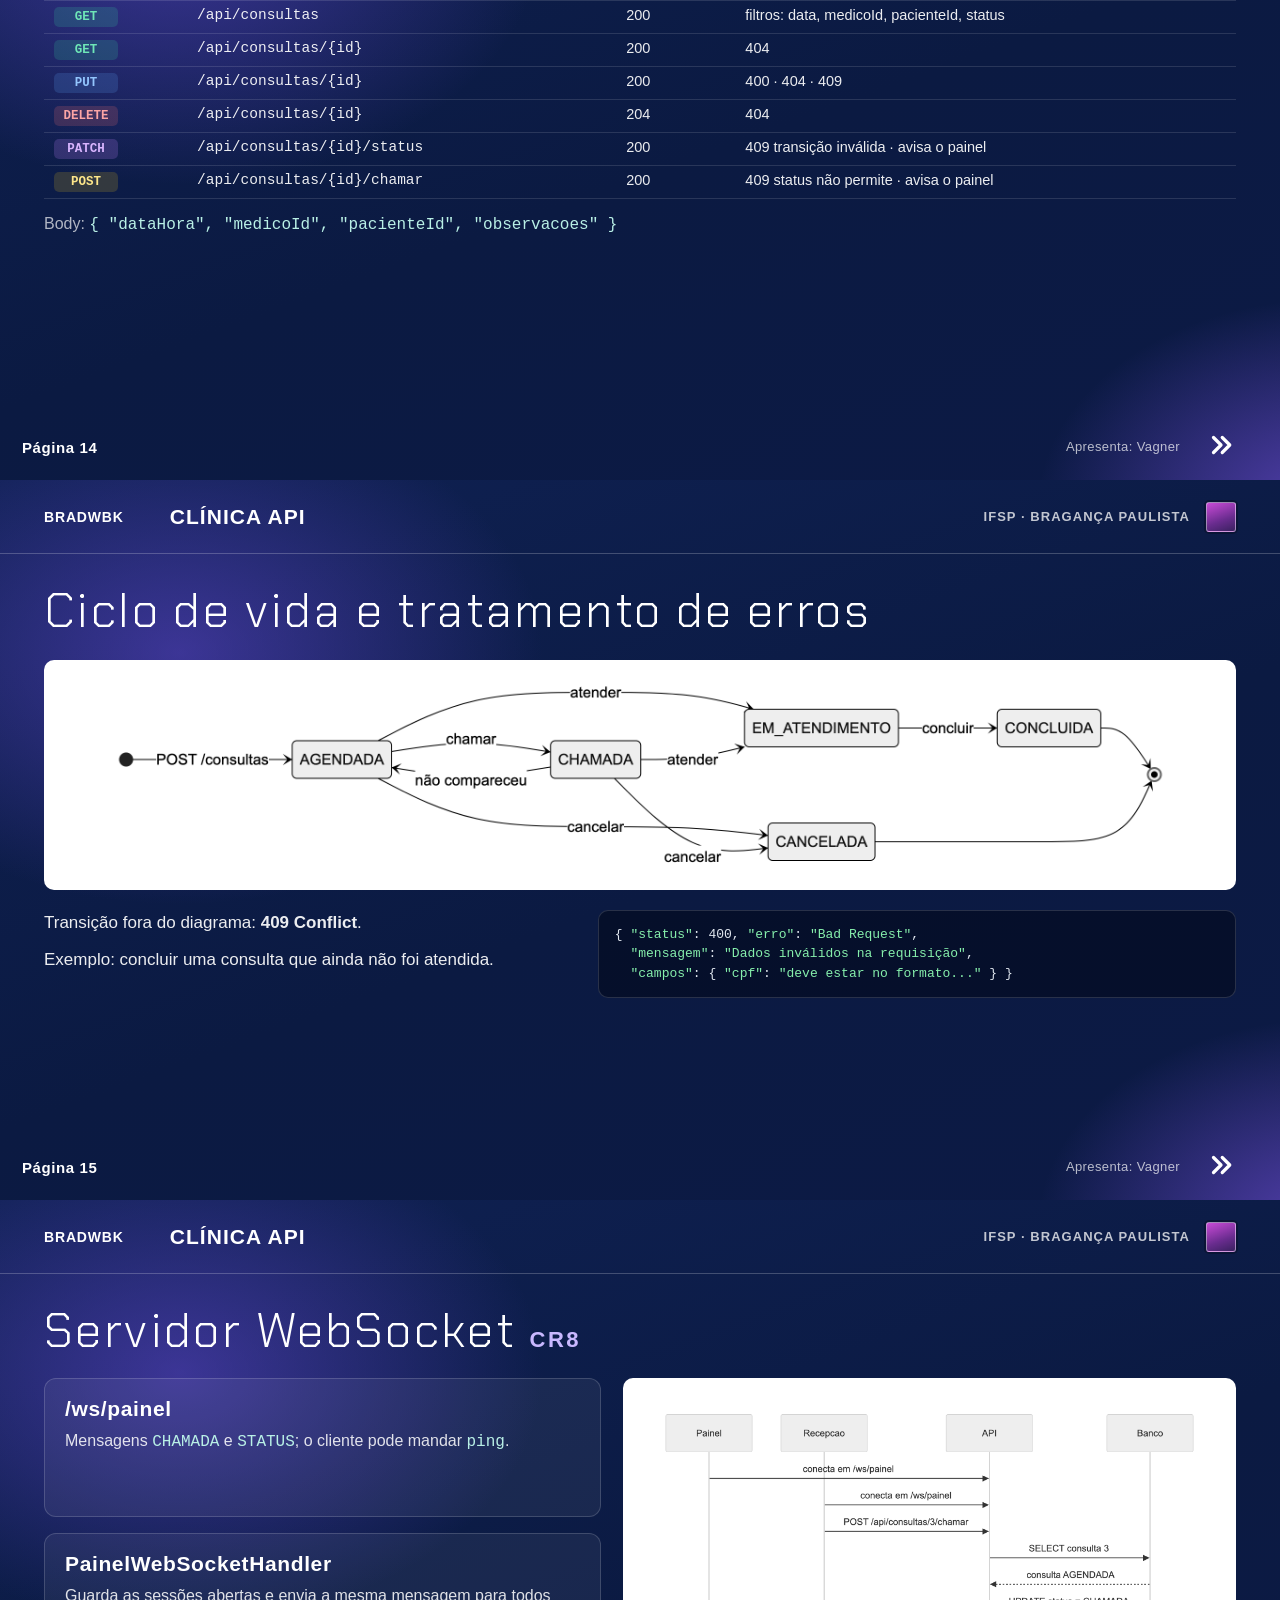
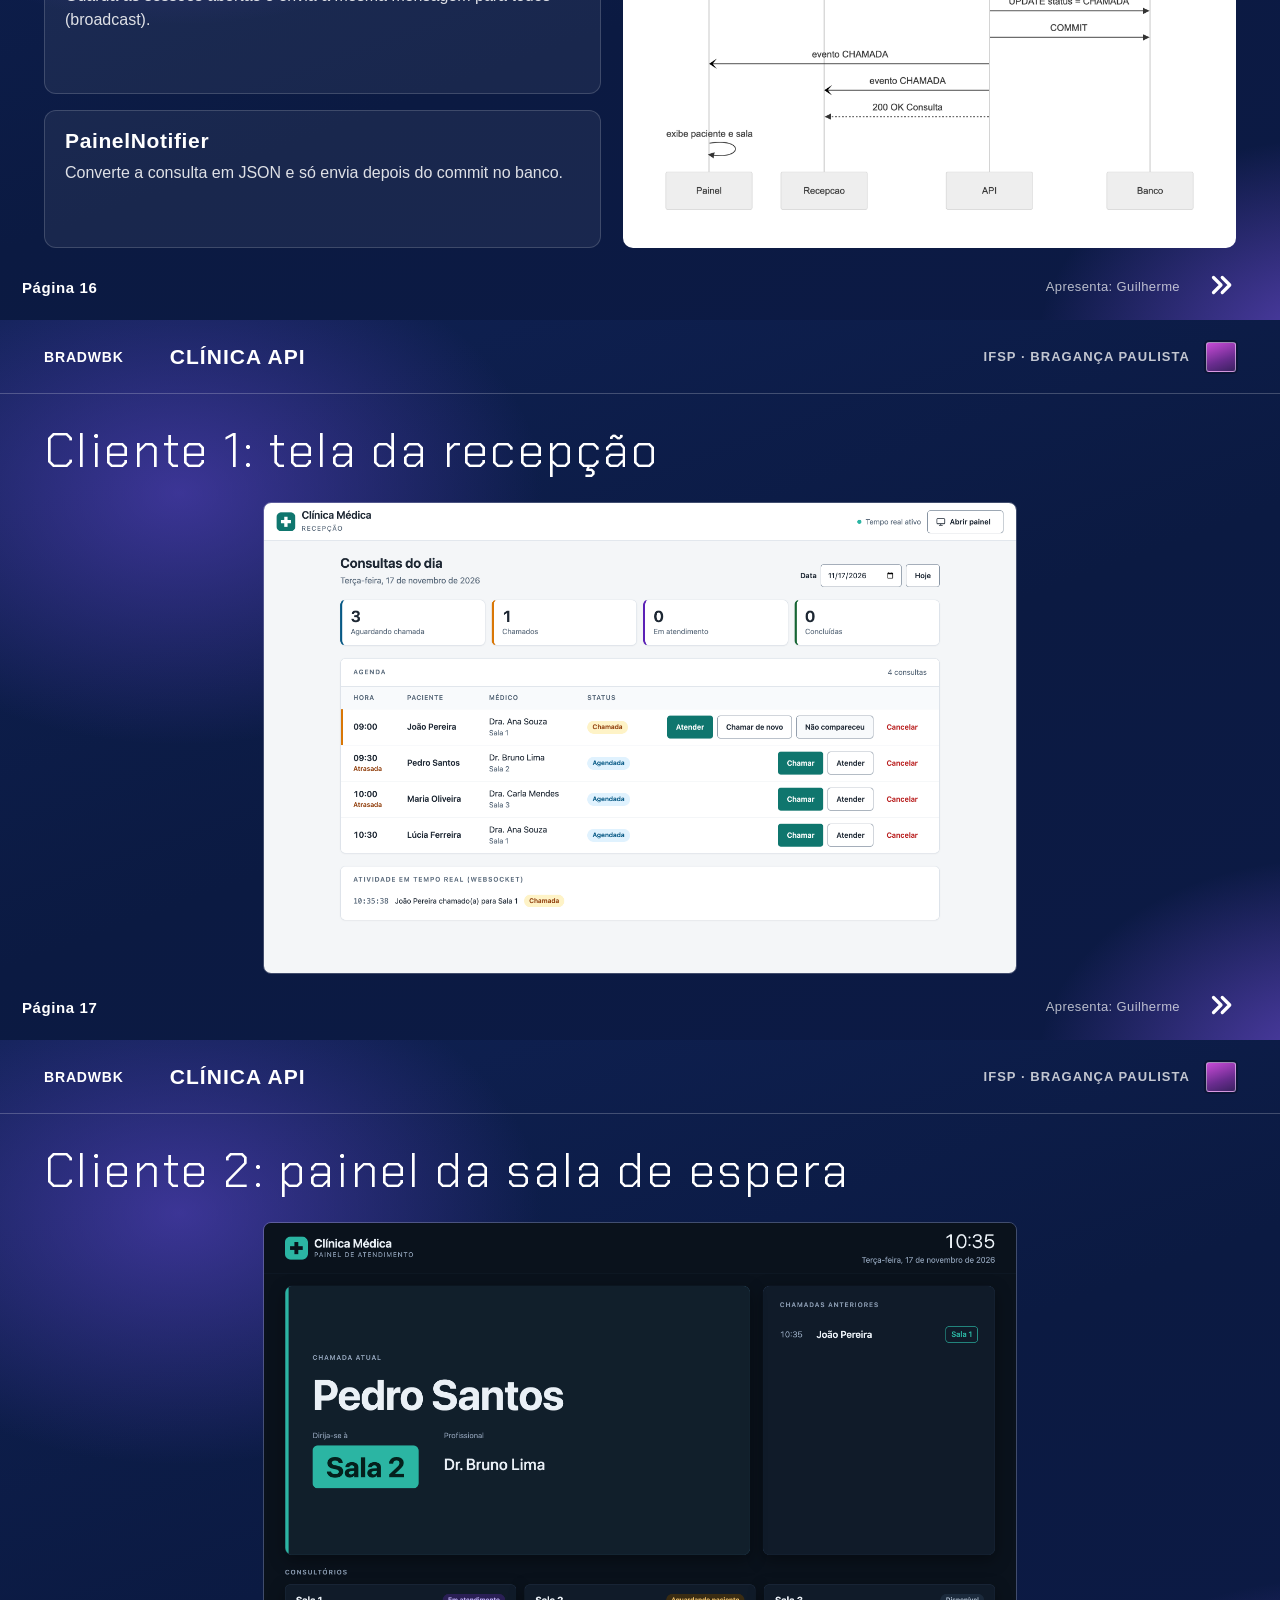
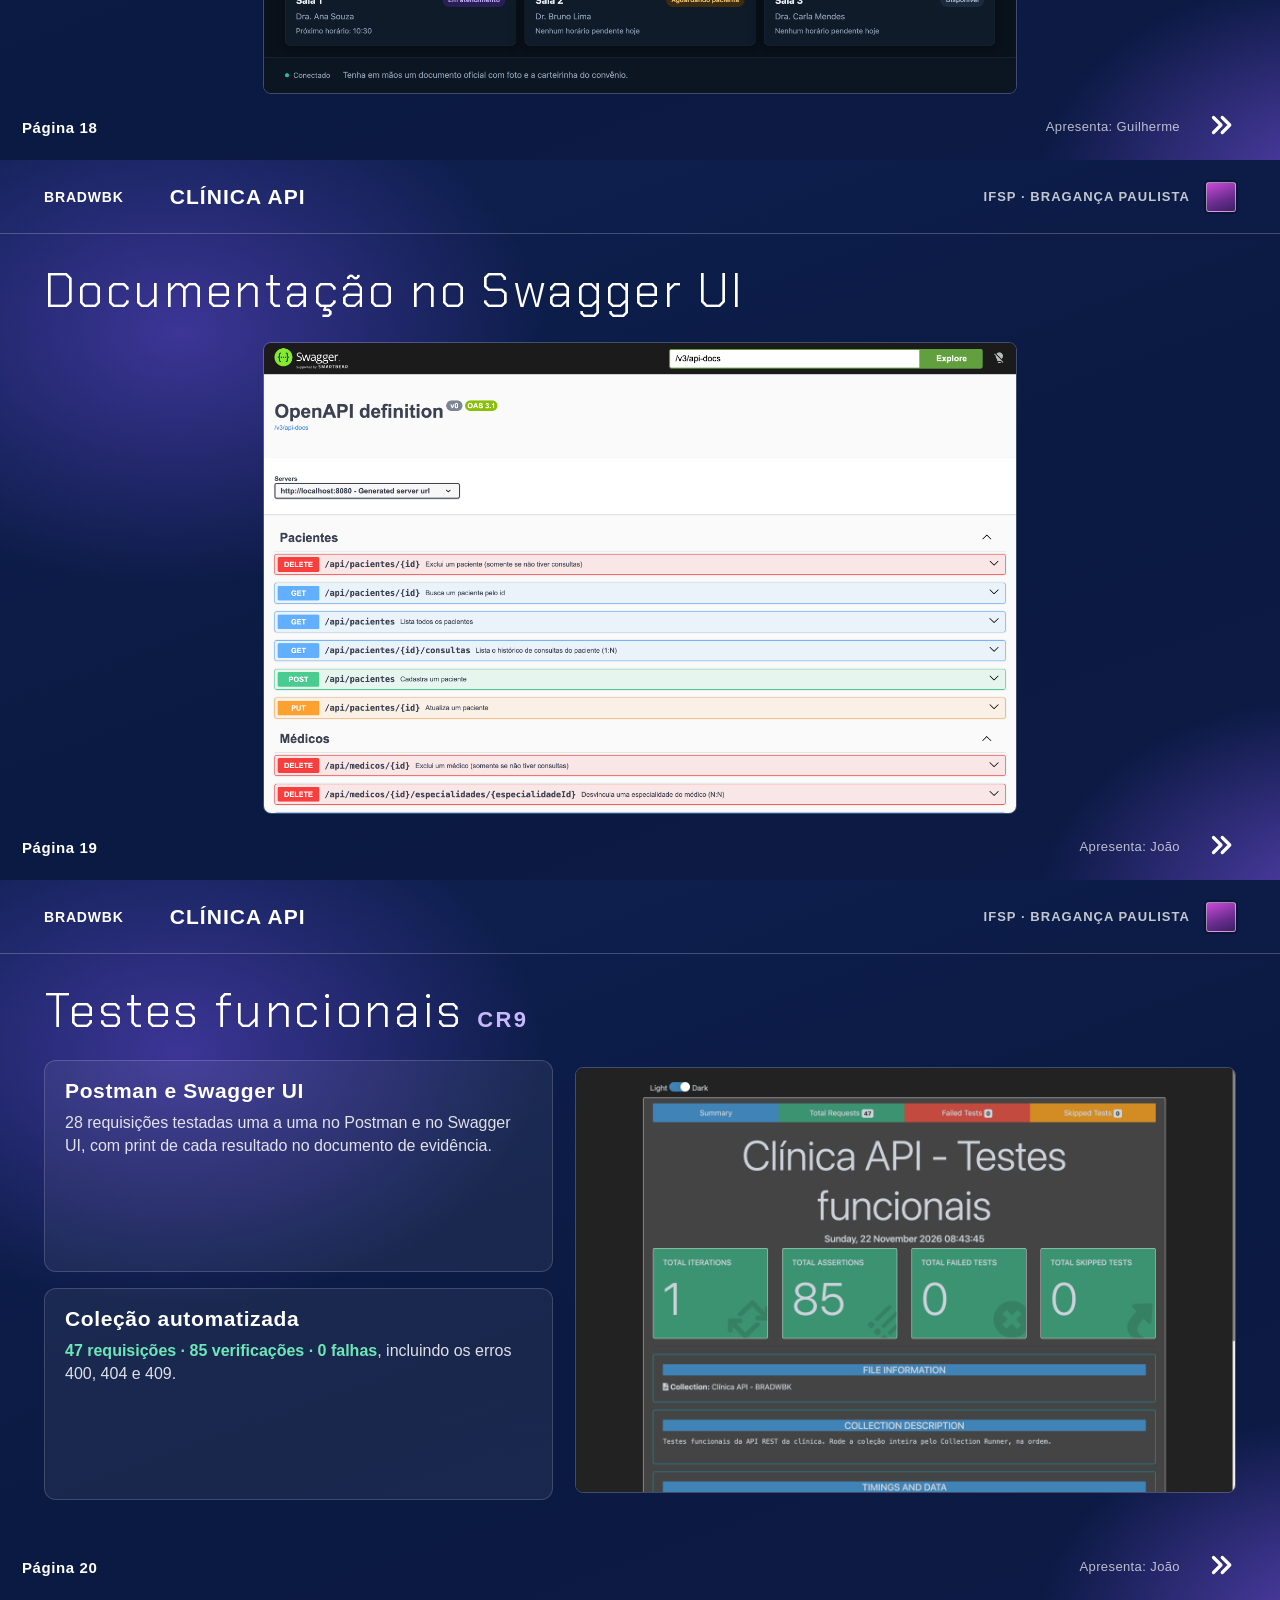
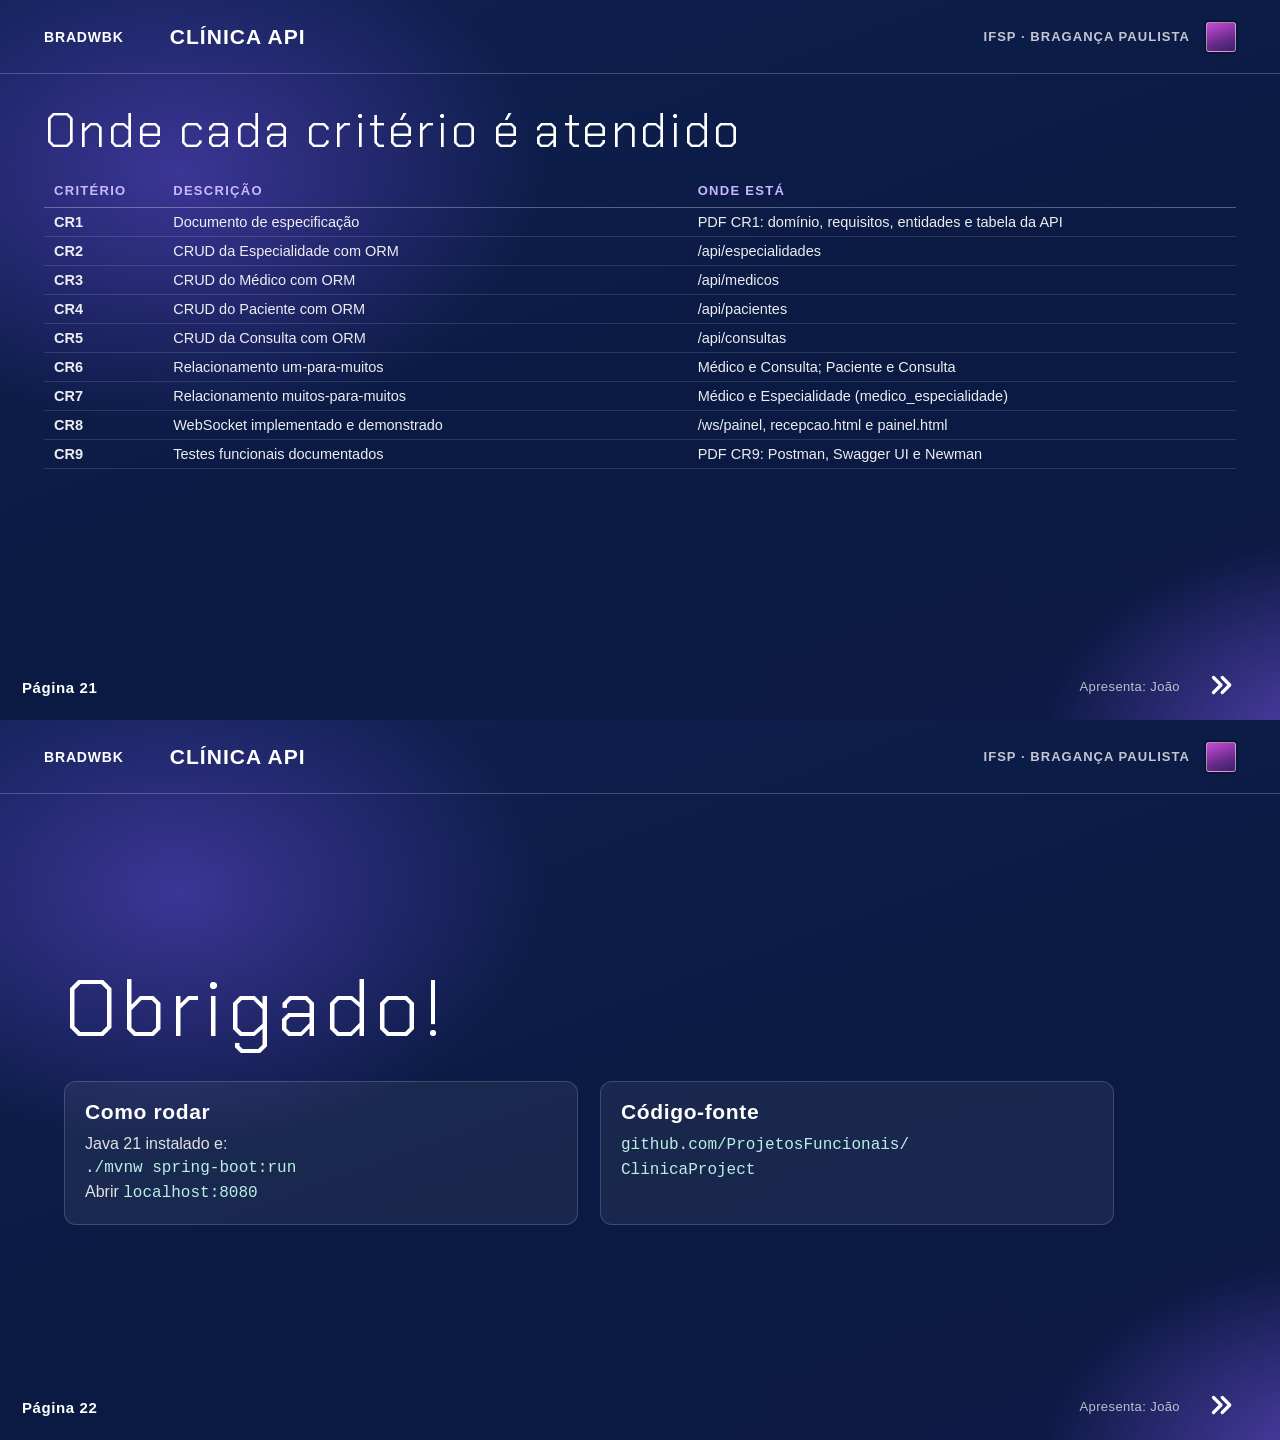
==== commit 2e5f1450: "wip" ====
--- a/Trabalho Final - Clinica API/fontes/apresentacao.html
+++ b/Trabalho Final - Clinica API/fontes/apresentacao.html
@@ -157,7 +157,7 @@
       </div>
 <pre class="codigo">{
   <span class="s">"tipo"</span>: <span class="s">"CHAMADA"</span>,
-  <span class="s">"momento"</span>: <span class="s">"2026-11-10T09:31:05"</span>,
+  <span class="s">"momento"</span>: <span class="s">"2026-11-17T09:31:05"</span>,
   <span class="s">"consulta"</span>: {
     <span class="s">"id"</span>: 2,
     <span class="s">"status"</span>: <span class="s">"CHAMADA"</span>,
